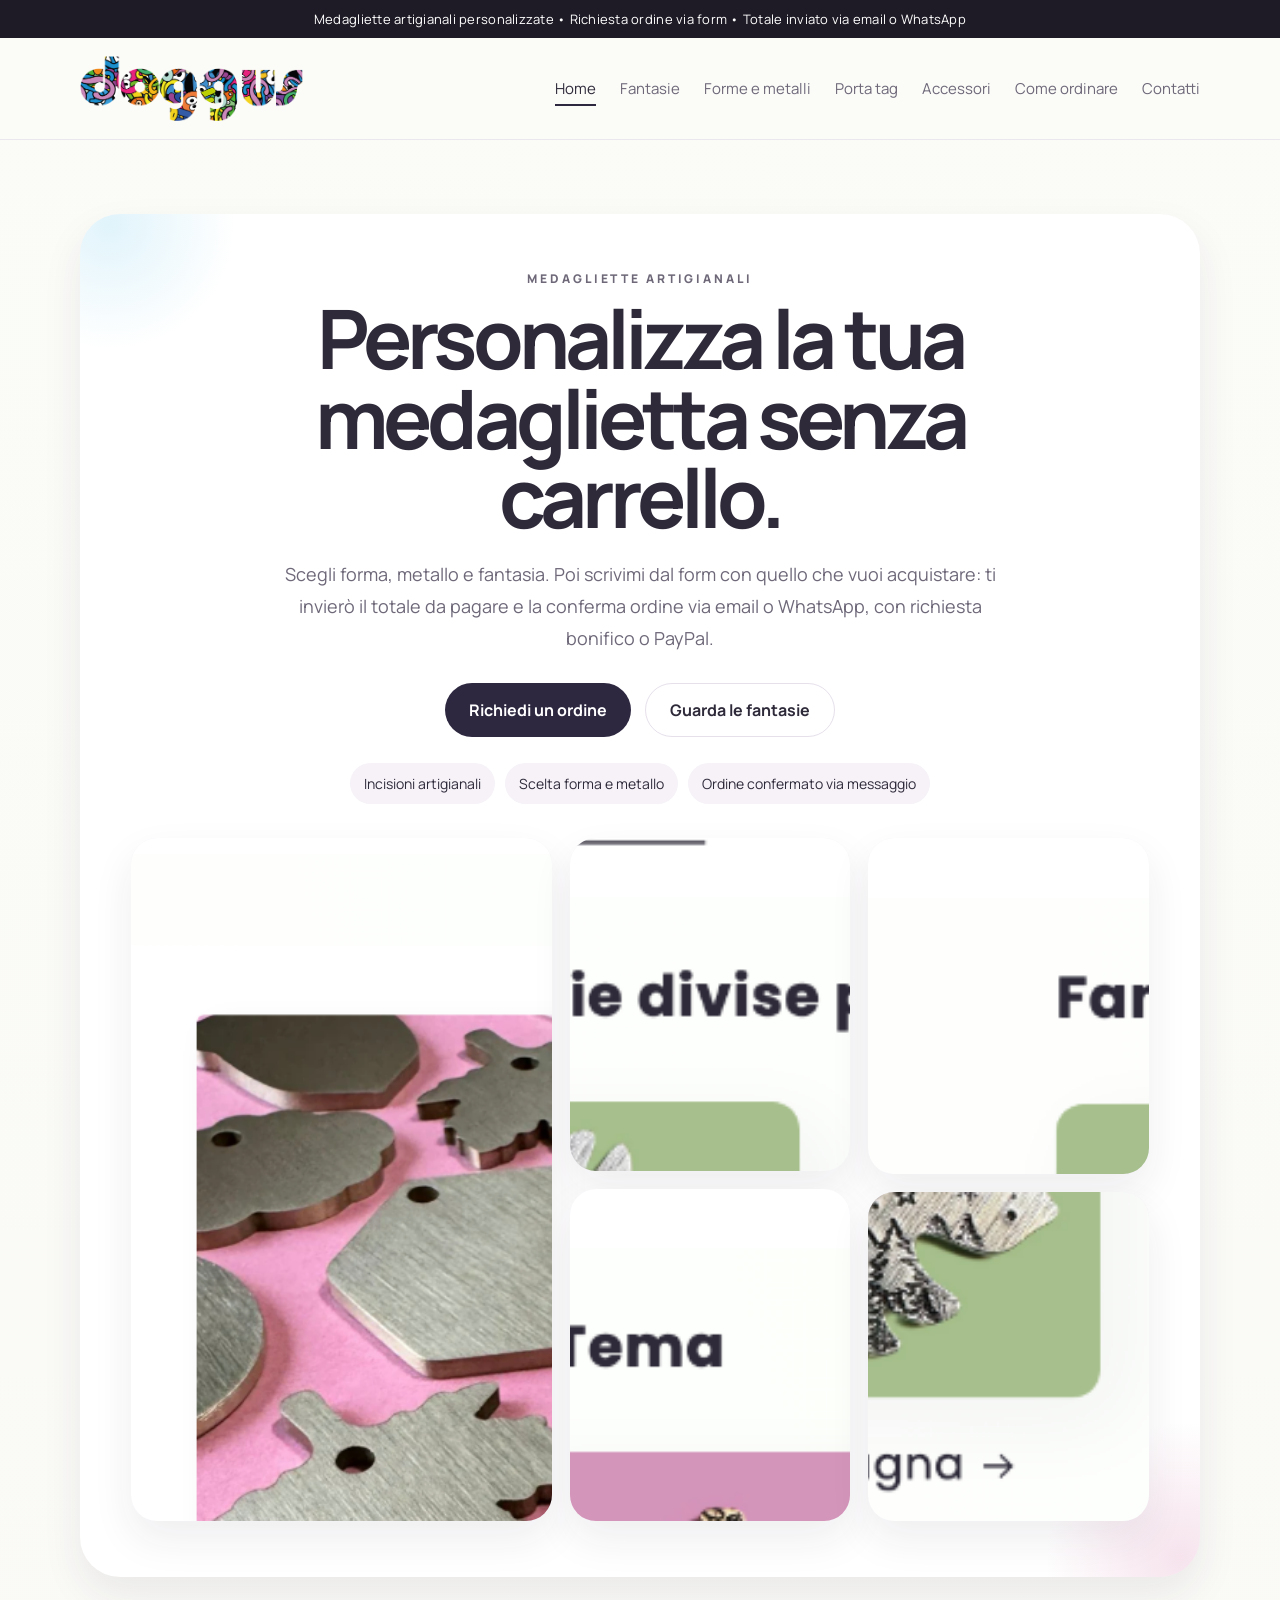
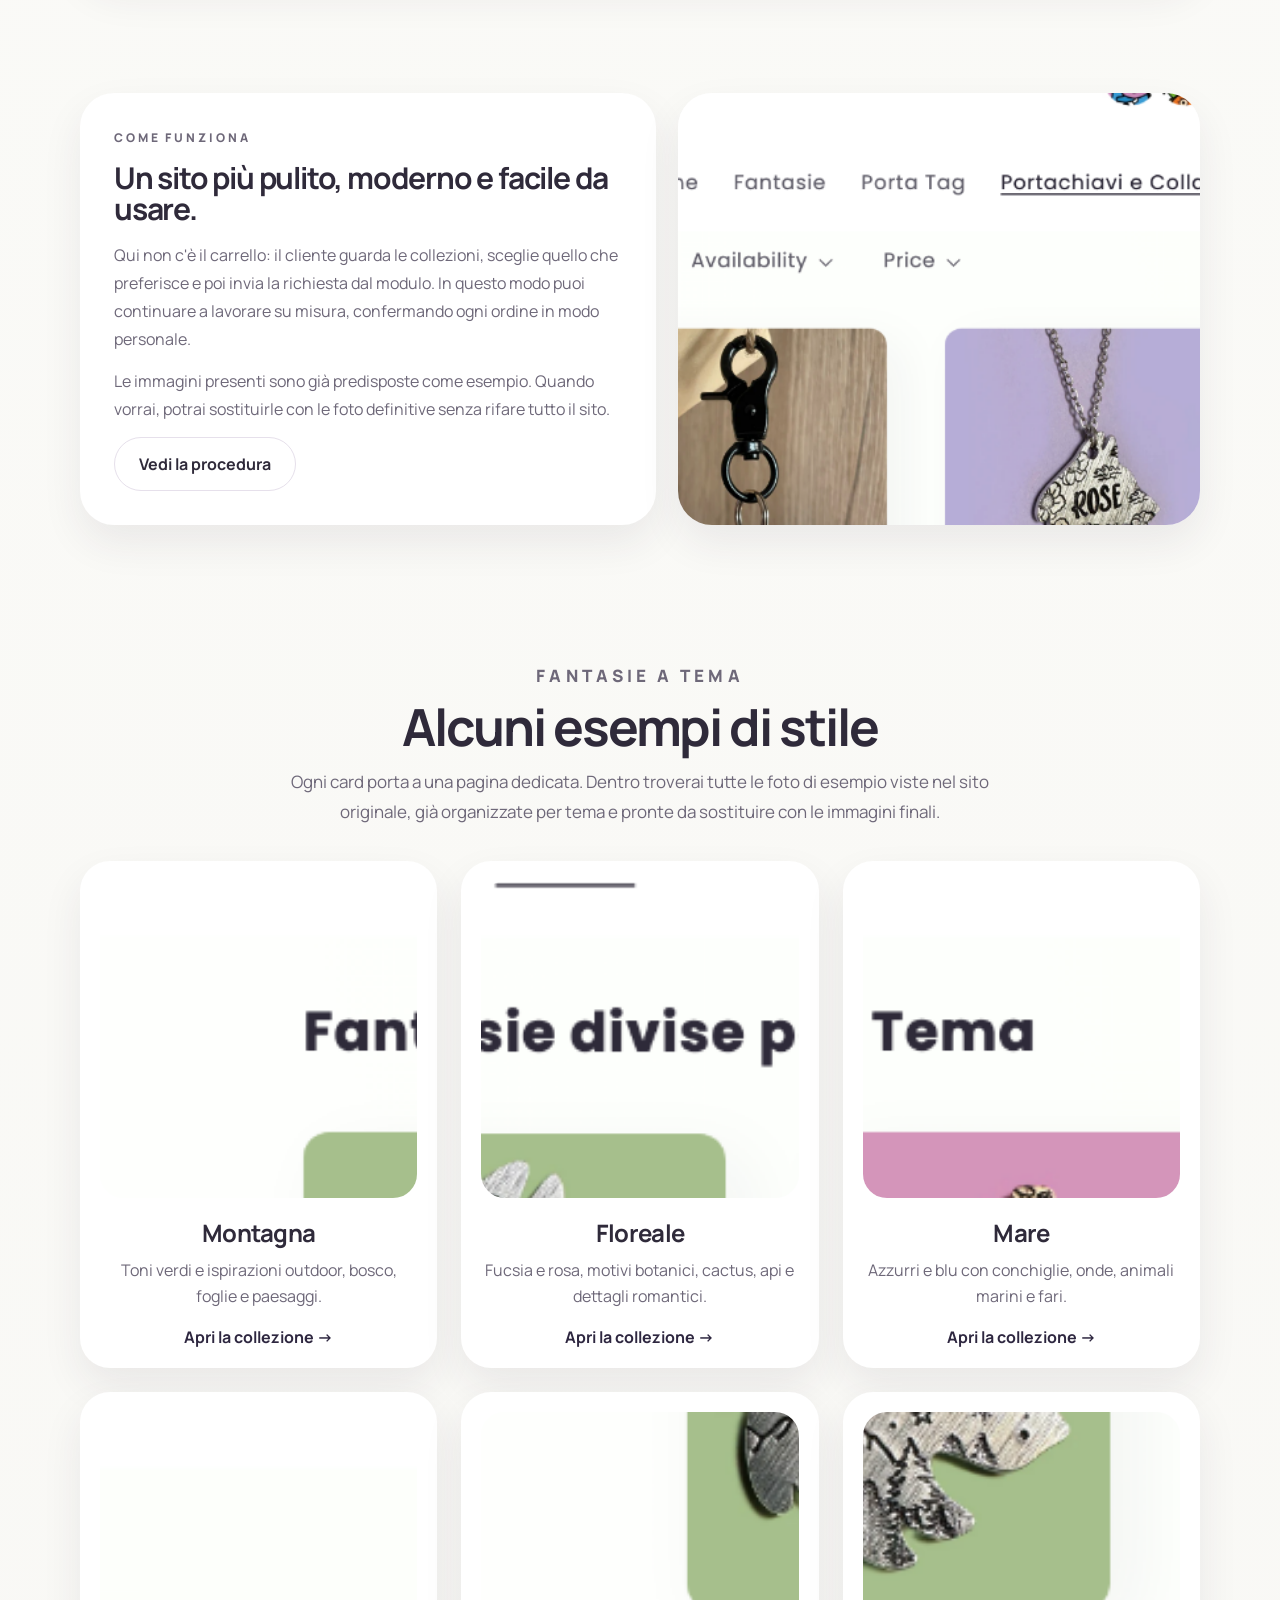
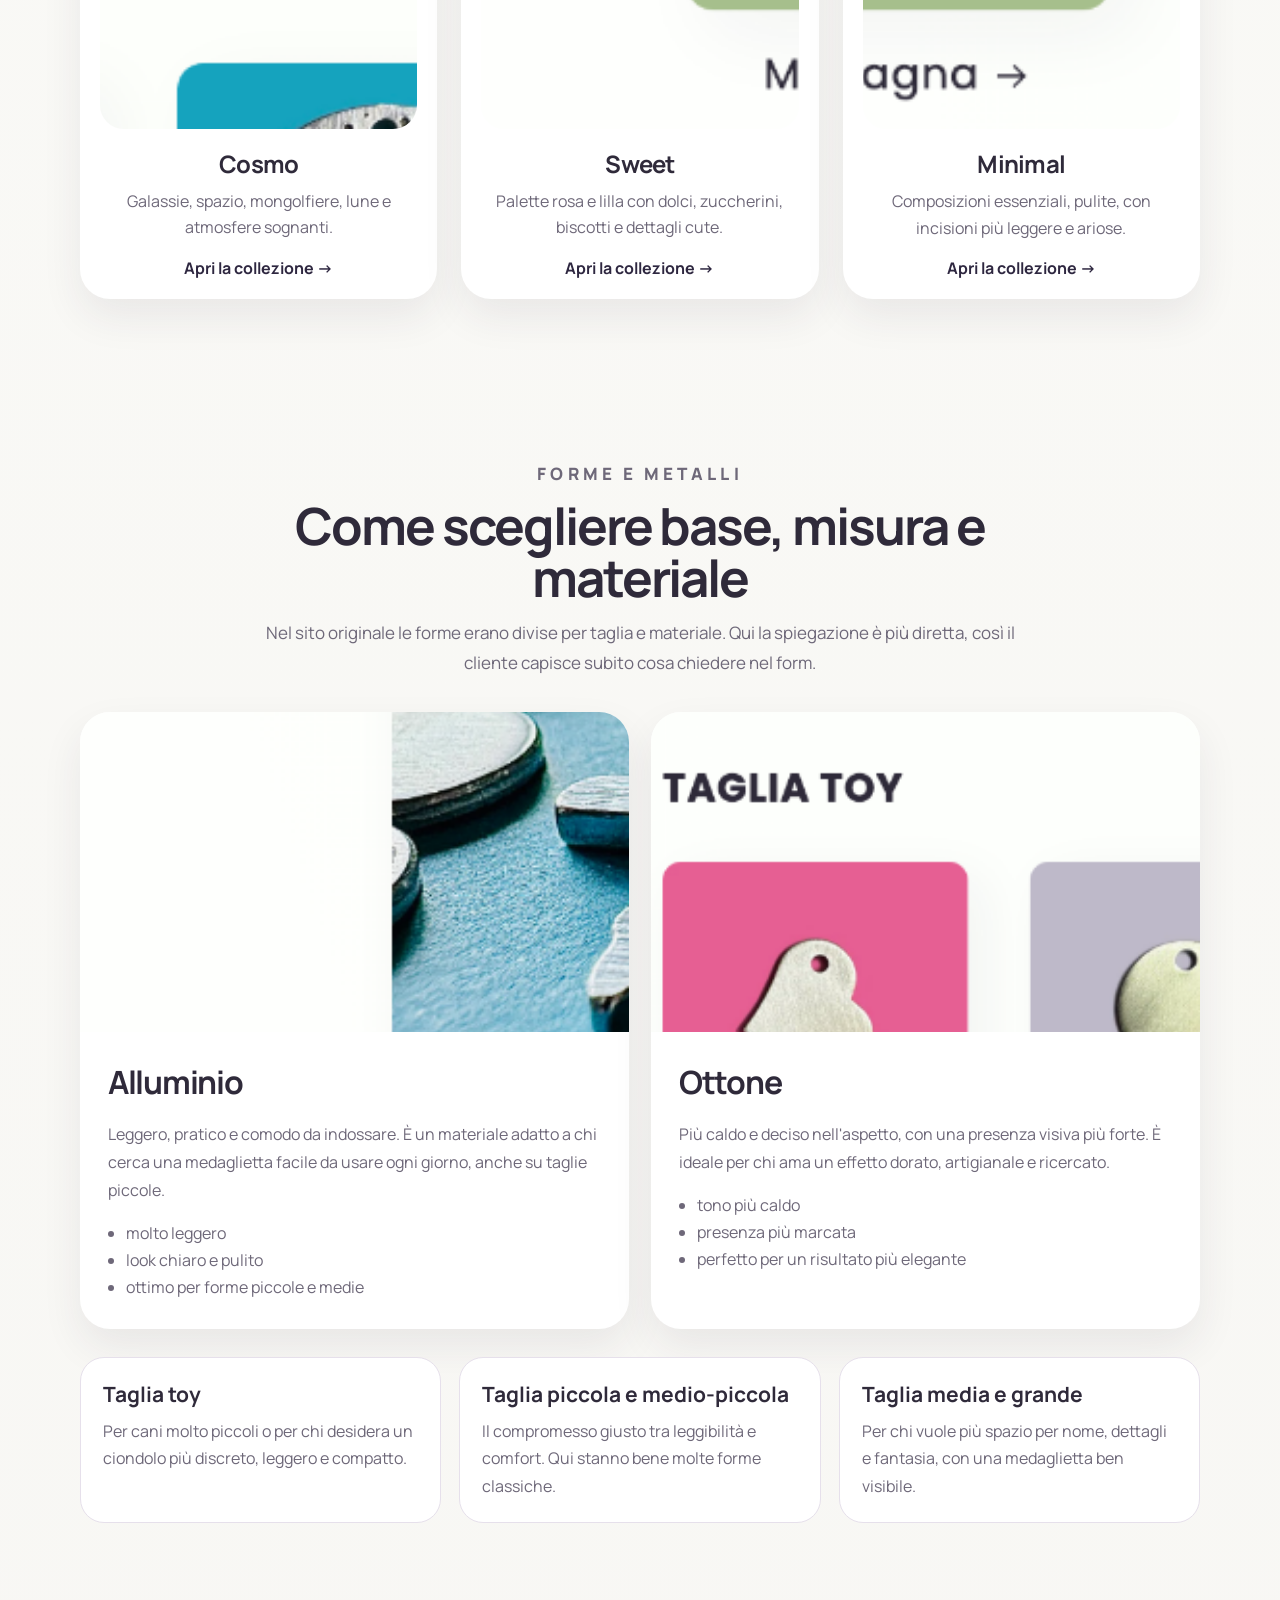
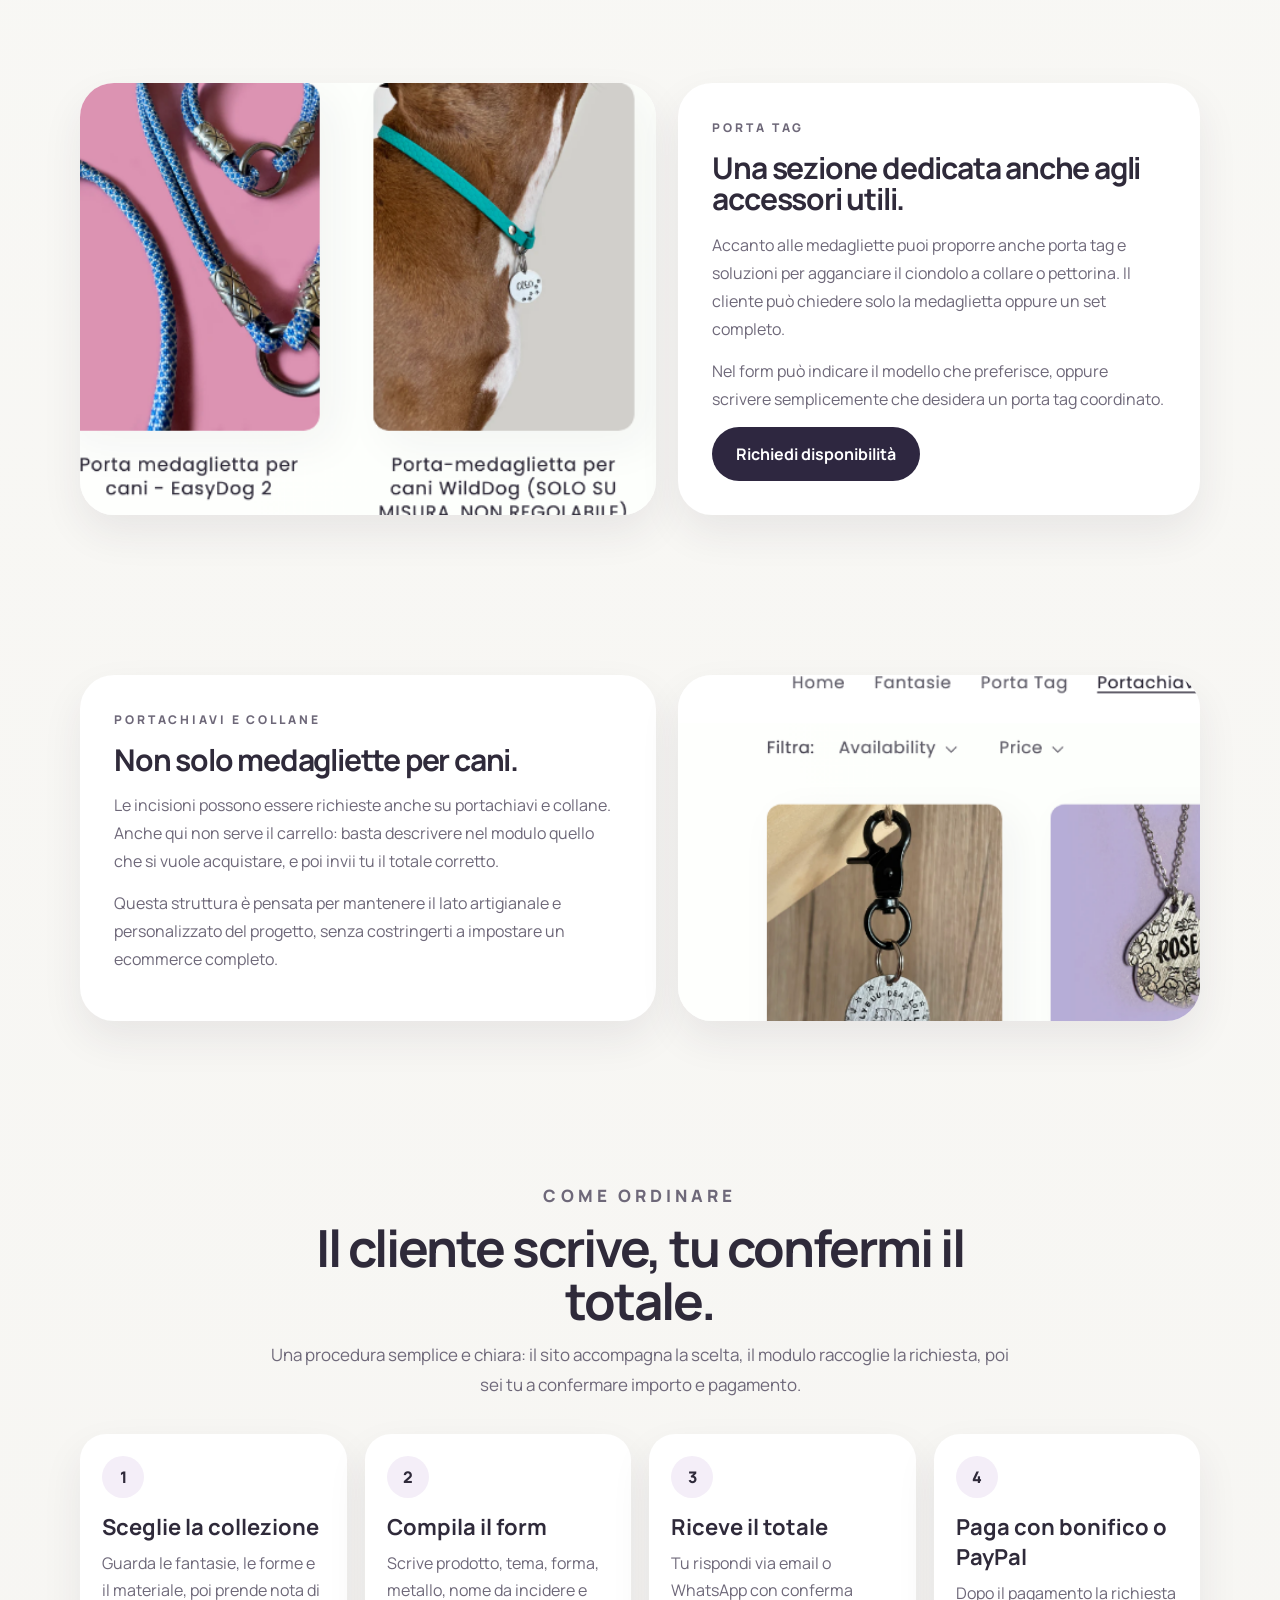
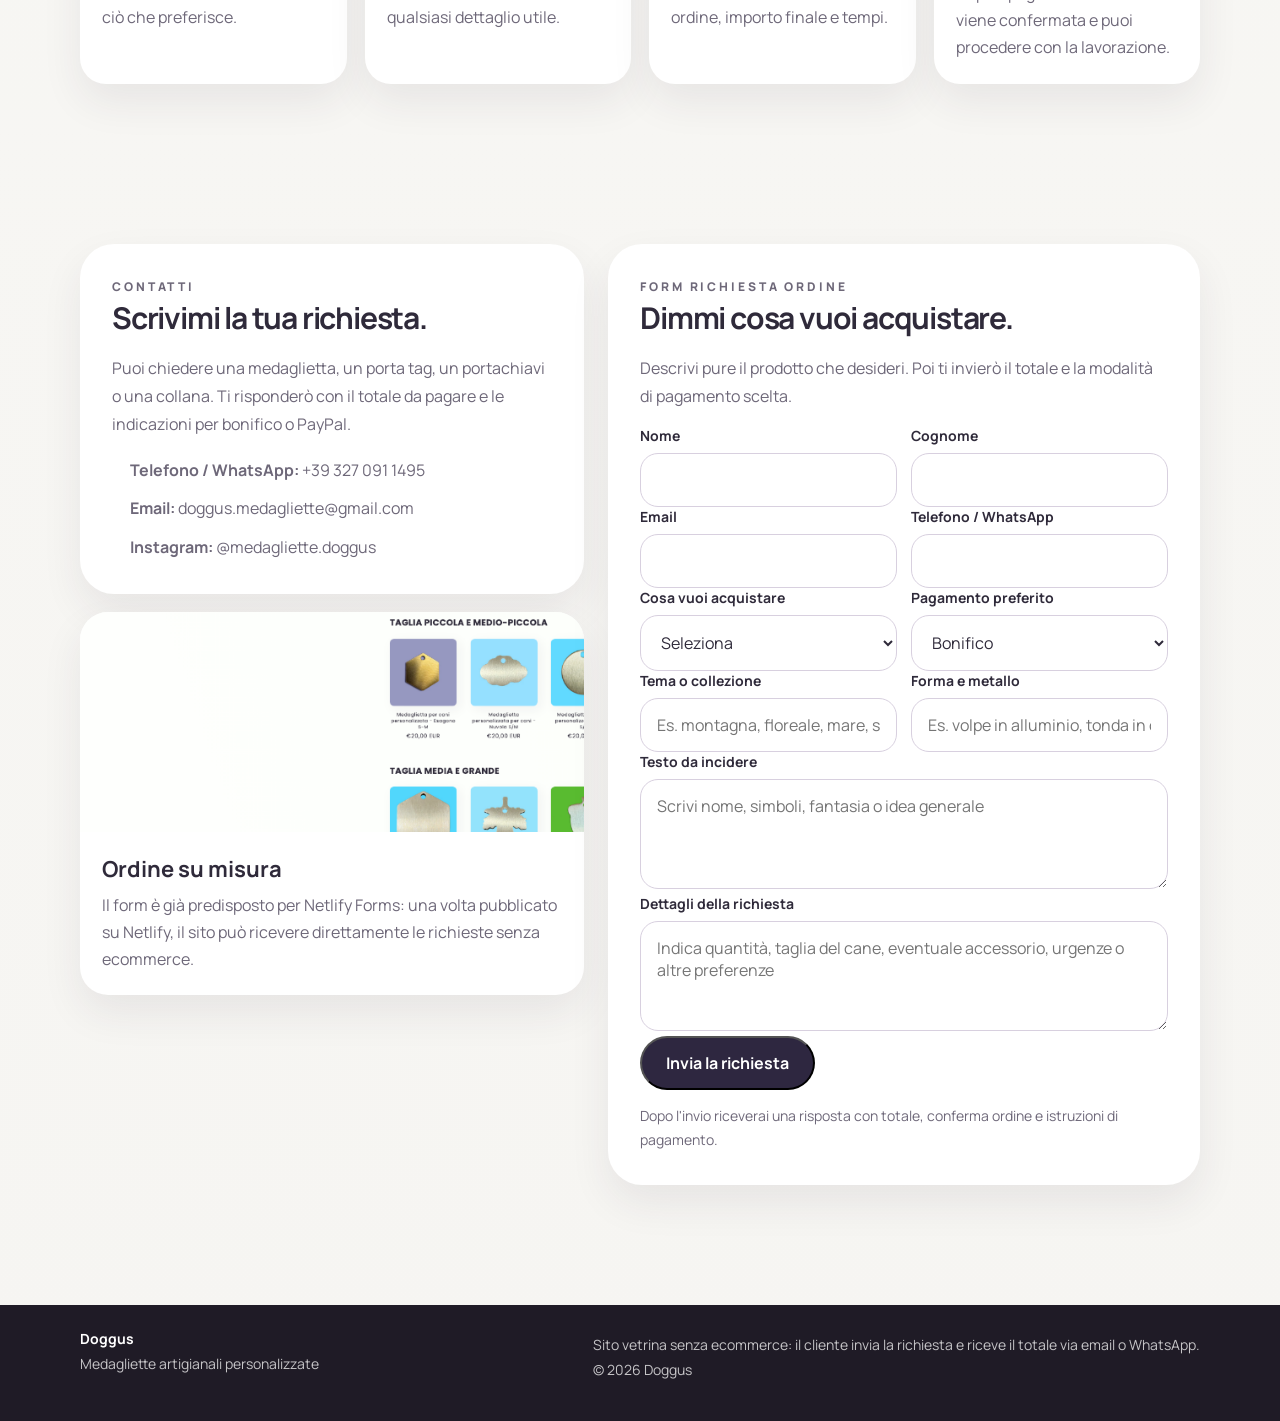
==== index.html @ fb78581c "first version doggus site" ====
<!DOCTYPE html>
<html lang="it">
<head>
  <meta charset="UTF-8" />
  <meta name="viewport" content="width=device-width, initial-scale=1.0" />
  <title>Doggus | Medagliette artigianali personalizzate</title>
  <meta name="description" content="Doggus, medagliette artigianali personalizzate: sito vetrina senza carrello con richiesta ordine via form." />
  <link rel="preconnect" href="https://fonts.googleapis.com">
  <link rel="preconnect" href="https://fonts.gstatic.com" crossorigin>
  <link href="https://fonts.googleapis.com/css2?family=Manrope:wght@400;500;600;700;800&display=swap" rel="stylesheet">
  <link rel="stylesheet" href="./style.css" />
  
</head>
<body class="">
  <div class="topbar">Medagliette artigianali personalizzate • Richiesta ordine via form • Totale inviato via email o WhatsApp</div>

  <header class="site-header">
    <div class="container nav-wrap">
      <a class="brand" href="./index.html#home"><img src="./assets/logo.png" alt="Doggus" /></a>
      <button class="nav-toggle" aria-label="Apri menu">☰</button>
      <nav class="main-nav">
        <a href="index.html" class="active">Home</a>
<a href="#fantasie" class="">Fantasie</a>
<a href="#forme" class="">Forme e metalli</a>
<a href="#porta-tag" class="">Porta tag</a>
<a href="#accessori" class="">Accessori</a>
<a href="#come-ordinare" class="">Come ordinare</a>
<a href="#contatti" class="">Contatti</a>
      </nav>
    </div>
  </header>
  
<main>
  <section class="hero" id="home">
    <div class="container">
      <div class="hero-shell">
        <div class="hero-copy">
          <p class="eyebrow">MEDAGLIETTE ARTIGIANALI</p>
          <h1>Personalizza la tua medaglietta senza carrello.</h1>
          <p class="lead">Scegli forma, metallo e fantasia. Poi scrivimi dal form con quello che vuoi acquistare: ti invierò il totale da pagare e la conferma ordine via email o WhatsApp, con richiesta bonifico o PayPal.</p>
          <div class="button-row">
            <a class="button button-primary" href="#contatti">Richiedi un ordine</a>
            <a class="button button-secondary" href="#fantasie">Guarda le fantasie</a>
          </div>
          <div class="hero-trust">
            <span class="pill">Incisioni artigianali</span>
            <span class="pill">Scelta forma e metallo</span>
            <span class="pill">Ordine confermato via messaggio</span>
          </div>
        </div>
        <div class="hero-visuals">
          <div class="visual-card tall">
            <img src="assets/hero-forme.png" alt="Forme di medagliette in metallo">
            <div class="visual-label">Forme disponibili per misure e stili diversi</div>
          </div>
          <div class="visual-stack">
            <div class="visual-card">
              <img src="assets/card-floreale.png" alt="Fantasia floreale">
              <div class="visual-label">Fantasie a tema</div>
            </div>
            <div class="visual-card">
              <img src="assets/card-mare.png" alt="Fantasia mare">
              <div class="visual-label">Esempi già pronti da cui partire</div>
            </div>
          </div>
          <div class="visual-stack">
            <div class="visual-card">
              <img src="assets/card-montagna.png" alt="Fantasia montagna">
              <div class="visual-label">Colori soft e stile semplice</div>
            </div>
            <div class="visual-card">
              <img src="assets/card-minimal.png" alt="Fantasia minimal">
              <div class="visual-label">Richiesta ordine senza carrello</div>
            </div>
          </div>
        </div>
      </div>
    </div>
  </section>

  <section class="section compact">
    <div class="container story-grid">
      <div class="info-panel">
        <p class="eyebrow">COME FUNZIONA</p>
        <h3>Un sito più pulito, moderno e facile da usare.</h3>
        <p>Qui non c'è il carrello: il cliente guarda le collezioni, sceglie quello che preferisce e poi invia la richiesta dal modulo. In questo modo puoi continuare a lavorare su misura, confermando ogni ordine in modo personale.</p>
        <p>Le immagini presenti sono già predisposte come esempio. Quando vorrai, potrai sostituirle con le foto definitive senza rifare tutto il sito.</p>
        <a class="button button-secondary" href="#come-ordinare">Vedi la procedura</a>
      </div>
      <div class="info-image">
        <img src="assets/forme-materiali.png" alt="Anteprima forme e metalli">
      </div>
    </div>
  </section>

  <section class="section" id="fantasie">
    <div class="container">
      <div class="section-head center">
        <p class="eyebrow">FANTASIE A TEMA</p>
        <h2>Alcuni esempi di stile</h2>
        <p>Ogni card porta a una pagina dedicata. Dentro troverai tutte le foto di esempio viste nel sito originale, già organizzate per tema e pronte da sostituire con le immagini finali.</p>
      </div>

      <div class="theme-grid">
        <a class="theme-card theme-green" href="themes/montagna.html">
          <div class="theme-media"><img src="assets/card-montagna.png" alt="Tema montagna"></div>
          <h3>Montagna</h3>
          <p>Toni verdi e ispirazioni outdoor, bosco, foglie e paesaggi.</p>
          <span class="theme-link">Apri la collezione →</span>
        </a>

        <a class="theme-card theme-pink" href="themes/floreale.html">
          <div class="theme-media"><img src="assets/card-floreale.png" alt="Tema floreale"></div>
          <h3>Floreale</h3>
          <p>Fucsia e rosa, motivi botanici, cactus, api e dettagli romantici.</p>
          <span class="theme-link">Apri la collezione →</span>
        </a>

        <a class="theme-card theme-blue" href="themes/mare.html">
          <div class="theme-media"><img src="assets/card-mare.png" alt="Tema mare"></div>
          <h3>Mare</h3>
          <p>Azzurri e blu con conchiglie, onde, animali marini e fari.</p>
          <span class="theme-link">Apri la collezione →</span>
        </a>

        <a class="theme-card theme-blue" href="themes/cosmo.html">
          <div class="theme-media"><img src="assets/card-cosmo.png" alt="Tema cosmo"></div>
          <h3>Cosmo</h3>
          <p>Galassie, spazio, mongolfiere, lune e atmosfere sognanti.</p>
          <span class="theme-link">Apri la collezione →</span>
        </a>

        <a class="theme-card theme-pink" href="themes/sweet.html">
          <div class="theme-media"><img src="assets/card-sweet.png" alt="Tema sweet"></div>
          <h3>Sweet</h3>
          <p>Palette rosa e lilla con dolci, zuccherini, biscotti e dettagli cute.</p>
          <span class="theme-link">Apri la collezione →</span>
        </a>

        <a class="theme-card theme-lilac" href="themes/minimal.html">
          <div class="theme-media"><img src="assets/card-minimal.png" alt="Tema minimal"></div>
          <h3>Minimal</h3>
          <p>Composizioni essenziali, pulite, con incisioni più leggere e ariose.</p>
          <span class="theme-link">Apri la collezione →</span>
        </a>
      </div>
    </div>
  </section>

  <section class="section" id="forme">
    <div class="container">
      <div class="section-head center">
        <p class="eyebrow">FORME E METALLI</p>
        <h2>Come scegliere base, misura e materiale</h2>
        <p>Nel sito originale le forme erano divise per taglia e materiale. Qui la spiegazione è più diretta, così il cliente capisce subito cosa chiedere nel form.</p>
      </div>

      <div class="materials">
        <article class="material-card">
          <img src="assets/alluminio-grid.png" alt="Forme disponibili in alluminio">
          <div class="material-copy">
            <h3>Alluminio</h3>
            <p>Leggero, pratico e comodo da indossare. È un materiale adatto a chi cerca una medaglietta facile da usare ogni giorno, anche su taglie piccole.</p>
            <ul>
              <li>molto leggero</li>
              <li>look chiaro e pulito</li>
              <li>ottimo per forme piccole e medie</li>
            </ul>
          </div>
        </article>

        <article class="material-card">
          <img src="assets/ottone-grid.png" alt="Forme disponibili in ottone">
          <div class="material-copy">
            <h3>Ottone</h3>
            <p>Più caldo e deciso nell'aspetto, con una presenza visiva più forte. È ideale per chi ama un effetto dorato, artigianale e ricercato.</p>
            <ul>
              <li>tono più caldo</li>
              <li>presenza più marcata</li>
              <li>perfetto per un risultato più elegante</li>
            </ul>
          </div>
        </article>
      </div>

      <div class="choice-grid">
        <div class="choice-card">
          <h4>Taglia toy</h4>
          <p>Per cani molto piccoli o per chi desidera un ciondolo più discreto, leggero e compatto.</p>
        </div>
        <div class="choice-card">
          <h4>Taglia piccola e medio-piccola</h4>
          <p>Il compromesso giusto tra leggibilità e comfort. Qui stanno bene molte forme classiche.</p>
        </div>
        <div class="choice-card">
          <h4>Taglia media e grande</h4>
          <p>Per chi vuole più spazio per nome, dettagli e fantasia, con una medaglietta ben visibile.</p>
        </div>
      </div>
    </div>
  </section>

  <section class="section" id="porta-tag">
    <div class="container story-grid">
      <div class="info-image">
        <img src="assets/porta-tag-wide.png" alt="Porta tag artigianali">
      </div>
      <div class="info-panel">
        <p class="eyebrow">PORTA TAG</p>
        <h3>Una sezione dedicata anche agli accessori utili.</h3>
        <p>Accanto alle medagliette puoi proporre anche porta tag e soluzioni per agganciare il ciondolo a collare o pettorina. Il cliente può chiedere solo la medaglietta oppure un set completo.</p>
        <p>Nel form può indicare il modello che preferisce, oppure scrivere semplicemente che desidera un porta tag coordinato.</p>
        <a class="button button-primary" href="#contatti">Richiedi disponibilità</a>
      </div>
    </div>
  </section>

  <section class="section" id="accessori">
    <div class="container story-grid">
      <div class="info-panel">
        <p class="eyebrow">PORTACHIAVI E COLLANE</p>
        <h3>Non solo medagliette per cani.</h3>
        <p>Le incisioni possono essere richieste anche su portachiavi e collane. Anche qui non serve il carrello: basta descrivere nel modulo quello che si vuole acquistare, e poi invii tu il totale corretto.</p>
        <p>Questa struttura è pensata per mantenere il lato artigianale e personalizzato del progetto, senza costringerti a impostare un ecommerce completo.</p>
      </div>
      <div class="info-image">
        <img src="assets/accessori-grid.png" alt="Accessori e portachiavi">
      </div>
    </div>
  </section>

  <section class="section" id="come-ordinare">
    <div class="container">
      <div class="section-head center">
        <p class="eyebrow">COME ORDINARE</p>
        <h2>Il cliente scrive, tu confermi il totale.</h2>
        <p>Una procedura semplice e chiara: il sito accompagna la scelta, il modulo raccoglie la richiesta, poi sei tu a confermare importo e pagamento.</p>
      </div>

      <div class="steps">
        <div class="step"><div class="num">1</div><h3>Sceglie la collezione</h3><p>Guarda le fantasie, le forme e il materiale, poi prende nota di ciò che preferisce.</p></div>
        <div class="step"><div class="num">2</div><h3>Compila il form</h3><p>Scrive prodotto, tema, forma, metallo, nome da incidere e qualsiasi dettaglio utile.</p></div>
        <div class="step"><div class="num">3</div><h3>Riceve il totale</h3><p>Tu rispondi via email o WhatsApp con conferma ordine, importo finale e tempi.</p></div>
        <div class="step"><div class="num">4</div><h3>Paga con bonifico o PayPal</h3><p>Dopo il pagamento la richiesta viene confermata e puoi procedere con la lavorazione.</p></div>
      </div>
    </div>
  </section>

  <section class="section" id="contatti">
    <div class="container order-grid">
      <div class="contact-side">
        <div class="order-box">
          <p class="eyebrow">CONTATTI</p>
          <h3>Scrivimi la tua richiesta.</h3>
          <p>Puoi chiedere una medaglietta, un porta tag, un portachiavi o una collana. Ti risponderò con il totale da pagare e le indicazioni per bonifico o PayPal.</p>
          <ul class="contact-list">
            <li><strong>Telefono / WhatsApp:</strong> <span>+39 327 091 1495</span></li>
            <li><strong>Email:</strong> <span>doggus.medagliette@gmail.com</span></li>
            <li><strong>Instagram:</strong> <span>@medagliette.doggus</span></li>
          </ul>
        </div>
        <div class="mini-card">
          <img src="assets/contatti-preview.png" alt="Anteprima contatti">
          <div class="pad">
            <h4>Ordine su misura</h4>
            <p>Il form è già predisposto per Netlify Forms: una volta pubblicato su Netlify, il sito può ricevere direttamente le richieste senza ecommerce.</p>
          </div>
        </div>
      </div>

      <form class="contact-box" name="richiesta-ordine" method="POST" data-netlify="true" netlify-honeypot="bot-field" action="thank-you.html">
        <input type="hidden" name="form-name" value="richiesta-ordine" />
        <p class="hidden">
          <label>Non compilare questo campo: <input name="bot-field" /></label>
        </p>

        <p class="eyebrow">FORM RICHIESTA ORDINE</p>
        <h3>Dimmi cosa vuoi acquistare.</h3>
        <p>Descrivi pure il prodotto che desideri. Poi ti invierò il totale e la modalità di pagamento scelta.</p>

        <div class="form-grid two">
          <label><span>Nome</span><input type="text" name="nome" required></label>
          <label><span>Cognome</span><input type="text" name="cognome" required></label>
        </div>
        <div class="form-grid two">
          <label><span>Email</span><input type="email" name="email" required></label>
          <label><span>Telefono / WhatsApp</span><input type="text" name="telefono" required></label>
        </div>
        <div class="form-grid two">
          <label>
            <span>Cosa vuoi acquistare</span>
            <select name="prodotto" required>
              <option value="">Seleziona</option>
              <option>Medaglietta</option>
              <option>Porta tag</option>
              <option>Portachiavi</option>
              <option>Collana</option>
              <option>Più prodotti</option>
            </select>
          </label>
          <label>
            <span>Pagamento preferito</span>
            <select name="pagamento">
              <option>Bonifico</option>
              <option>PayPal</option>
              <option>Da definire</option>
            </select>
          </label>
        </div>
        <div class="form-grid two">
          <label><span>Tema o collezione</span><input type="text" name="tema" placeholder="Es. montagna, floreale, mare, sweet"></label>
          <label><span>Forma e metallo</span><input type="text" name="forma_metallo" placeholder="Es. volpe in alluminio, tonda in ottone"></label>
        </div>
        <label><span>Testo da incidere</span><textarea name="incisione" placeholder="Scrivi nome, simboli, fantasia o idea generale"></textarea></label>
        <label><span>Dettagli della richiesta</span><textarea name="messaggio" placeholder="Indica quantità, taglia del cane, eventuale accessorio, urgenze o altre preferenze"></textarea></label>
        <button class="button button-primary" type="submit">Invia la richiesta</button>
        <p class="form-note">Dopo l'invio riceverai una risposta con totale, conferma ordine e istruzioni di pagamento.</p>
      </form>
    </div>
  </section>
</main>

  <footer class="site-footer">
    <div class="container footer-wrap">
      <div>
        <strong>Doggus</strong>
        <p>Medagliette artigianali personalizzate</p>
      </div>
      <div>
        <p>Sito vetrina senza ecommerce: il cliente invia la richiesta e riceve il totale via email o WhatsApp.</p>
        <p>© <span data-year></span> Doggus</p>
      </div>
    </div>
  </footer>
  <script src="./script.js"></script>
</body>
</html>
---- style.css ----
:root{
  --bg:#f7f7f4;
  --surface:#ffffff;
  --text:#2f2a3a;
  --muted:#6e6879;
  --line:#e6e0eb;
  --dark:#1f1b26;
  --accent:#2e2740;
  --green:#b8c98e;
  --green-strong:#88a361;
  --pink:#df9bbe;
  --pink-strong:#ec6ba8;
  --blue:#7fd0ee;
  --blue-strong:#12a9d1;
  --lilac:#c8b8e7;
  --sand:#f0eadc;
  --shadow:0 18px 40px rgba(47,42,58,.08);
  --radius:28px;
  --radius-sm:20px;
  --container:min(1120px, calc(100% - 32px));
}
*{box-sizing:border-box}
html{scroll-behavior:smooth}
body{
  margin:0;
  font-family:"Manrope", system-ui, sans-serif;
  color:var(--text);
  background:linear-gradient(180deg,#fbfbf8 0%, #f6f5f2 100%);
}
img{max-width:100%; display:block}
a{color:inherit; text-decoration:none}
button,input,select,textarea{font:inherit}
.topbar{
  background:var(--dark);
  color:#fff;
  text-align:center;
  padding:10px 16px;
  font-size:13px;
  letter-spacing:.02em;
}
.container{width:var(--container); margin:0 auto}
.site-header{
  position:sticky; top:0; z-index:20;
  background:rgba(251,251,248,.94);
  backdrop-filter: blur(12px);
  border-bottom:1px solid rgba(230,224,235,.75);
}
.nav-wrap{
  display:flex; align-items:center; justify-content:space-between;
  gap:20px; padding:18px 0;
}
.brand{display:flex; align-items:center}
.brand img{height:65px; width:auto}
.main-nav{display:flex; align-items:center; gap:24px; font-size:15px}
.main-nav a{position:relative; color:var(--muted)}
.main-nav a:hover, .main-nav a.active{color:var(--text)}
.main-nav a::after{
  content:""; position:absolute; left:0; bottom:-7px; width:100%; height:2px;
  background:var(--accent); transform:scaleX(0); transform-origin:center; transition:.24s ease;
}
.main-nav a:hover::after, .main-nav a.active::after{transform:scaleX(1)}
.nav-toggle{
  display:none; border:0; background:var(--surface); box-shadow:var(--shadow);
  border-radius:999px; width:44px; height:44px; cursor:pointer; color:var(--accent);
}

.section{padding:80px 0}
.section.compact{padding:56px 0}
.center{text-align:center}
.section-head{
  max-width:760px; margin:0 auto 34px;
}
.section-head h2{
  font-size:clamp(34px, 4vw, 52px); line-height:1.03; margin:10px 0 14px;
  letter-spacing:-.04em;
}
.section-head p{color:var(--muted); font-size:17px; line-height:1.75; margin:0}
.eyebrow{
  margin:0; font-size:12px; letter-spacing:.24em; text-transform:uppercase; color:var(--muted); font-weight:800;
}

.hero{
  padding:74px 0 60px;
}
.hero-shell{
  position:relative; overflow:hidden; background:var(--surface);
  border-radius:40px; box-shadow:var(--shadow); padding:56px clamp(22px,4vw,52px);
}
.hero-shell::before{
  content:""; position:absolute; inset:auto -120px -120px auto; width:280px; height:280px;
  background:radial-gradient(circle at center, rgba(223,155,190,.28), transparent 68%);
}
.hero-shell::after{
  content:""; position:absolute; inset:-120px auto auto -100px; width:260px; height:260px;
  background:radial-gradient(circle at center, rgba(127,208,238,.24), transparent 68%);
}
.hero-copy{
  max-width:760px; margin:0 auto; text-align:center; position:relative; z-index:1;
}
.hero-copy h1{
  font-size:clamp(42px, 7vw, 82px); line-height:.97; letter-spacing:-.06em; margin:12px 0 20px;
}
.hero-copy .lead{
  max-width:740px; margin:0 auto; color:var(--muted); font-size:18px; line-height:1.8;
}
.button-row{
  display:flex; flex-wrap:wrap; justify-content:center; gap:14px; margin-top:28px;
}
.button{
  display:inline-flex; align-items:center; justify-content:center; gap:10px;
  min-height:54px; padding:0 24px; border-radius:999px; font-weight:700; transition:.22s ease;
}
.button-primary{background:var(--accent); color:#fff}
.button-primary:hover{transform:translateY(-1px); box-shadow:0 14px 28px rgba(46,39,64,.25)}
.button-secondary{background:#fff; color:var(--text); border:1px solid var(--line)}
.button-secondary:hover{border-color:#c8bed8; transform:translateY(-1px)}
.hero-trust{
  display:flex; flex-wrap:wrap; justify-content:center; gap:10px; margin-top:26px;
}
.pill{
  padding:11px 14px; border-radius:999px; background:#f6f2f8; color:var(--text); font-size:14px;
}
.hero-visuals{
  margin-top:34px; display:grid; grid-template-columns:1.2fr .8fr .8fr; gap:18px; position:relative; z-index:1;
}
.visual-card{
  border-radius:26px; overflow:hidden; box-shadow:var(--shadow); background:#f3eff8;
}
.visual-card img{width:100%; height:100%; object-fit:cover}
.visual-card.tall{min-height:380px}
.visual-stack{display:grid; gap:18px}
.visual-label{
  padding:14px 18px; background:#fff; font-weight:700; border-top:1px solid rgba(0,0,0,.04)
}

.story-grid{
  display:grid; grid-template-columns:1.05fr .95fr; gap:22px; align-items:stretch;
}
.info-panel{
  background:var(--surface); border-radius:34px; box-shadow:var(--shadow); padding:34px;
}
.info-panel h3{font-size:30px; line-height:1.05; margin:8px 0 16px; letter-spacing:-.04em}
.info-panel p{color:var(--muted); line-height:1.75; margin:0 0 14px}
.info-image{
  background:var(--surface); border-radius:34px; box-shadow:var(--shadow); overflow:hidden;
}
.info-image img{width:100%; height:100%; object-fit:cover; min-height:100%}

.theme-grid{
  display:grid; grid-template-columns:repeat(3,1fr); gap:24px;
}
.theme-card{
  background:var(--surface); border-radius:30px; padding:20px; box-shadow:var(--shadow); text-align:center; transition:.24s ease;
}
.theme-card:hover{transform:translateY(-4px)}
.theme-media{
  aspect-ratio:1/1; border-radius:24px; display:grid; place-items:center; overflow:hidden;
}
.theme-media img{width:100%; height:100%; object-fit:cover}
.theme-card h3{margin:18px 0 8px; font-size:24px; letter-spacing:-.03em}
.theme-card p{margin:0; color:var(--muted); line-height:1.65; min-height:52px}
.theme-card .theme-link{display:inline-flex; margin-top:16px; font-weight:700; color:var(--accent)}
.theme-green .theme-media{background:var(--green)}
.theme-pink .theme-media{background:var(--pink)}
.theme-blue .theme-media{background:var(--blue)}
.theme-lilac .theme-media{background:var(--lilac)}

.materials{
  display:grid; grid-template-columns:repeat(2,1fr); gap:22px; margin-top:30px;
}
.material-card{
  background:var(--surface); border-radius:30px; overflow:hidden; box-shadow:var(--shadow);
}
.material-card img{width:100%; height:320px; object-fit:cover}
.material-copy{padding:28px}
.material-copy h3{margin:0 0 10px; font-size:32px; letter-spacing:-.04em}
.material-copy p{color:var(--muted); line-height:1.75}
.material-copy ul{margin:16px 0 0; padding-left:18px; color:var(--muted); line-height:1.7}

.choice-grid{
  display:grid; grid-template-columns:repeat(3,1fr); gap:18px; margin-top:28px
}
.choice-card{
  background:#fff; border:1px solid var(--line); border-radius:24px; padding:22px;
}
.choice-card h4{margin:0 0 10px; font-size:21px}
.choice-card p{margin:0; color:var(--muted); line-height:1.7}

.steps{
  display:grid; grid-template-columns:repeat(4,1fr); gap:18px; margin-top:28px
}
.step{
  background:var(--surface); border-radius:26px; padding:22px; box-shadow:var(--shadow);
}
.step .num{
  width:42px; height:42px; border-radius:50%; background:#f4eef8; display:grid; place-items:center; font-weight:800; margin-bottom:14px
}
.step h3{margin:0 0 8px; font-size:22px}
.step p{margin:0; color:var(--muted); line-height:1.7}

.order-grid{
  display:grid; grid-template-columns:.92fr 1.08fr; gap:24px; align-items:start;
}
.order-box, .contact-box{
  background:var(--surface); border-radius:34px; box-shadow:var(--shadow); padding:32px;
}
.order-box h3, .contact-box h3{margin:0 0 14px; font-size:30px; letter-spacing:-.04em}
.order-box p, .contact-box p{color:var(--muted); line-height:1.75}
.order-box ul{margin:18px 0 0; padding-left:18px; color:var(--muted); line-height:1.8}
.form-grid{display:grid; gap:14px}
.two{grid-template-columns:repeat(2,1fr)}
label span{display:block; font-size:14px; font-weight:700; margin-bottom:8px}
input, select, textarea{
  width:100%; border:1px solid #d8d0df; border-radius:18px; background:#fff; padding:15px 16px; color:var(--text);
}
textarea{resize:vertical; min-height:110px}
.form-note{font-size:14px; color:var(--muted); margin:14px 0 0}
.hidden{display:none}

.contact-list{
  display:grid; gap:10px; padding:0; list-style:none; color:var(--text); margin:18px 0 0
}
.contact-list span{color:var(--muted)}
.contact-side{
  display:grid; gap:18px;
}
.mini-card{
  background:var(--surface); border-radius:28px; box-shadow:var(--shadow); overflow:hidden;
}
.mini-card img{width:100%; height:220px; object-fit:cover}
.mini-card .pad{padding:22px}
.mini-card h4{margin:0 0 8px; font-size:22px}
.mini-card p{margin:0; color:var(--muted); line-height:1.7}

.site-footer{
  padding:24px 0 36px; background:var(--dark); color:#fff; margin-top:40px
}
.footer-wrap{
  display:flex; justify-content:space-between; gap:20px; align-items:flex-start; font-size:14px;
}
.footer-wrap p{margin:6px 0; color:rgba(255,255,255,.74)}

.page-hero{
  padding:58px 0 30px;
}
.page-intro{
  max-width:760px; margin:0 auto; text-align:center;
}
.page-intro h1{
  font-size:clamp(38px,6vw,68px); line-height:.98; letter-spacing:-.05em; margin:10px 0 14px
}
.page-intro p{color:var(--muted); line-height:1.8; font-size:18px}
.theme-board{
  margin-top:28px; background:#fff; border-radius:34px; overflow:hidden; box-shadow:var(--shadow)
}
.theme-board img{width:100%; height:auto}
.examples-grid{
  margin-top:28px; display:grid; grid-template-columns:repeat(4,1fr); gap:18px;
}
.example-card{
  background:#fff; border-radius:26px; overflow:hidden; box-shadow:var(--shadow)
}
.example-card img{width:100%; aspect-ratio:0.58; object-fit:cover}
.example-card .meta{padding:14px 14px 16px}
.example-card h3{font-size:17px; margin:0 0 6px}
.example-card p{margin:0; color:var(--muted); font-size:14px; line-height:1.6}
.example-card .tag{display:inline-block; margin-top:10px; font-size:12px; font-weight:800; text-transform:uppercase; letter-spacing:.14em; color:var(--accent)}

.back-link{
  display:inline-flex; align-items:center; gap:10px; color:var(--muted); font-weight:700; margin-bottom:18px
}

.theme-green{--theme:var(--green)}
.theme-pink{--theme:var(--pink)}
.theme-blue{--theme:var(--blue)}
.theme-lilac{--theme:var(--lilac)}

.theme-page .page-intro .eyebrow{color:var(--text)}
.theme-page .page-intro h1{margin-bottom:12px}
.theme-page .page-intro .theme-chip{
  display:inline-flex; align-items:center; gap:10px; background:color-mix(in srgb, var(--theme) 34%, white); padding:10px 16px; border-radius:999px; font-weight:700; margin-bottom:18px
}

@media (max-width: 1100px){
  .hero-visuals{grid-template-columns:1fr 1fr}
  .visual-card.tall{grid-column:1/-1; min-height:300px}
  .theme-grid{grid-template-columns:repeat(2,1fr)}
  .steps{grid-template-columns:repeat(2,1fr)}
  .examples-grid{grid-template-columns:repeat(3,1fr)}
}
@media (max-width: 860px){
  .nav-toggle{display:grid; place-items:center}
  .main-nav{
    position:absolute; left:16px; right:16px; top:100%; background:rgba(255,255,255,.98); border:1px solid var(--line);
    border-radius:24px; box-shadow:var(--shadow); padding:18px; display:none; flex-direction:column; align-items:flex-start; gap:16px;
  }
  .main-nav.open{display:flex}
  .story-grid, .materials, .order-grid{grid-template-columns:1fr}
  .choice-grid, .theme-grid, .examples-grid, .steps{grid-template-columns:1fr}
  .hero-visuals{grid-template-columns:1fr}
  .visual-stack{grid-template-columns:1fr 1fr}
  .visual-card.tall{grid-column:auto}
  .two{grid-template-columns:1fr}
  .footer-wrap{flex-direction:column}
  .brand img{height:65px}
}
@media (max-width: 560px){
  .section{padding:64px 0}
  .hero-shell{border-radius:28px; padding:34px 18px}
  .visual-stack{grid-template-columns:1fr}
  .material-card img{height:240px}
  .page-hero{padding-top:40px}
}
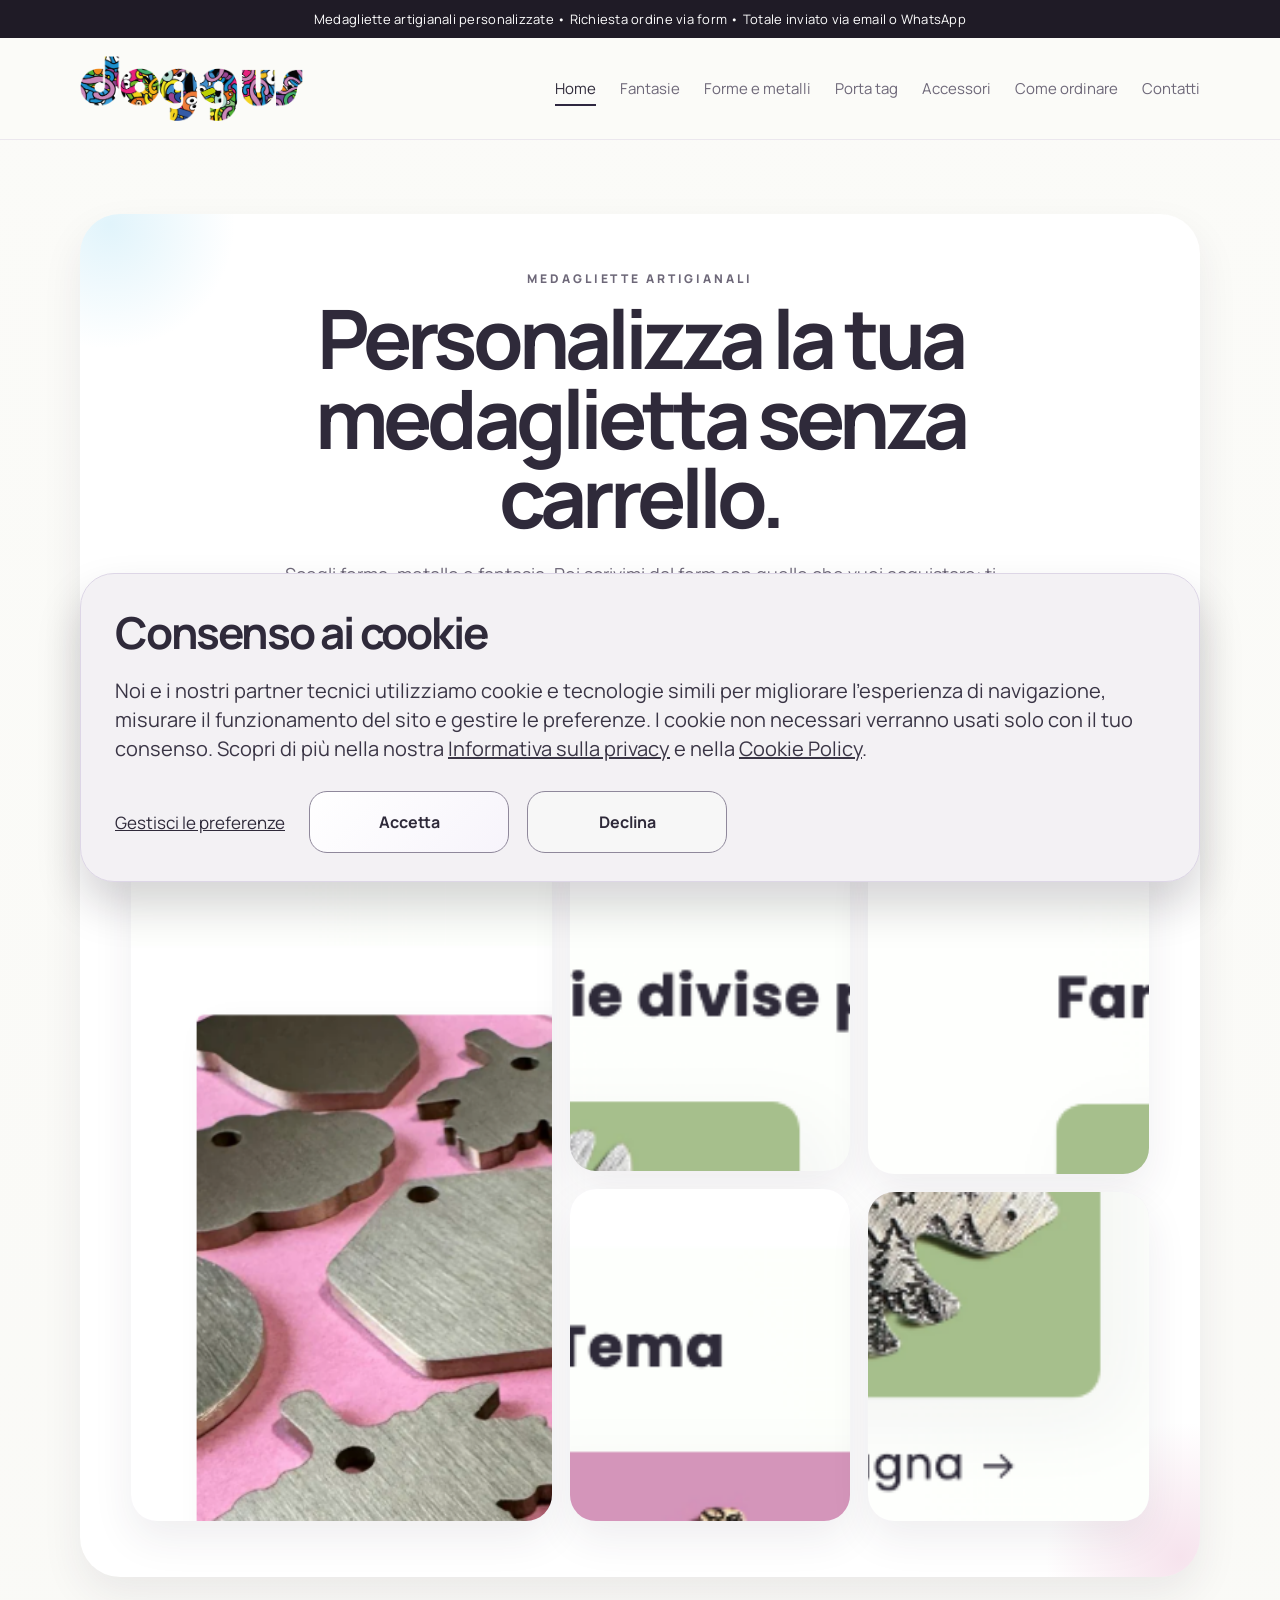
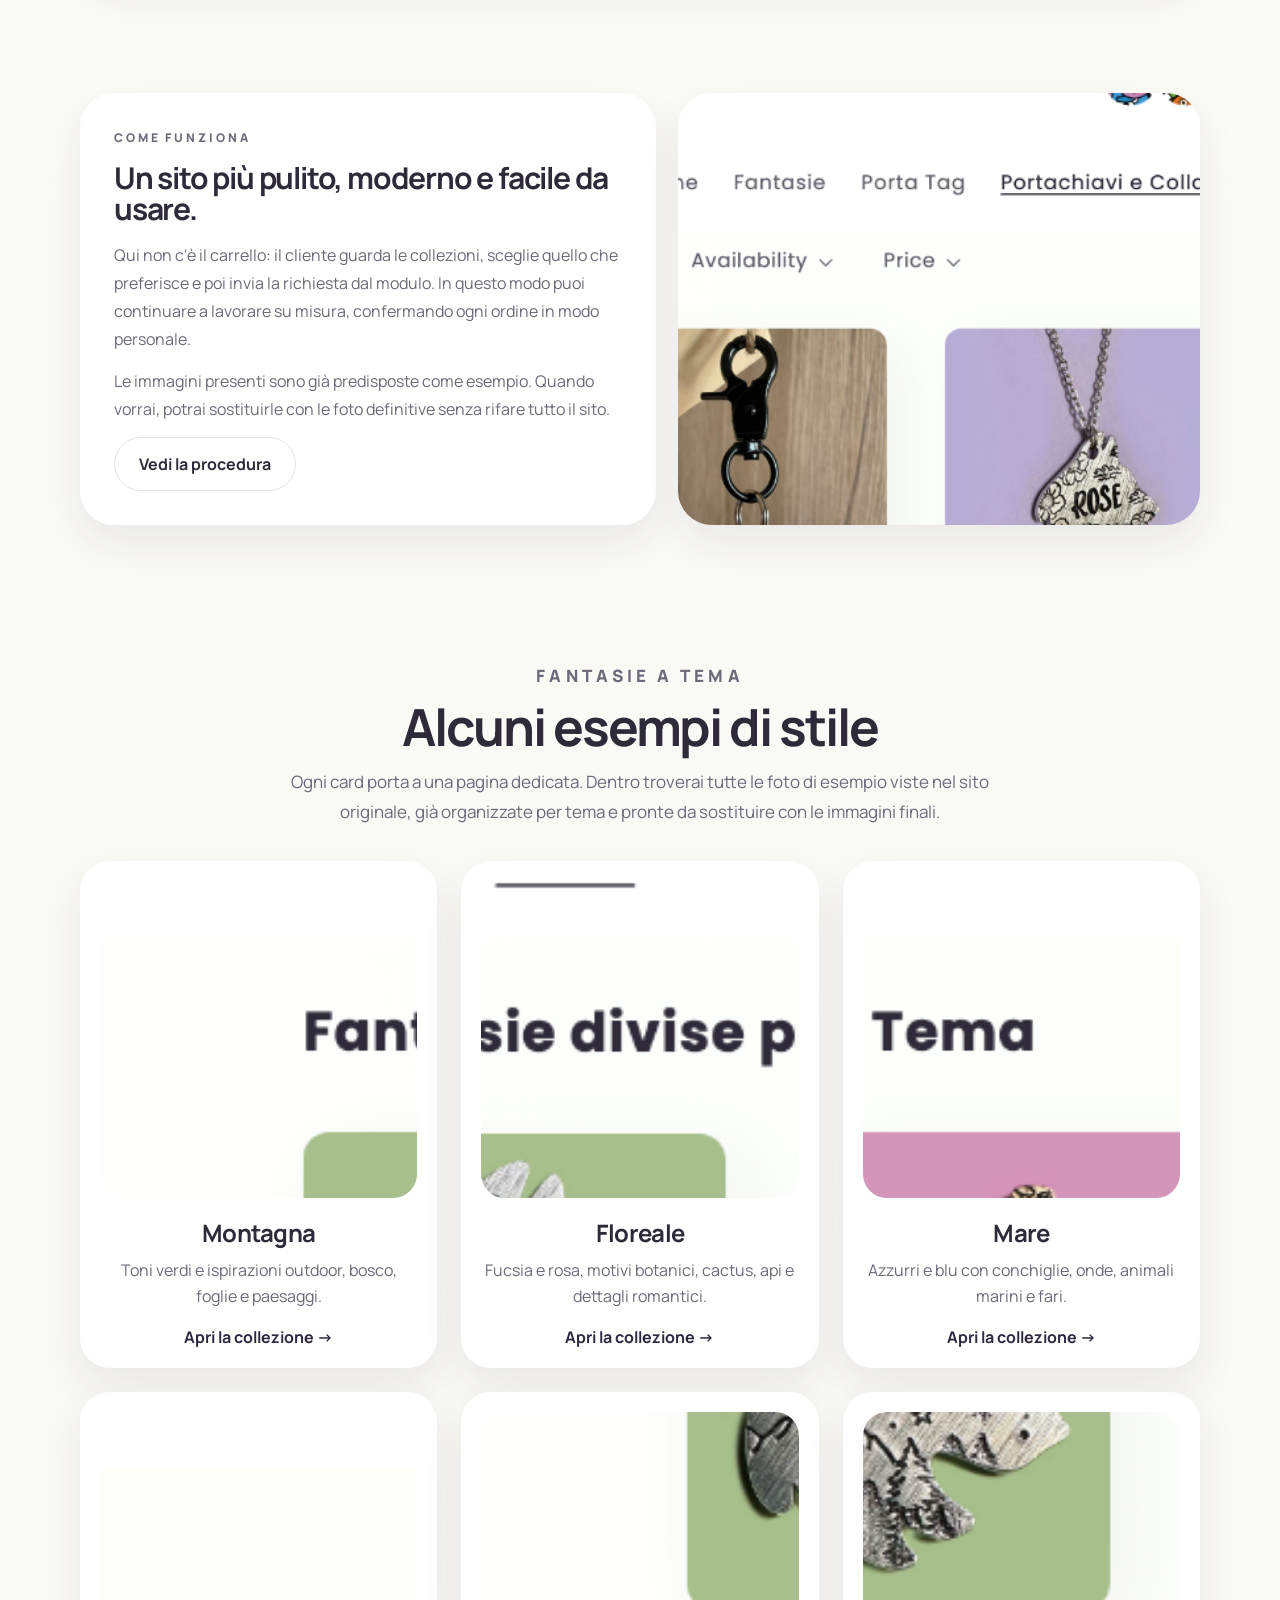
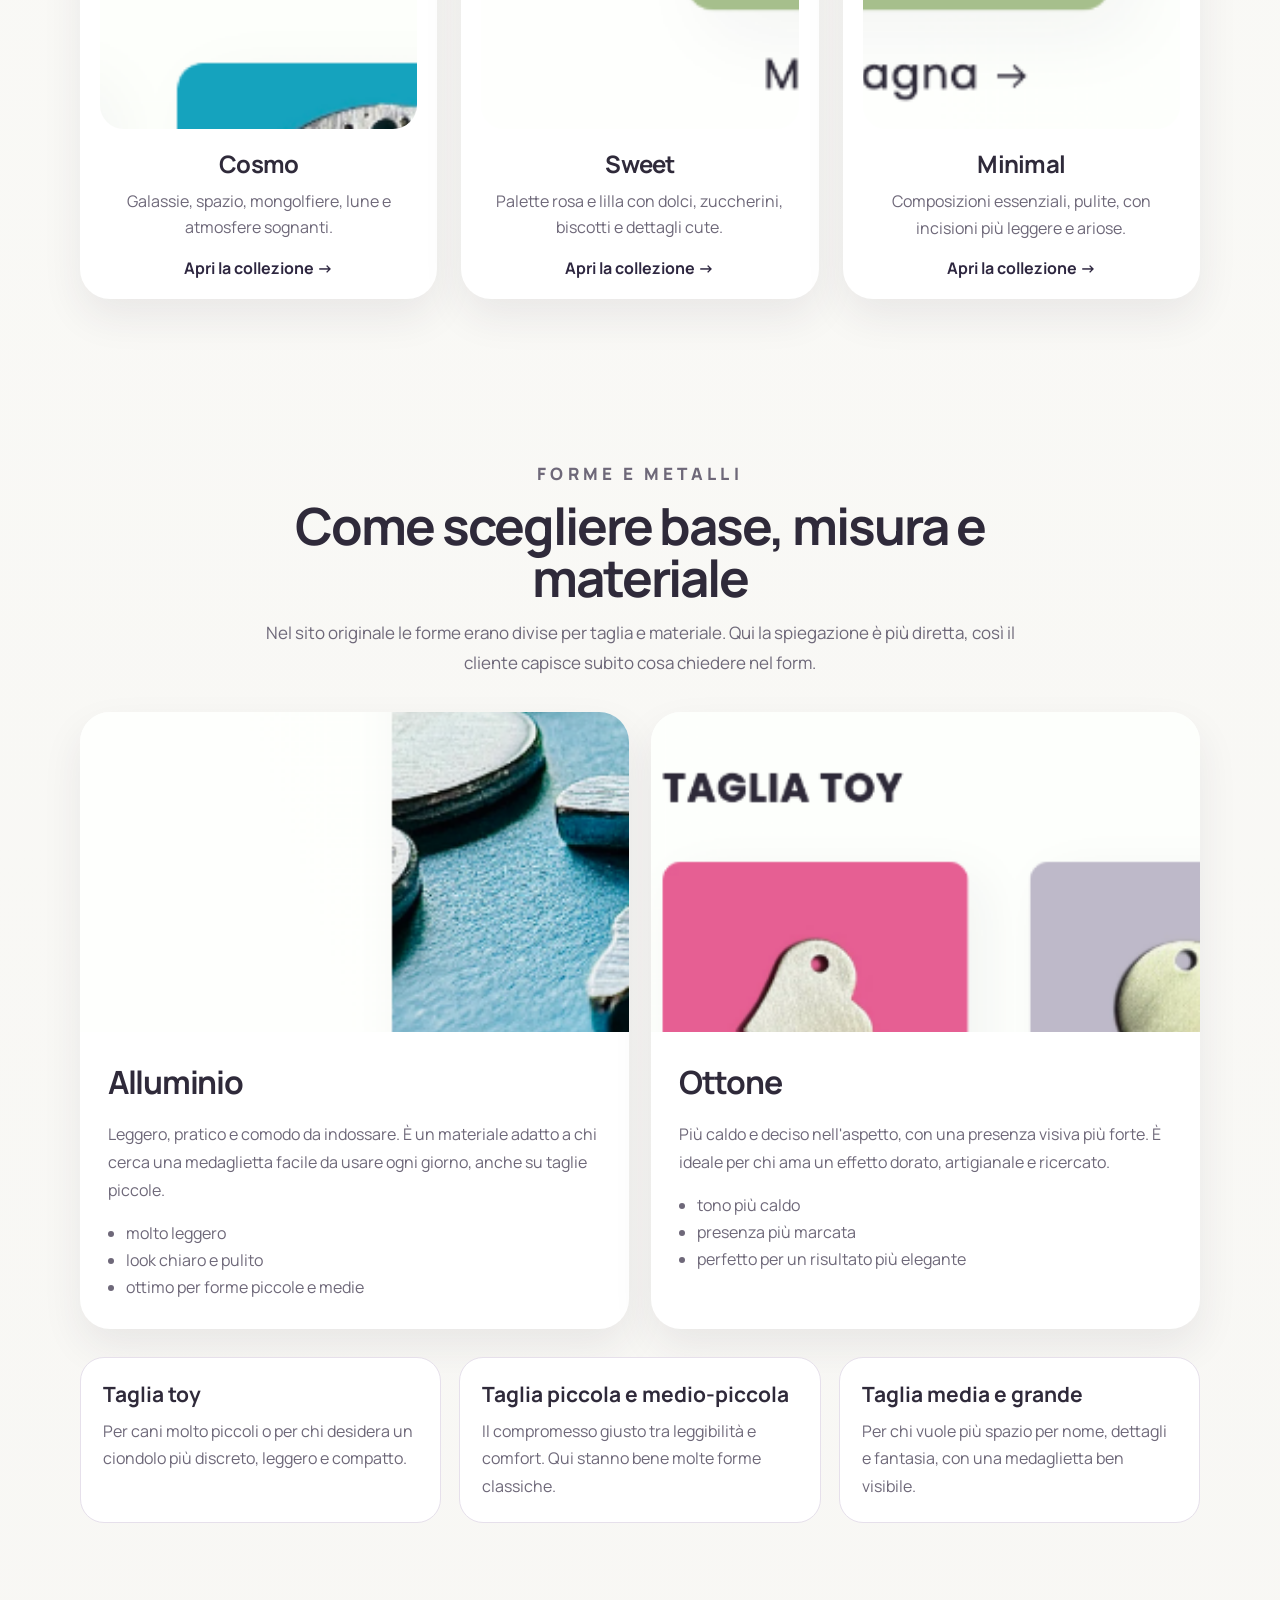
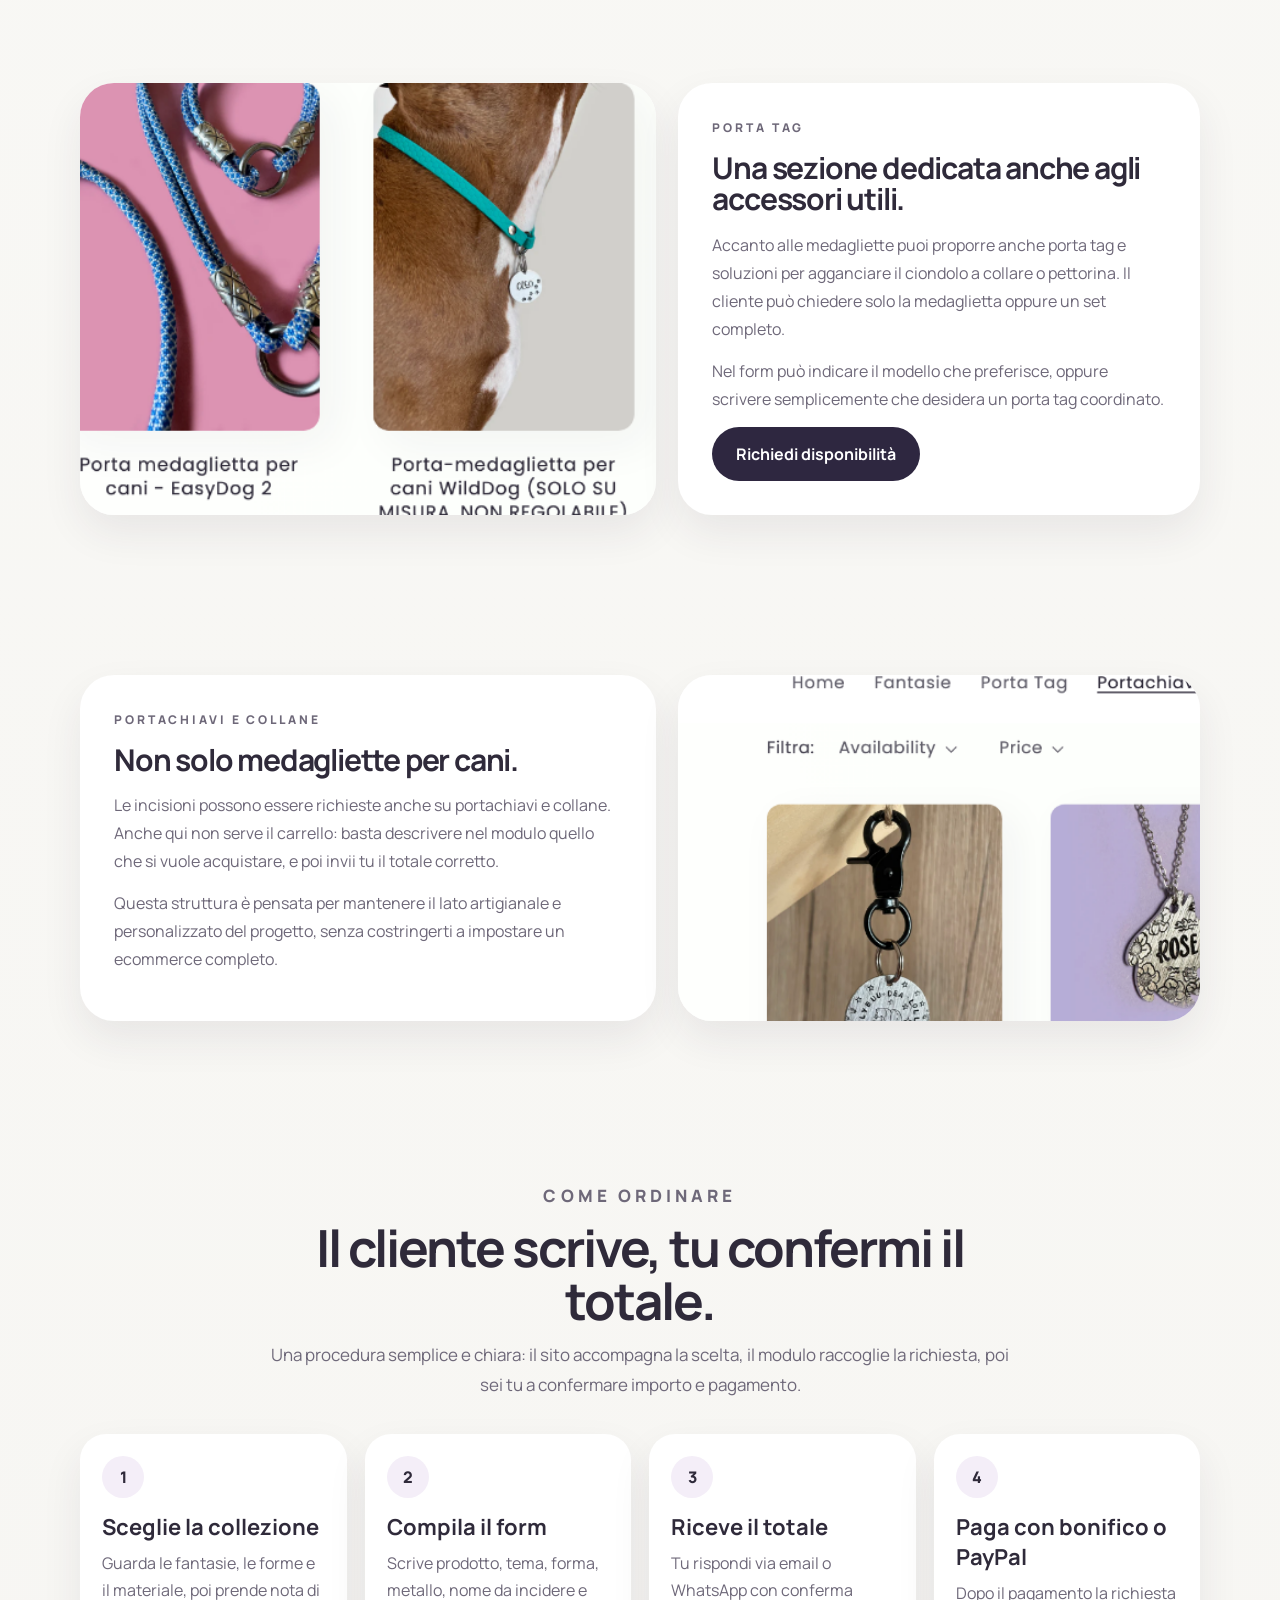
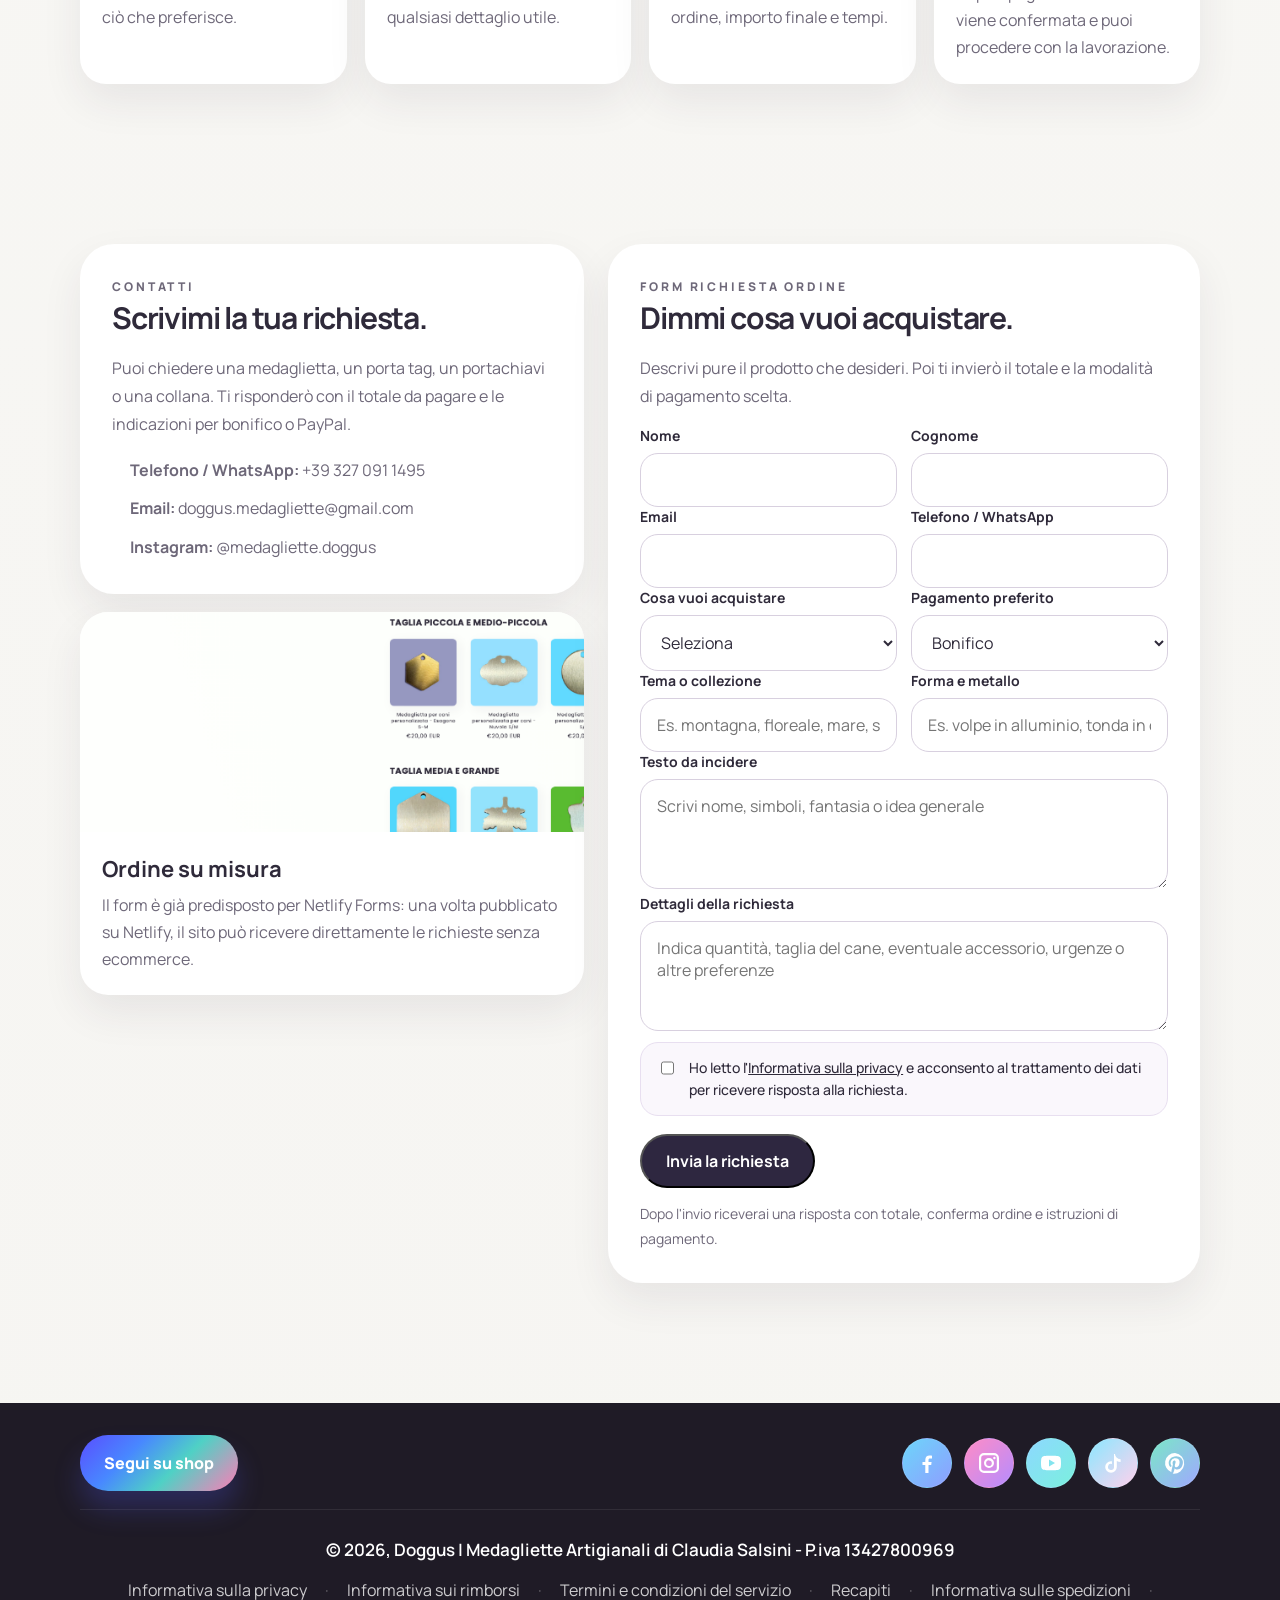
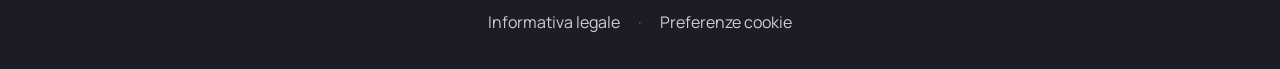
==== commit 3c28a5ed: "update sito con cookie e footer" ====
--- a/index.html
+++ b/index.html
@@ -313,6 +313,7 @@
         </div>
         <label><span>Testo da incidere</span><textarea name="incisione" placeholder="Scrivi nome, simboli, fantasia o idea generale"></textarea></label>
         <label><span>Dettagli della richiesta</span><textarea name="messaggio" placeholder="Indica quantità, taglia del cane, eventuale accessorio, urgenze o altre preferenze"></textarea></label>
+        <label class="consent-check"><input type="checkbox" name="privacy_consenso" required><span>Ho letto l'<a href="./privacy.html" target="_blank" rel="noopener">Informativa sulla privacy</a> e acconsento al trattamento dei dati per ricevere risposta alla richiesta.</span></label>
         <button class="button button-primary" type="submit">Invia la richiesta</button>
         <p class="form-note">Dopo l'invio riceverai una risposta con totale, conferma ordine e istruzioni di pagamento.</p>
       </form>
@@ -320,18 +321,57 @@
   </section>
 </main>
 
+
   <footer class="site-footer">
-    <div class="container footer-wrap">
-      <div>
-        <strong>Doggus</strong>
-        <p>Medagliette artigianali personalizzate</p>
-      </div>
-      <div>
-        <p>Sito vetrina senza ecommerce: il cliente invia la richiesta e riceve il totale via email o WhatsApp.</p>
-        <p>© <span data-year></span> Doggus</p>
+    <div class="container footer-stack">
+      <div class="footer-top">
+        <a class="follow-pill" href="https://medagliette.shop" target="_blank" rel="noopener">Segui su shop</a>
+        <div class="socials" aria-label="Social Doggus">
+          <a class="social-link social-fb" href="#" aria-label="Facebook" title="Aggiungi link Facebook">
+            <svg viewBox="0 0 24 24" aria-hidden="true"><path d="M13.5 22v-8h2.7l.4-3h-3.1V9.1c0-.9.3-1.6 1.6-1.6H17V4.8c-.4-.1-1.3-.2-2.5-.2-2.5 0-4.2 1.5-4.2 4.4V11H7.5v3h2.8v8h3.2z" fill="currentColor"/></svg>
+          </a>
+          <a class="social-link social-ig" href="https://www.instagram.com/medagliette.doggus/" target="_blank" rel="noopener" aria-label="Instagram">
+            <svg viewBox="0 0 24 24" aria-hidden="true"><path d="M7 2h10a5 5 0 0 1 5 5v10a5 5 0 0 1-5 5H7a5 5 0 0 1-5-5V7a5 5 0 0 1 5-5Zm0 2.2A2.8 2.8 0 0 0 4.2 7v10A2.8 2.8 0 0 0 7 19.8h10a2.8 2.8 0 0 0 2.8-2.8V7A2.8 2.8 0 0 0 17 4.2H7Zm10.4 1.6a1.2 1.2 0 1 1 0 2.4 1.2 1.2 0 0 1 0-2.4ZM12 7a5 5 0 1 1 0 10 5 5 0 0 1 0-10Zm0 2.2A2.8 2.8 0 1 0 12 15a2.8 2.8 0 0 0 0-5.6Z" fill="currentColor"/></svg>
+          </a>
+          <a class="social-link social-yt" href="#" aria-label="YouTube" title="Aggiungi link YouTube">
+            <svg viewBox="0 0 24 24" aria-hidden="true"><path d="M21.6 7.2a2.9 2.9 0 0 0-2-2C17.8 4.7 12 4.7 12 4.7s-5.8 0-7.6.5a2.9 2.9 0 0 0-2 2C2 9 2 12 2 12s0 3 .4 4.8a2.9 2.9 0 0 0 2 2c1.8.5 7.6.5 7.6.5s5.8 0 7.6-.5a2.9 2.9 0 0 0 2-2c.4-1.8.4-4.8.4-4.8s0-3-.4-4.8ZM10 15.5v-7l6 3.5-6 3.5Z" fill="currentColor"/></svg>
+          </a>
+          <a class="social-link social-tt" href="#" aria-label="TikTok" title="Aggiungi link TikTok">
+            <svg viewBox="0 0 24 24" aria-hidden="true"><path d="M14 3c.2 1.6 1 3 2.2 4 1 .8 2.2 1.2 3.4 1.3V11a8 8 0 0 1-3.8-1V16a5.8 5.8 0 1 1-5.8-5.8c.3 0 .6 0 .9.1v2.8a3 3 0 1 0 2.1 2.9V3H14Z" fill="currentColor"/></svg>
+          </a>
+          <a class="social-link social-pin" href="#" aria-label="Pinterest" title="Aggiungi link Pinterest">
+            <svg viewBox="0 0 24 24" aria-hidden="true"><path d="M12 2a10 10 0 0 0-3.6 19.3c0-.8 0-2 .3-2.9l1.2-5a3.5 3.5 0 0 1-.3-1.5c0-1.4.8-2.4 1.8-2.4.8 0 1.2.6 1.2 1.4 0 .9-.6 2.2-.8 3.5-.2 1 .5 1.8 1.6 1.8 1.9 0 3.2-2.4 3.2-5.2 0-2.2-1.5-3.8-4.2-3.8-3 0-4.8 2.3-4.8 4.7 0 .9.3 1.9.8 2.4.1.1.1.2.1.4l-.3 1.1c0 .2-.2.3-.4.2-1.3-.5-2.1-2.1-2.1-4 0-3 2.5-6.7 7.5-6.7 4 0 6.7 2.9 6.7 6 0 4.1-2.3 7.2-5.7 7.2-1.1 0-2.2-.6-2.5-1.3l-.7 2.7c-.3 1-.8 2-1.3 2.7A10 10 0 1 0 12 2Z" fill="currentColor"/></svg>
+          </a>
+        </div>
+      </div>
+      <div class="footer-bottom">
+        <p class="footer-brandline">© 2026, Doggus | Medagliette Artigianali di Claudia Salsini - P.iva 13427800969</p>
+        <nav class="footer-links" aria-label="Informazioni legali e recapiti">
+          <a href="./privacy.html">Informativa sulla privacy</a>
+          <a href="./rimborsi.html">Informativa sui rimborsi</a>
+          <a href="./termini.html">Termini e condizioni del servizio</a>
+          <a href="./recapiti.html">Recapiti</a>
+          <a href="./spedizioni.html">Informativa sulle spedizioni</a>
+          <a href="./informativa-legale.html">Informativa legale</a>
+          <a href="#" data-open-cookie="true">Preferenze cookie</a>
+        </nav>
       </div>
     </div>
   </footer>
+
+  
+  <div class="cookie-banner" data-cookie-banner hidden>
+    <div class="cookie-panel">
+      <h3>Consenso ai cookie</h3>
+      <p>Noi e i nostri partner tecnici utilizziamo cookie e tecnologie simili per migliorare l'esperienza di navigazione, misurare il funzionamento del sito e gestire le preferenze. I cookie non necessari verranno usati solo con il tuo consenso. Scopri di più nella nostra <a href="./privacy.html">Informativa sulla privacy</a> e nella <a href="./cookies.html">Cookie Policy</a>.</p>
+      <div class="cookie-actions">
+        <button type="button" class="cookie-link" data-cookie-settings="true">Gestisci le preferenze</button>
+        <button type="button" class="cookie-button cookie-accept" data-cookie-action="accept">Accetta</button>
+        <button type="button" class="cookie-button cookie-decline" data-cookie-action="decline">Declina</button>
+      </div>
+    </div>
+  </div>
+
   <script src="./script.js"></script>
 </body>
 </html>
--- a/style.css
+++ b/style.css
@@ -312,3 +312,46 @@
   .material-card img{height:240px}
   .page-hero{padding-top:40px}
 }
+
+.footer-stack{display:grid; gap:26px}
+.footer-top{display:flex; align-items:center; justify-content:space-between; gap:20px; padding:8px 0 18px; border-bottom:1px solid rgba(255,255,255,.08)}
+.follow-pill{display:inline-flex; align-items:center; justify-content:center; min-height:56px; padding:0 24px; border-radius:999px; color:#fff; font-weight:800; background:linear-gradient(135deg,#5a4dff 0%, #4888ff 32%, #4fd1c5 60%, #ff7cb6 100%); box-shadow:0 18px 28px rgba(83,93,255,.24)}
+.follow-pill:hover{transform:translateY(-2px)}
+.socials{display:flex; flex-wrap:wrap; gap:12px}
+.social-link{width:50px; height:50px; border-radius:50%; display:grid; place-items:center; color:#fff; background:linear-gradient(135deg, rgba(255,255,255,.12), rgba(255,255,255,.04)); border:1px solid rgba(255,255,255,.1); transition:.24s ease}
+.social-link svg{width:24px; height:24px}
+.social-link:hover{transform:translateY(-2px) scale(1.03)}
+.social-fb{background:linear-gradient(135deg,#6dd5fa,#8e9eff)}
+.social-ig{background:linear-gradient(135deg,#ff8cc6,#b58cff)}
+.social-yt{background:linear-gradient(135deg,#8dd8ff,#7bf0de)}
+.social-tt{background:linear-gradient(135deg,#8ce7ff,#ffd1ec)}
+.social-pin{background:linear-gradient(135deg,#7ae7c7,#a0a8ff)}
+.footer-bottom{text-align:center}
+.footer-brandline{margin:0; font-size:17px; line-height:1.7; color:#fff; font-weight:600}
+.footer-links{display:flex; flex-wrap:wrap; justify-content:center; gap:10px 18px; margin-top:14px}
+.footer-links a{color:rgba(255,255,255,.78); transition:.2s ease}
+.footer-links a:hover{color:#fff}
+.footer-links a::after{content:"·"; margin-left:18px; color:rgba(255,255,255,.3)}
+.footer-links a:last-child::after{display:none}
+.legal-wrap{max-width:980px}
+.legal-card{margin:28px auto 0; background:var(--surface); box-shadow:var(--shadow); border-radius:34px; padding:34px clamp(20px,4vw,40px)}
+.legal-card h2{margin:0 0 12px; font-size:28px; letter-spacing:-.04em}
+.legal-card p{margin:0 0 20px; color:var(--muted); line-height:1.85}
+.legal-card strong{color:var(--text)}
+.cookie-banner[hidden]{display:none}
+.cookie-banner{position:fixed; inset:auto 0 18px 0; z-index:60; padding:0 18px}
+.cookie-panel{width:min(1120px, calc(100% - 12px)); margin:0 auto; background:#f3f1f4; color:var(--text); border:1px solid #ddd6e6; border-radius:34px; box-shadow:0 24px 44px rgba(20,16,28,.18); padding:28px clamp(18px,4vw,34px)}
+.cookie-panel h3{margin:0 0 14px; font-size:clamp(28px,4vw,44px); letter-spacing:-.05em}
+.cookie-panel p{margin:0; color:#3a3545; font-size:clamp(16px,2vw,20px); line-height:1.45; max-width:1040px}
+.cookie-panel a{text-decoration:underline}
+.cookie-actions{display:flex; flex-wrap:wrap; gap:18px; align-items:center; margin-top:28px}
+.cookie-link{border:0; background:none; text-decoration:underline; color:var(--text); font-size:17px; padding:0 6px 0 0; cursor:pointer}
+.cookie-button{min-width:200px; min-height:62px; border-radius:18px; border:1px solid #8f889b; background:#fff; color:var(--text); cursor:pointer; font-weight:700}
+.cookie-accept{background:linear-gradient(135deg,#fff,#f7f4fb)}
+.cookie-decline{background:#f7f7f7}
+.consent-check{display:flex; gap:12px; align-items:flex-start; margin:6px 0 18px; padding:14px 16px; border-radius:18px; background:#faf7fc; border:1px solid #e8dff0}
+.consent-check input{width:18px; height:18px; margin-top:2px}
+.consent-check span{font-size:14px; font-weight:500; line-height:1.6; margin:0}
+.consent-check a{text-decoration:underline}
+@media (max-width: 860px){.footer-top{flex-direction:column; align-items:flex-start}.cookie-actions{flex-direction:column; align-items:stretch}.cookie-button{width:100%}}
+@media (max-width: 560px){.footer-brandline{font-size:15px}.footer-links{justify-content:flex-start}.footer-links a::after{display:none}.cookie-banner{padding:0 10px}.cookie-panel{border-radius:26px}}
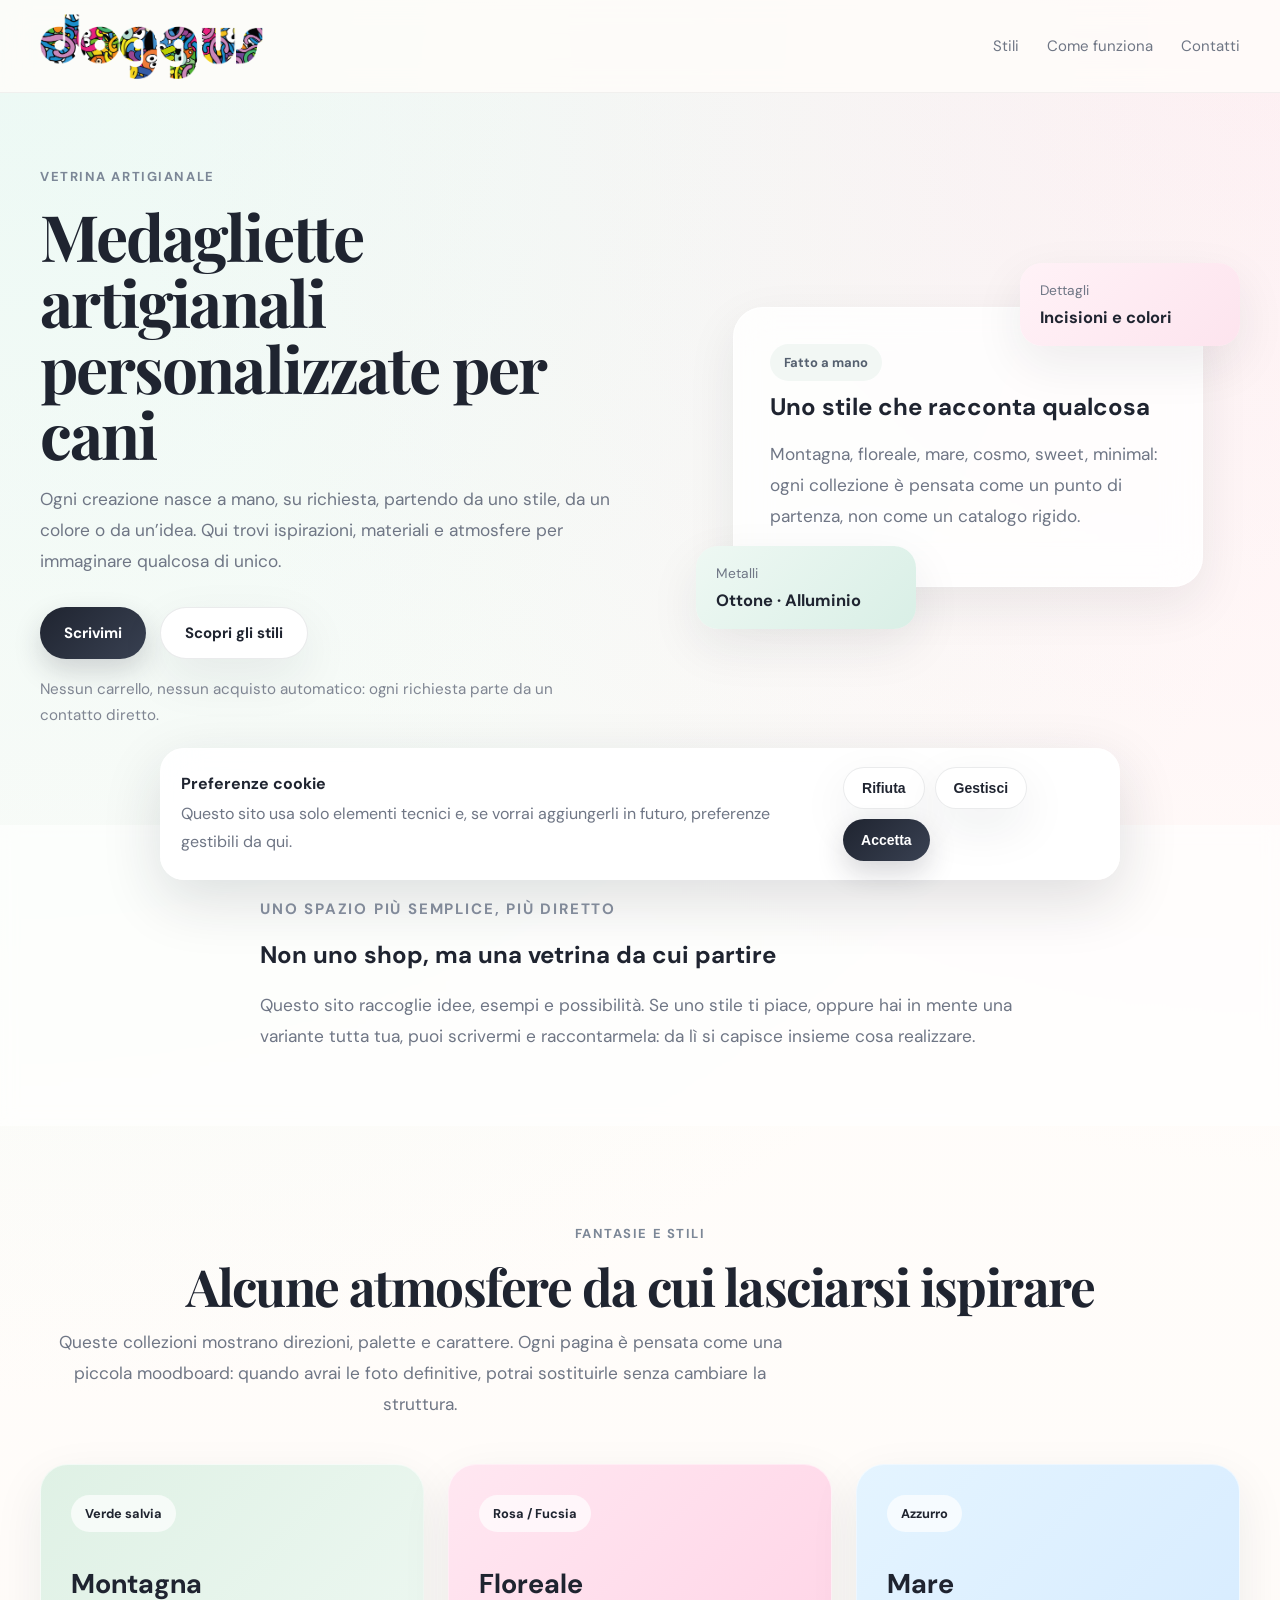
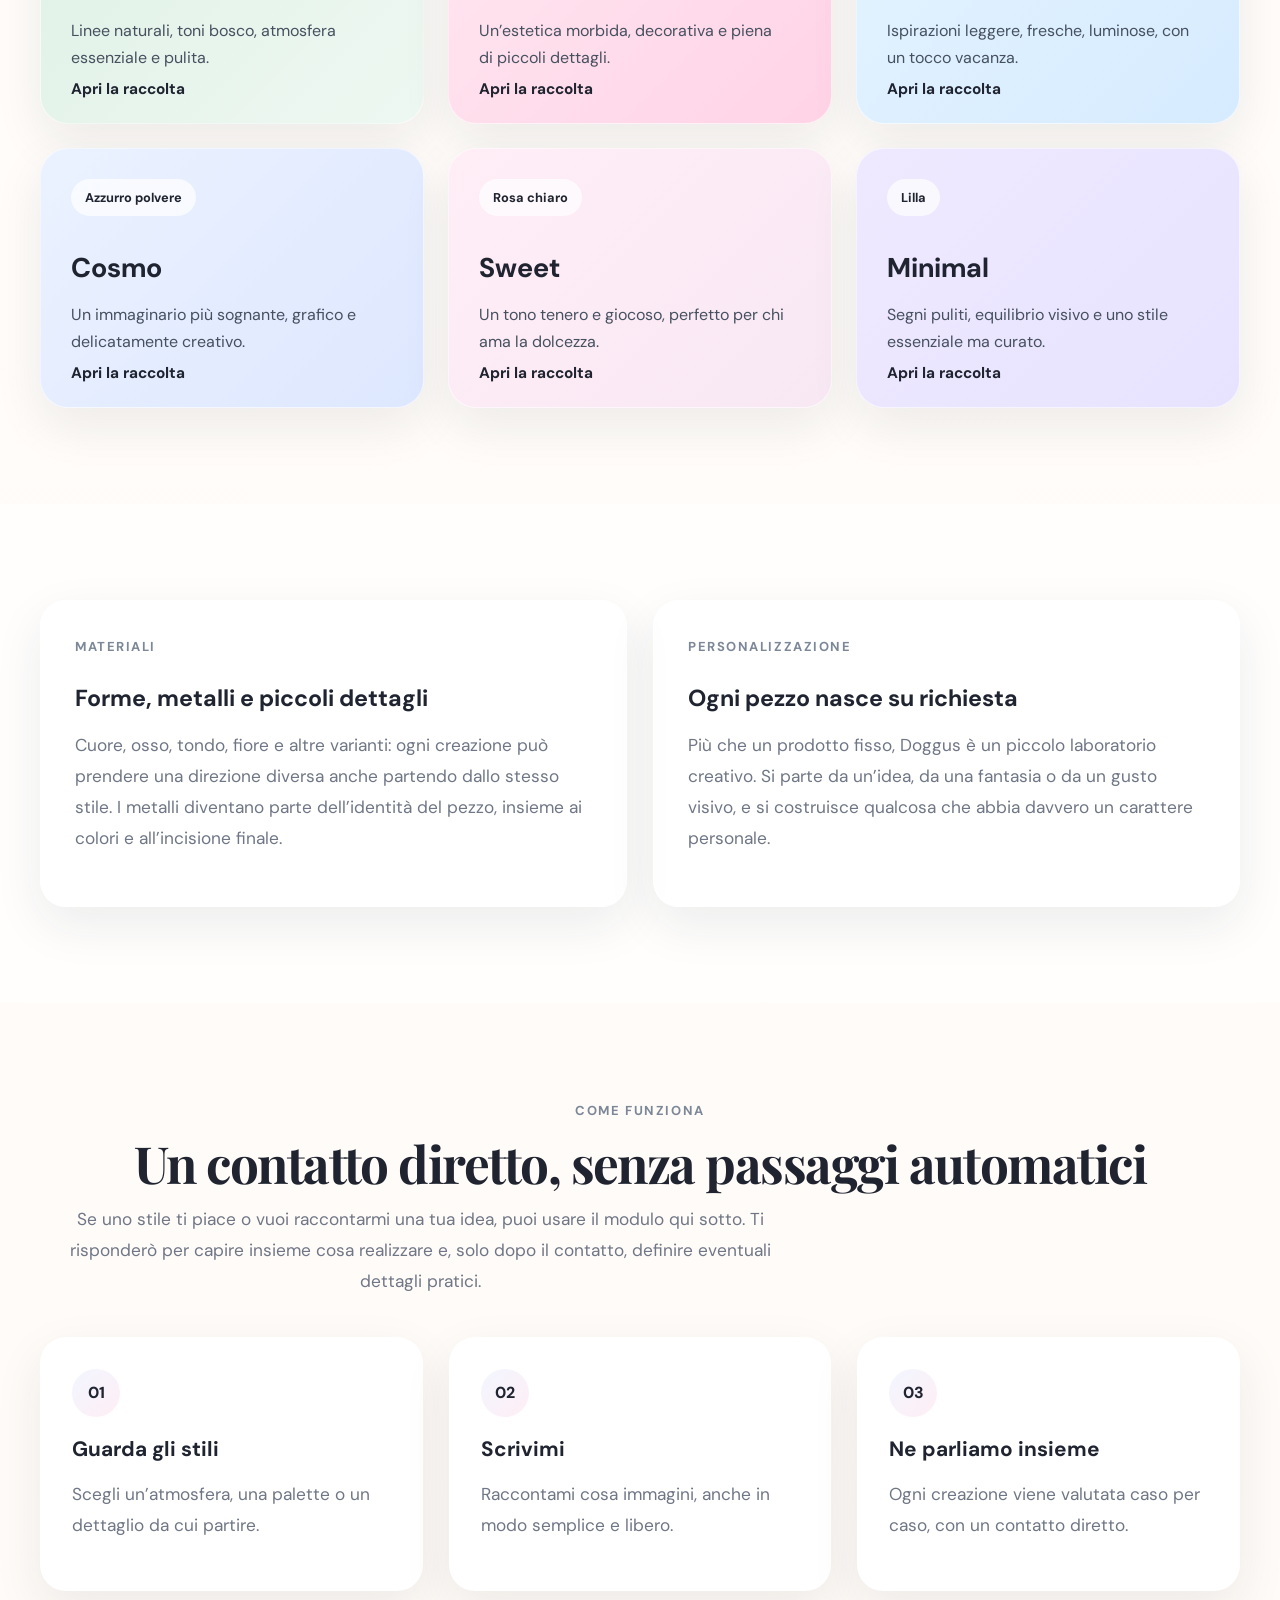
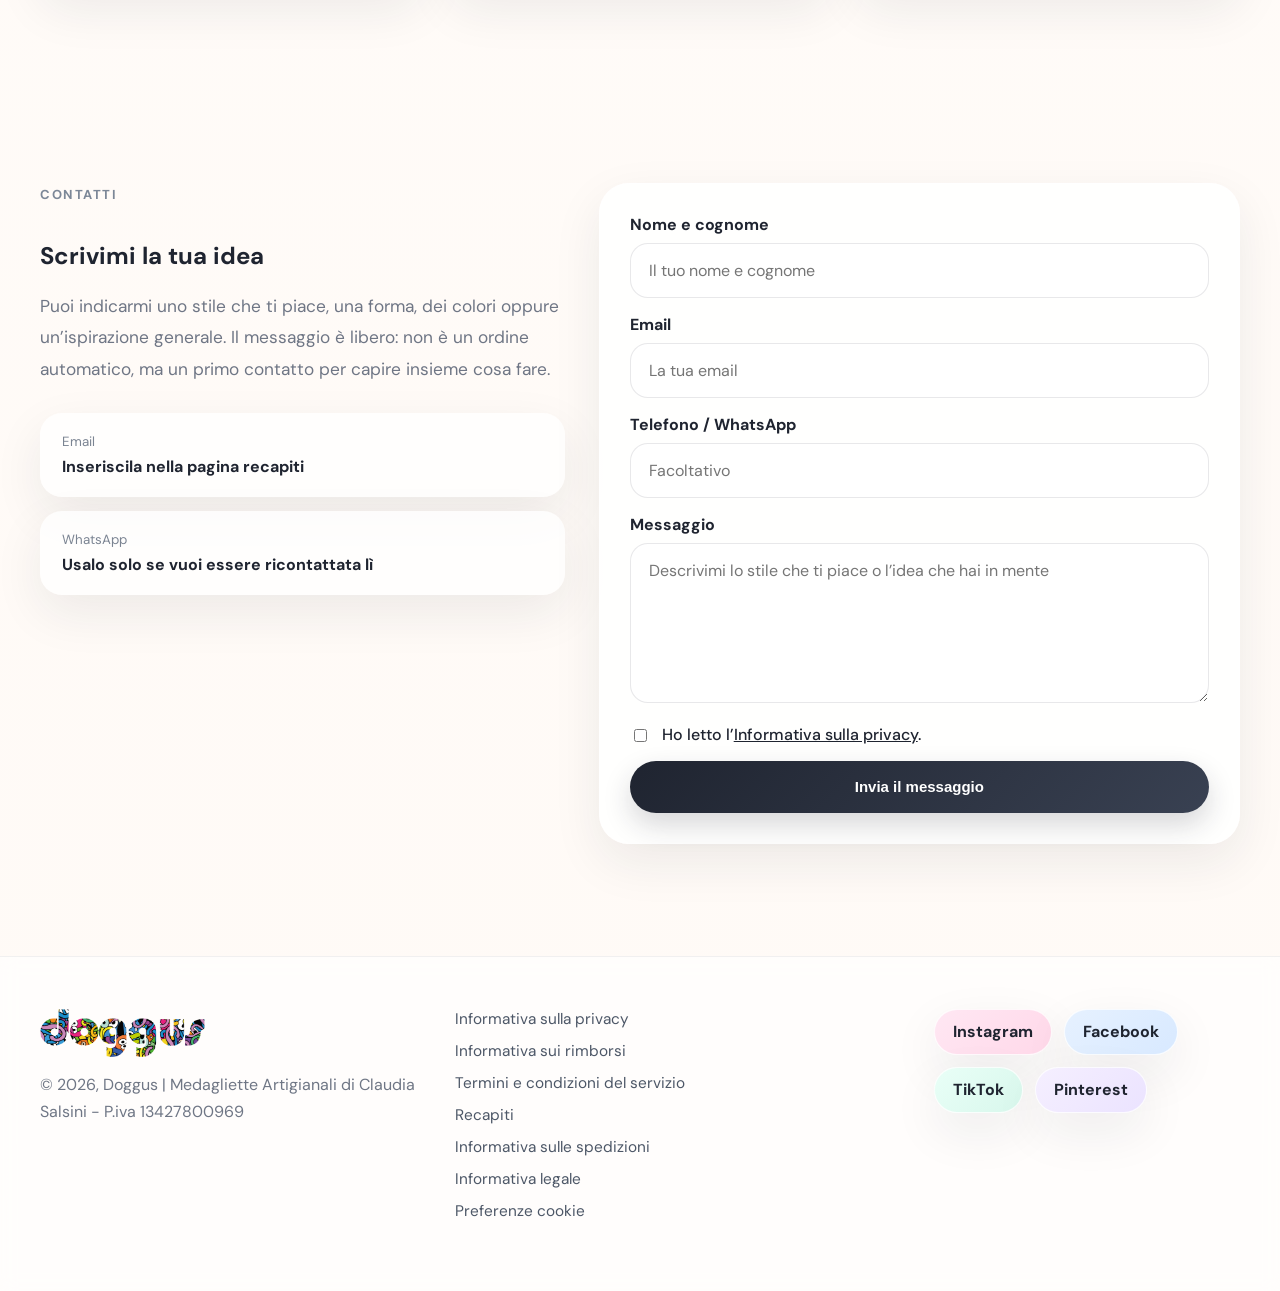
==== commit 30f3f033: "premium redesign hobby friendly" ====
--- a/index.html
+++ b/index.html
@@ -4,374 +4,281 @@
   <meta charset="UTF-8" />
   <meta name="viewport" content="width=device-width, initial-scale=1.0" />
   <title>Doggus | Medagliette artigianali personalizzate</title>
-  <meta name="description" content="Doggus, medagliette artigianali personalizzate: sito vetrina senza carrello con richiesta ordine via form." />
+  <meta name="description" content="Doggus realizza medagliette artigianali personalizzate per cani, create a mano su richiesta. Una vetrina di stili, ispirazioni e dettagli." />
   <link rel="preconnect" href="https://fonts.googleapis.com">
   <link rel="preconnect" href="https://fonts.gstatic.com" crossorigin>
-  <link href="https://fonts.googleapis.com/css2?family=Manrope:wght@400;500;600;700;800&display=swap" rel="stylesheet">
-  <link rel="stylesheet" href="./style.css" />
-  
+  <link href="https://fonts.googleapis.com/css2?family=DM+Sans:wght@400;500;700;800&family=Playfair+Display:wght@600;700&display=swap" rel="stylesheet">
+  <link rel="stylesheet" href="style.css" />
 </head>
-<body class="">
-  <div class="topbar">Medagliette artigianali personalizzate • Richiesta ordine via form • Totale inviato via email o WhatsApp</div>
-
-  <header class="site-header">
-    <div class="container nav-wrap">
-      <a class="brand" href="./index.html#home"><img src="./assets/logo.png" alt="Doggus" /></a>
-      <button class="nav-toggle" aria-label="Apri menu">☰</button>
-      <nav class="main-nav">
-        <a href="index.html" class="active">Home</a>
-<a href="#fantasie" class="">Fantasie</a>
-<a href="#forme" class="">Forme e metalli</a>
-<a href="#porta-tag" class="">Porta tag</a>
-<a href="#accessori" class="">Accessori</a>
-<a href="#come-ordinare" class="">Come ordinare</a>
-<a href="#contatti" class="">Contatti</a>
-      </nav>
-    </div>
-  </header>
-  
-<main>
-  <section class="hero" id="home">
-    <div class="container">
-      <div class="hero-shell">
-        <div class="hero-copy">
-          <p class="eyebrow">MEDAGLIETTE ARTIGIANALI</p>
-          <h1>Personalizza la tua medaglietta senza carrello.</h1>
-          <p class="lead">Scegli forma, metallo e fantasia. Poi scrivimi dal form con quello che vuoi acquistare: ti invierò il totale da pagare e la conferma ordine via email o WhatsApp, con richiesta bonifico o PayPal.</p>
-          <div class="button-row">
-            <a class="button button-primary" href="#contatti">Richiedi un ordine</a>
-            <a class="button button-secondary" href="#fantasie">Guarda le fantasie</a>
-          </div>
-          <div class="hero-trust">
-            <span class="pill">Incisioni artigianali</span>
-            <span class="pill">Scelta forma e metallo</span>
-            <span class="pill">Ordine confermato via messaggio</span>
-          </div>
-        </div>
-        <div class="hero-visuals">
-          <div class="visual-card tall">
-            <img src="assets/hero-forme.png" alt="Forme di medagliette in metallo">
-            <div class="visual-label">Forme disponibili per misure e stili diversi</div>
-          </div>
-          <div class="visual-stack">
-            <div class="visual-card">
-              <img src="assets/card-floreale.png" alt="Fantasia floreale">
-              <div class="visual-label">Fantasie a tema</div>
-            </div>
-            <div class="visual-card">
-              <img src="assets/card-mare.png" alt="Fantasia mare">
-              <div class="visual-label">Esempi già pronti da cui partire</div>
-            </div>
-          </div>
-          <div class="visual-stack">
-            <div class="visual-card">
-              <img src="assets/card-montagna.png" alt="Fantasia montagna">
-              <div class="visual-label">Colori soft e stile semplice</div>
-            </div>
-            <div class="visual-card">
-              <img src="assets/card-minimal.png" alt="Fantasia minimal">
-              <div class="visual-label">Richiesta ordine senza carrello</div>
-            </div>
-          </div>
-        </div>
-      </div>
-    </div>
-  </section>
-
-  <section class="section compact">
-    <div class="container story-grid">
-      <div class="info-panel">
-        <p class="eyebrow">COME FUNZIONA</p>
-        <h3>Un sito più pulito, moderno e facile da usare.</h3>
-        <p>Qui non c'è il carrello: il cliente guarda le collezioni, sceglie quello che preferisce e poi invia la richiesta dal modulo. In questo modo puoi continuare a lavorare su misura, confermando ogni ordine in modo personale.</p>
-        <p>Le immagini presenti sono già predisposte come esempio. Quando vorrai, potrai sostituirle con le foto definitive senza rifare tutto il sito.</p>
-        <a class="button button-secondary" href="#come-ordinare">Vedi la procedura</a>
-      </div>
-      <div class="info-image">
-        <img src="assets/forme-materiali.png" alt="Anteprima forme e metalli">
-      </div>
-    </div>
-  </section>
-
-  <section class="section" id="fantasie">
-    <div class="container">
-      <div class="section-head center">
-        <p class="eyebrow">FANTASIE A TEMA</p>
-        <h2>Alcuni esempi di stile</h2>
-        <p>Ogni card porta a una pagina dedicata. Dentro troverai tutte le foto di esempio viste nel sito originale, già organizzate per tema e pronte da sostituire con le immagini finali.</p>
-      </div>
-
-      <div class="theme-grid">
-        <a class="theme-card theme-green" href="themes/montagna.html">
-          <div class="theme-media"><img src="assets/card-montagna.png" alt="Tema montagna"></div>
-          <h3>Montagna</h3>
-          <p>Toni verdi e ispirazioni outdoor, bosco, foglie e paesaggi.</p>
-          <span class="theme-link">Apri la collezione →</span>
+<body>
+  <div class="site-shell">
+    <header class="topbar">
+      <div class="container nav-wrap">
+        <a class="brand" href="#home" aria-label="Doggus home">
+          <img src="assets/logo.png" alt="Doggus" class="logo" />
         </a>
-
-        <a class="theme-card theme-pink" href="themes/floreale.html">
-          <div class="theme-media"><img src="assets/card-floreale.png" alt="Tema floreale"></div>
-          <h3>Floreale</h3>
-          <p>Fucsia e rosa, motivi botanici, cactus, api e dettagli romantici.</p>
-          <span class="theme-link">Apri la collezione →</span>
-        </a>
-
-        <a class="theme-card theme-blue" href="themes/mare.html">
-          <div class="theme-media"><img src="assets/card-mare.png" alt="Tema mare"></div>
-          <h3>Mare</h3>
-          <p>Azzurri e blu con conchiglie, onde, animali marini e fari.</p>
-          <span class="theme-link">Apri la collezione →</span>
-        </a>
-
-        <a class="theme-card theme-blue" href="themes/cosmo.html">
-          <div class="theme-media"><img src="assets/card-cosmo.png" alt="Tema cosmo"></div>
-          <h3>Cosmo</h3>
-          <p>Galassie, spazio, mongolfiere, lune e atmosfere sognanti.</p>
-          <span class="theme-link">Apri la collezione →</span>
-        </a>
-
-        <a class="theme-card theme-pink" href="themes/sweet.html">
-          <div class="theme-media"><img src="assets/card-sweet.png" alt="Tema sweet"></div>
-          <h3>Sweet</h3>
-          <p>Palette rosa e lilla con dolci, zuccherini, biscotti e dettagli cute.</p>
-          <span class="theme-link">Apri la collezione →</span>
-        </a>
-
-        <a class="theme-card theme-lilac" href="themes/minimal.html">
-          <div class="theme-media"><img src="assets/card-minimal.png" alt="Tema minimal"></div>
-          <h3>Minimal</h3>
-          <p>Composizioni essenziali, pulite, con incisioni più leggere e ariose.</p>
-          <span class="theme-link">Apri la collezione →</span>
-        </a>
-      </div>
-    </div>
-  </section>
-
-  <section class="section" id="forme">
-    <div class="container">
-      <div class="section-head center">
-        <p class="eyebrow">FORME E METALLI</p>
-        <h2>Come scegliere base, misura e materiale</h2>
-        <p>Nel sito originale le forme erano divise per taglia e materiale. Qui la spiegazione è più diretta, così il cliente capisce subito cosa chiedere nel form.</p>
-      </div>
-
-      <div class="materials">
-        <article class="material-card">
-          <img src="assets/alluminio-grid.png" alt="Forme disponibili in alluminio">
-          <div class="material-copy">
-            <h3>Alluminio</h3>
-            <p>Leggero, pratico e comodo da indossare. È un materiale adatto a chi cerca una medaglietta facile da usare ogni giorno, anche su taglie piccole.</p>
-            <ul>
-              <li>molto leggero</li>
-              <li>look chiaro e pulito</li>
-              <li>ottimo per forme piccole e medie</li>
-            </ul>
-          </div>
-        </article>
-
-        <article class="material-card">
-          <img src="assets/ottone-grid.png" alt="Forme disponibili in ottone">
-          <div class="material-copy">
-            <h3>Ottone</h3>
-            <p>Più caldo e deciso nell'aspetto, con una presenza visiva più forte. È ideale per chi ama un effetto dorato, artigianale e ricercato.</p>
-            <ul>
-              <li>tono più caldo</li>
-              <li>presenza più marcata</li>
-              <li>perfetto per un risultato più elegante</li>
-            </ul>
-          </div>
-        </article>
-      </div>
-
-      <div class="choice-grid">
-        <div class="choice-card">
-          <h4>Taglia toy</h4>
-          <p>Per cani molto piccoli o per chi desidera un ciondolo più discreto, leggero e compatto.</p>
-        </div>
-        <div class="choice-card">
-          <h4>Taglia piccola e medio-piccola</h4>
-          <p>Il compromesso giusto tra leggibilità e comfort. Qui stanno bene molte forme classiche.</p>
-        </div>
-        <div class="choice-card">
-          <h4>Taglia media e grande</h4>
-          <p>Per chi vuole più spazio per nome, dettagli e fantasia, con una medaglietta ben visibile.</p>
-        </div>
-      </div>
-    </div>
-  </section>
-
-  <section class="section" id="porta-tag">
-    <div class="container story-grid">
-      <div class="info-image">
-        <img src="assets/porta-tag-wide.png" alt="Porta tag artigianali">
-      </div>
-      <div class="info-panel">
-        <p class="eyebrow">PORTA TAG</p>
-        <h3>Una sezione dedicata anche agli accessori utili.</h3>
-        <p>Accanto alle medagliette puoi proporre anche porta tag e soluzioni per agganciare il ciondolo a collare o pettorina. Il cliente può chiedere solo la medaglietta oppure un set completo.</p>
-        <p>Nel form può indicare il modello che preferisce, oppure scrivere semplicemente che desidera un porta tag coordinato.</p>
-        <a class="button button-primary" href="#contatti">Richiedi disponibilità</a>
-      </div>
-    </div>
-  </section>
-
-  <section class="section" id="accessori">
-    <div class="container story-grid">
-      <div class="info-panel">
-        <p class="eyebrow">PORTACHIAVI E COLLANE</p>
-        <h3>Non solo medagliette per cani.</h3>
-        <p>Le incisioni possono essere richieste anche su portachiavi e collane. Anche qui non serve il carrello: basta descrivere nel modulo quello che si vuole acquistare, e poi invii tu il totale corretto.</p>
-        <p>Questa struttura è pensata per mantenere il lato artigianale e personalizzato del progetto, senza costringerti a impostare un ecommerce completo.</p>
-      </div>
-      <div class="info-image">
-        <img src="assets/accessori-grid.png" alt="Accessori e portachiavi">
-      </div>
-    </div>
-  </section>
-
-  <section class="section" id="come-ordinare">
-    <div class="container">
-      <div class="section-head center">
-        <p class="eyebrow">COME ORDINARE</p>
-        <h2>Il cliente scrive, tu confermi il totale.</h2>
-        <p>Una procedura semplice e chiara: il sito accompagna la scelta, il modulo raccoglie la richiesta, poi sei tu a confermare importo e pagamento.</p>
-      </div>
-
-      <div class="steps">
-        <div class="step"><div class="num">1</div><h3>Sceglie la collezione</h3><p>Guarda le fantasie, le forme e il materiale, poi prende nota di ciò che preferisce.</p></div>
-        <div class="step"><div class="num">2</div><h3>Compila il form</h3><p>Scrive prodotto, tema, forma, metallo, nome da incidere e qualsiasi dettaglio utile.</p></div>
-        <div class="step"><div class="num">3</div><h3>Riceve il totale</h3><p>Tu rispondi via email o WhatsApp con conferma ordine, importo finale e tempi.</p></div>
-        <div class="step"><div class="num">4</div><h3>Paga con bonifico o PayPal</h3><p>Dopo il pagamento la richiesta viene confermata e puoi procedere con la lavorazione.</p></div>
-      </div>
-    </div>
-  </section>
-
-  <section class="section" id="contatti">
-    <div class="container order-grid">
-      <div class="contact-side">
-        <div class="order-box">
-          <p class="eyebrow">CONTATTI</p>
-          <h3>Scrivimi la tua richiesta.</h3>
-          <p>Puoi chiedere una medaglietta, un porta tag, un portachiavi o una collana. Ti risponderò con il totale da pagare e le indicazioni per bonifico o PayPal.</p>
-          <ul class="contact-list">
-            <li><strong>Telefono / WhatsApp:</strong> <span>+39 327 091 1495</span></li>
-            <li><strong>Email:</strong> <span>doggus.medagliette@gmail.com</span></li>
-            <li><strong>Instagram:</strong> <span>@medagliette.doggus</span></li>
-          </ul>
-        </div>
-        <div class="mini-card">
-          <img src="assets/contatti-preview.png" alt="Anteprima contatti">
-          <div class="pad">
-            <h4>Ordine su misura</h4>
-            <p>Il form è già predisposto per Netlify Forms: una volta pubblicato su Netlify, il sito può ricevere direttamente le richieste senza ecommerce.</p>
-          </div>
-        </div>
-      </div>
-
-      <form class="contact-box" name="richiesta-ordine" method="POST" data-netlify="true" netlify-honeypot="bot-field" action="thank-you.html">
-        <input type="hidden" name="form-name" value="richiesta-ordine" />
-        <p class="hidden">
-          <label>Non compilare questo campo: <input name="bot-field" /></label>
-        </p>
-
-        <p class="eyebrow">FORM RICHIESTA ORDINE</p>
-        <h3>Dimmi cosa vuoi acquistare.</h3>
-        <p>Descrivi pure il prodotto che desideri. Poi ti invierò il totale e la modalità di pagamento scelta.</p>
-
-        <div class="form-grid two">
-          <label><span>Nome</span><input type="text" name="nome" required></label>
-          <label><span>Cognome</span><input type="text" name="cognome" required></label>
-        </div>
-        <div class="form-grid two">
-          <label><span>Email</span><input type="email" name="email" required></label>
-          <label><span>Telefono / WhatsApp</span><input type="text" name="telefono" required></label>
-        </div>
-        <div class="form-grid two">
-          <label>
-            <span>Cosa vuoi acquistare</span>
-            <select name="prodotto" required>
-              <option value="">Seleziona</option>
-              <option>Medaglietta</option>
-              <option>Porta tag</option>
-              <option>Portachiavi</option>
-              <option>Collana</option>
-              <option>Più prodotti</option>
-            </select>
-          </label>
-          <label>
-            <span>Pagamento preferito</span>
-            <select name="pagamento">
-              <option>Bonifico</option>
-              <option>PayPal</option>
-              <option>Da definire</option>
-            </select>
-          </label>
-        </div>
-        <div class="form-grid two">
-          <label><span>Tema o collezione</span><input type="text" name="tema" placeholder="Es. montagna, floreale, mare, sweet"></label>
-          <label><span>Forma e metallo</span><input type="text" name="forma_metallo" placeholder="Es. volpe in alluminio, tonda in ottone"></label>
-        </div>
-        <label><span>Testo da incidere</span><textarea name="incisione" placeholder="Scrivi nome, simboli, fantasia o idea generale"></textarea></label>
-        <label><span>Dettagli della richiesta</span><textarea name="messaggio" placeholder="Indica quantità, taglia del cane, eventuale accessorio, urgenze o altre preferenze"></textarea></label>
-        <label class="consent-check"><input type="checkbox" name="privacy_consenso" required><span>Ho letto l'<a href="./privacy.html" target="_blank" rel="noopener">Informativa sulla privacy</a> e acconsento al trattamento dei dati per ricevere risposta alla richiesta.</span></label>
-        <button class="button button-primary" type="submit">Invia la richiesta</button>
-        <p class="form-note">Dopo l'invio riceverai una risposta con totale, conferma ordine e istruzioni di pagamento.</p>
-      </form>
-    </div>
-  </section>
-</main>
-
-
-  <footer class="site-footer">
-    <div class="container footer-stack">
-      <div class="footer-top">
-        <a class="follow-pill" href="https://medagliette.shop" target="_blank" rel="noopener">Segui su shop</a>
-        <div class="socials" aria-label="Social Doggus">
-          <a class="social-link social-fb" href="#" aria-label="Facebook" title="Aggiungi link Facebook">
-            <svg viewBox="0 0 24 24" aria-hidden="true"><path d="M13.5 22v-8h2.7l.4-3h-3.1V9.1c0-.9.3-1.6 1.6-1.6H17V4.8c-.4-.1-1.3-.2-2.5-.2-2.5 0-4.2 1.5-4.2 4.4V11H7.5v3h2.8v8h3.2z" fill="currentColor"/></svg>
-          </a>
-          <a class="social-link social-ig" href="https://www.instagram.com/medagliette.doggus/" target="_blank" rel="noopener" aria-label="Instagram">
-            <svg viewBox="0 0 24 24" aria-hidden="true"><path d="M7 2h10a5 5 0 0 1 5 5v10a5 5 0 0 1-5 5H7a5 5 0 0 1-5-5V7a5 5 0 0 1 5-5Zm0 2.2A2.8 2.8 0 0 0 4.2 7v10A2.8 2.8 0 0 0 7 19.8h10a2.8 2.8 0 0 0 2.8-2.8V7A2.8 2.8 0 0 0 17 4.2H7Zm10.4 1.6a1.2 1.2 0 1 1 0 2.4 1.2 1.2 0 0 1 0-2.4ZM12 7a5 5 0 1 1 0 10 5 5 0 0 1 0-10Zm0 2.2A2.8 2.8 0 1 0 12 15a2.8 2.8 0 0 0 0-5.6Z" fill="currentColor"/></svg>
-          </a>
-          <a class="social-link social-yt" href="#" aria-label="YouTube" title="Aggiungi link YouTube">
-            <svg viewBox="0 0 24 24" aria-hidden="true"><path d="M21.6 7.2a2.9 2.9 0 0 0-2-2C17.8 4.7 12 4.7 12 4.7s-5.8 0-7.6.5a2.9 2.9 0 0 0-2 2C2 9 2 12 2 12s0 3 .4 4.8a2.9 2.9 0 0 0 2 2c1.8.5 7.6.5 7.6.5s5.8 0 7.6-.5a2.9 2.9 0 0 0 2-2c.4-1.8.4-4.8.4-4.8s0-3-.4-4.8ZM10 15.5v-7l6 3.5-6 3.5Z" fill="currentColor"/></svg>
-          </a>
-          <a class="social-link social-tt" href="#" aria-label="TikTok" title="Aggiungi link TikTok">
-            <svg viewBox="0 0 24 24" aria-hidden="true"><path d="M14 3c.2 1.6 1 3 2.2 4 1 .8 2.2 1.2 3.4 1.3V11a8 8 0 0 1-3.8-1V16a5.8 5.8 0 1 1-5.8-5.8c.3 0 .6 0 .9.1v2.8a3 3 0 1 0 2.1 2.9V3H14Z" fill="currentColor"/></svg>
-          </a>
-          <a class="social-link social-pin" href="#" aria-label="Pinterest" title="Aggiungi link Pinterest">
-            <svg viewBox="0 0 24 24" aria-hidden="true"><path d="M12 2a10 10 0 0 0-3.6 19.3c0-.8 0-2 .3-2.9l1.2-5a3.5 3.5 0 0 1-.3-1.5c0-1.4.8-2.4 1.8-2.4.8 0 1.2.6 1.2 1.4 0 .9-.6 2.2-.8 3.5-.2 1 .5 1.8 1.6 1.8 1.9 0 3.2-2.4 3.2-5.2 0-2.2-1.5-3.8-4.2-3.8-3 0-4.8 2.3-4.8 4.7 0 .9.3 1.9.8 2.4.1.1.1.2.1.4l-.3 1.1c0 .2-.2.3-.4.2-1.3-.5-2.1-2.1-2.1-4 0-3 2.5-6.7 7.5-6.7 4 0 6.7 2.9 6.7 6 0 4.1-2.3 7.2-5.7 7.2-1.1 0-2.2-.6-2.5-1.3l-.7 2.7c-.3 1-.8 2-1.3 2.7A10 10 0 1 0 12 2Z" fill="currentColor"/></svg>
-          </a>
-        </div>
-      </div>
-      <div class="footer-bottom">
-        <p class="footer-brandline">© 2026, Doggus | Medagliette Artigianali di Claudia Salsini - P.iva 13427800969</p>
-        <nav class="footer-links" aria-label="Informazioni legali e recapiti">
-          <a href="./privacy.html">Informativa sulla privacy</a>
-          <a href="./rimborsi.html">Informativa sui rimborsi</a>
-          <a href="./termini.html">Termini e condizioni del servizio</a>
-          <a href="./recapiti.html">Recapiti</a>
-          <a href="./spedizioni.html">Informativa sulle spedizioni</a>
-          <a href="./informativa-legale.html">Informativa legale</a>
-          <a href="#" data-open-cookie="true">Preferenze cookie</a>
+        <nav class="nav" aria-label="Navigazione principale">
+          <a href="#stili">Stili</a>
+          <a href="#processo">Come funziona</a>
+          <a href="#contatti">Contatti</a>
         </nav>
       </div>
-    </div>
-  </footer>
-
-  
-  <div class="cookie-banner" data-cookie-banner hidden>
-    <div class="cookie-panel">
-      <h3>Consenso ai cookie</h3>
-      <p>Noi e i nostri partner tecnici utilizziamo cookie e tecnologie simili per migliorare l'esperienza di navigazione, misurare il funzionamento del sito e gestire le preferenze. I cookie non necessari verranno usati solo con il tuo consenso. Scopri di più nella nostra <a href="./privacy.html">Informativa sulla privacy</a> e nella <a href="./cookies.html">Cookie Policy</a>.</p>
-      <div class="cookie-actions">
-        <button type="button" class="cookie-link" data-cookie-settings="true">Gestisci le preferenze</button>
-        <button type="button" class="cookie-button cookie-accept" data-cookie-action="accept">Accetta</button>
-        <button type="button" class="cookie-button cookie-decline" data-cookie-action="decline">Declina</button>
+    </header>
+
+    <main id="home">
+      <section class="hero section">
+        <div class="container hero-grid">
+          <div class="hero-copy reveal">
+            <span class="eyebrow">Vetrina artigianale</span>
+            <h1>Medagliette artigianali personalizzate per cani</h1>
+            <p class="lead">
+              Ogni creazione nasce a mano, su richiesta, partendo da uno stile, da un colore o da un’idea.
+              Qui trovi ispirazioni, materiali e atmosfere per immaginare qualcosa di unico.
+            </p>
+            <div class="hero-actions">
+              <a class="btn btn-primary" href="#contatti">Scrivimi</a>
+              <a class="btn btn-secondary" href="#stili">Scopri gli stili</a>
+            </div>
+            <div class="micro-note">
+              Nessun carrello, nessun acquisto automatico: ogni richiesta parte da un contatto diretto.
+            </div>
+          </div>
+
+          <div class="hero-showcase reveal delay-1">
+            <div class="glass-card hero-card hero-card-main">
+              <div class="shape-chip">Fatto a mano</div>
+              <h3>Uno stile che racconta qualcosa</h3>
+              <p>
+                Montagna, floreale, mare, cosmo, sweet, minimal: ogni collezione è pensata come un punto di partenza,
+                non come un catalogo rigido.
+              </p>
+            </div>
+            <div class="floating-card card-soft-green">
+              <span>Metalli</span>
+              <strong>Ottone · Alluminio</strong>
+            </div>
+            <div class="floating-card card-soft-pink">
+              <span>Dettagli</span>
+              <strong>Incisioni e colori</strong>
+            </div>
+          </div>
+        </div>
+      </section>
+
+      <section class="section section-soft intro-band">
+        <div class="container narrow reveal">
+          <p class="section-kicker">Uno spazio più semplice, più diretto</p>
+          <h2>Non uno shop, ma una vetrina da cui partire</h2>
+          <p class="section-copy">
+            Questo sito raccoglie idee, esempi e possibilità. Se uno stile ti piace, oppure hai in mente una variante
+            tutta tua, puoi scrivermi e raccontarmela: da lì si capisce insieme cosa realizzare.
+          </p>
+        </div>
+      </section>
+
+      <section id="stili" class="section">
+        <div class="container">
+          <div class="section-head centered reveal">
+            <span class="eyebrow">Fantasie e stili</span>
+            <h2>Alcune atmosfere da cui lasciarsi ispirare</h2>
+            <p class="section-copy max-copy">
+              Queste collezioni mostrano direzioni, palette e carattere. Ogni pagina è pensata come una piccola moodboard:
+              quando avrai le foto definitive, potrai sostituirle senza cambiare la struttura.
+            </p>
+          </div>
+
+          <div class="style-grid">
+            <a class="style-card tone-green reveal" href="themes/montagna.html">
+              <span class="style-tag">Verde salvia</span>
+              <h3>Montagna</h3>
+              <p>Linee naturali, toni bosco, atmosfera essenziale e pulita.</p>
+              <span class="style-link">Apri la raccolta</span>
+            </a>
+
+            <a class="style-card tone-fuchsia reveal delay-1" href="themes/floreale.html">
+              <span class="style-tag">Rosa / Fucsia</span>
+              <h3>Floreale</h3>
+              <p>Un’estetica morbida, decorativa e piena di piccoli dettagli.</p>
+              <span class="style-link">Apri la raccolta</span>
+            </a>
+
+            <a class="style-card tone-blue reveal delay-2" href="themes/mare.html">
+              <span class="style-tag">Azzurro</span>
+              <h3>Mare</h3>
+              <p>Ispirazioni leggere, fresche, luminose, con un tocco vacanza.</p>
+              <span class="style-link">Apri la raccolta</span>
+            </a>
+
+            <a class="style-card tone-sky reveal" href="themes/cosmo.html">
+              <span class="style-tag">Azzurro polvere</span>
+              <h3>Cosmo</h3>
+              <p>Un immaginario più sognante, grafico e delicatamente creativo.</p>
+              <span class="style-link">Apri la raccolta</span>
+            </a>
+
+            <a class="style-card tone-lilac reveal delay-1" href="themes/sweet.html">
+              <span class="style-tag">Rosa chiaro</span>
+              <h3>Sweet</h3>
+              <p>Un tono tenero e giocoso, perfetto per chi ama la dolcezza.</p>
+              <span class="style-link">Apri la raccolta</span>
+            </a>
+
+            <a class="style-card tone-lavender reveal delay-2" href="themes/minimal.html">
+              <span class="style-tag">Lilla</span>
+              <h3>Minimal</h3>
+              <p>Segni puliti, equilibrio visivo e uno stile essenziale ma curato.</p>
+              <span class="style-link">Apri la raccolta</span>
+            </a>
+          </div>
+        </div>
+      </section>
+
+      <section class="section section-soft">
+        <div class="container">
+          <div class="info-grid">
+            <article class="info-card reveal">
+              <span class="eyebrow">Materiali</span>
+              <h3>Forme, metalli e piccoli dettagli</h3>
+              <p>
+                Cuore, osso, tondo, fiore e altre varianti: ogni creazione può prendere una direzione diversa
+                anche partendo dallo stesso stile. I metalli diventano parte dell’identità del pezzo, insieme ai colori
+                e all’incisione finale.
+              </p>
+            </article>
+            <article class="info-card reveal delay-1">
+              <span class="eyebrow">Personalizzazione</span>
+              <h3>Ogni pezzo nasce su richiesta</h3>
+              <p>
+                Più che un prodotto fisso, Doggus è un piccolo laboratorio creativo. Si parte da un’idea, da una fantasia
+                o da un gusto visivo, e si costruisce qualcosa che abbia davvero un carattere personale.
+              </p>
+            </article>
+          </div>
+        </div>
+      </section>
+
+      <section id="processo" class="section">
+        <div class="container">
+          <div class="section-head centered reveal">
+            <span class="eyebrow">Come funziona</span>
+            <h2>Un contatto diretto, senza passaggi automatici</h2>
+            <p class="section-copy max-copy">
+              Se uno stile ti piace o vuoi raccontarmi una tua idea, puoi usare il modulo qui sotto.
+              Ti risponderò per capire insieme cosa realizzare e, solo dopo il contatto, definire eventuali dettagli pratici.
+            </p>
+          </div>
+
+          <div class="steps">
+            <div class="step reveal">
+              <div class="step-num">01</div>
+              <h3>Guarda gli stili</h3>
+              <p>Scegli un’atmosfera, una palette o un dettaglio da cui partire.</p>
+            </div>
+            <div class="step reveal delay-1">
+              <div class="step-num">02</div>
+              <h3>Scrivimi</h3>
+              <p>Raccontami cosa immagini, anche in modo semplice e libero.</p>
+            </div>
+            <div class="step reveal delay-2">
+              <div class="step-num">03</div>
+              <h3>Ne parliamo insieme</h3>
+              <p>Ogni creazione viene valutata caso per caso, con un contatto diretto.</p>
+            </div>
+          </div>
+        </div>
+      </section>
+
+      <section id="contatti" class="section section-contact">
+        <div class="container contact-grid">
+          <div class="contact-copy reveal">
+            <span class="eyebrow">Contatti</span>
+            <h2>Scrivimi la tua idea</h2>
+            <p class="section-copy">
+              Puoi indicarmi uno stile che ti piace, una forma, dei colori oppure un’ispirazione generale.
+              Il messaggio è libero: non è un ordine automatico, ma un primo contatto per capire insieme cosa fare.
+            </p>
+
+            <div class="contact-boxes">
+              <div class="contact-box">
+                <small>Email</small>
+                <strong>Inseriscila nella pagina recapiti</strong>
+              </div>
+              <div class="contact-box">
+                <small>WhatsApp</small>
+                <strong>Usalo solo se vuoi essere ricontattata lì</strong>
+              </div>
+            </div>
+          </div>
+
+          <form class="contact-form reveal delay-1" name="contatti-doggus" method="POST" data-netlify="true" action="thank-you.html">
+            <input type="hidden" name="form-name" value="contatti-doggus" />
+            <label>
+              <span>Nome e cognome</span>
+              <input type="text" name="nome" placeholder="Il tuo nome e cognome" required />
+            </label>
+            <label>
+              <span>Email</span>
+              <input type="email" name="email" placeholder="La tua email" required />
+            </label>
+            <label>
+              <span>Telefono / WhatsApp</span>
+              <input type="text" name="telefono" placeholder="Facoltativo" />
+            </label>
+            <label>
+              <span>Messaggio</span>
+              <textarea name="messaggio" rows="6" placeholder="Descrivimi lo stile che ti piace o l’idea che hai in mente"></textarea>
+            </label>
+            <label class="checkline">
+              <input type="checkbox" required />
+              <span>Ho letto l’<a href="privacy.html">Informativa sulla privacy</a>.</span>
+            </label>
+            <button class="btn btn-primary btn-full" type="submit">Invia il messaggio</button>
+          </form>
+        </div>
+      </section>
+    </main>
+
+    <footer class="footer">
+      <div class="container footer-grid">
+        <div class="footer-brand">
+          <img src="assets/logo.png" alt="Doggus" class="footer-logo" />
+          <p>© 2026, Doggus | Medagliette Artigianali di Claudia Salsini - P.iva 13427800969</p>
+        </div>
+
+        <div class="footer-links">
+          <a href="privacy.html">Informativa sulla privacy</a>
+          <a href="rimborsi.html">Informativa sui rimborsi</a>
+          <a href="termini.html">Termini e condizioni del servizio</a>
+          <a href="recapiti.html">Recapiti</a>
+          <a href="spedizioni.html">Informativa sulle spedizioni</a>
+          <a href="informativa-legale.html">Informativa legale</a>
+          <a href="cookies.html">Preferenze cookie</a>
+        </div>
+
+        <div class="socials">
+          <a class="social social-ig" href="https://www.instagram.com/medagliette.doggus/" target="_blank" rel="noreferrer">Instagram</a>
+          <a class="social social-fb" href="#" aria-disabled="true">Facebook</a>
+          <a class="social social-tt" href="#" aria-disabled="true">TikTok</a>
+          <a class="social social-pi" href="#" aria-disabled="true">Pinterest</a>
+        </div>
+      </div>
+    </footer>
+
+    <div class="cookie-banner" id="cookieBanner" aria-live="polite">
+      <div class="cookie-inner">
+        <div>
+          <strong>Preferenze cookie</strong>
+          <p>Questo sito usa solo elementi tecnici e, se vorrai aggiungerli in futuro, preferenze gestibili da qui.</p>
+        </div>
+        <div class="cookie-actions">
+          <button class="btn btn-secondary btn-small" type="button" id="cookieReject">Rifiuta</button>
+          <button class="btn btn-secondary btn-small" type="button" id="cookiePrefs">Gestisci</button>
+          <button class="btn btn-primary btn-small" type="button" id="cookieAccept">Accetta</button>
+        </div>
       </div>
     </div>
   </div>
 
-  <script src="./script.js"></script>
+  <script src="script.js"></script>
 </body>
-</html>+</html>
--- a/style.css
+++ b/style.css
@@ -1,357 +1,358 @@
 
 :root{
-  --bg:#f7f7f4;
+  --bg:#fffdfb;
   --surface:#ffffff;
-  --text:#2f2a3a;
-  --muted:#6e6879;
-  --line:#e6e0eb;
-  --dark:#1f1b26;
-  --accent:#2e2740;
-  --green:#b8c98e;
-  --green-strong:#88a361;
-  --pink:#df9bbe;
-  --pink-strong:#ec6ba8;
-  --blue:#7fd0ee;
-  --blue-strong:#12a9d1;
-  --lilac:#c8b8e7;
-  --sand:#f0eadc;
-  --shadow:0 18px 40px rgba(47,42,58,.08);
-  --radius:28px;
-  --radius-sm:20px;
-  --container:min(1120px, calc(100% - 32px));
-}
+  --surface-soft:#faf6f2;
+  --text:#1f2430;
+  --muted:#6f7685;
+  --line:rgba(31,36,48,.08);
+  --shadow:0 18px 50px rgba(31,36,48,.08);
+  --radius-xl:30px;
+  --radius-lg:22px;
+  --radius-md:16px;
+  --container:1200px;
+  --container-narrow:760px;
+}
+
 *{box-sizing:border-box}
 html{scroll-behavior:smooth}
 body{
   margin:0;
-  font-family:"Manrope", system-ui, sans-serif;
+  font-family:"DM Sans",system-ui,-apple-system,BlinkMacSystemFont,"Segoe UI",sans-serif;
+  background:
+    radial-gradient(circle at top left, rgba(212,244,236,.45), transparent 30%),
+    radial-gradient(circle at top right, rgba(255,216,229,.38), transparent 25%),
+    linear-gradient(180deg,#fffdfb 0%, #fffaf6 100%);
   color:var(--text);
-  background:linear-gradient(180deg,#fbfbf8 0%, #f6f5f2 100%);
-}
-img{max-width:100%; display:block}
-a{color:inherit; text-decoration:none}
-button,input,select,textarea{font:inherit}
+}
+img{max-width:100%;display:block}
+a{color:inherit;text-decoration:none}
+
+.site-shell{min-height:100vh}
+.container{width:min(calc(100% - 40px), var(--container)); margin:0 auto}
+.narrow{width:min(calc(100% - 40px), var(--container-narrow)); margin:0 auto}
+.section{padding:96px 0}
+.section-soft{background:rgba(255,255,255,.62); backdrop-filter: blur(8px)}
+.centered{text-align:center}
+.max-copy{max-width:760px; margin-inline:auto}
+
 .topbar{
-  background:var(--dark);
+  position:sticky; top:0; z-index:20;
+  background:rgba(255,253,251,.8);
+  backdrop-filter: blur(14px);
+  border-bottom:1px solid rgba(31,36,48,.05);
+}
+.nav-wrap{
+  min-height:92px;
+  display:flex; align-items:center; justify-content:space-between;
+  gap:24px;
+}
+.logo{height:65px; width:auto}
+.nav{display:flex; align-items:center; gap:28px; font-size:15px; color:var(--muted)}
+.nav a{position:relative}
+.nav a::after{
+  content:""; position:absolute; left:0; bottom:-7px; width:100%; height:2px;
+  background:linear-gradient(90deg,#9cd4c4,#eeb4cc,#b8c8f7);
+  transform:scaleX(0); transform-origin:left; transition:transform .28s ease;
+}
+.nav a:hover::after{transform:scaleX(1)}
+
+.hero{padding-top:72px}
+.hero-grid{
+  display:grid; grid-template-columns: 1.05fr .95fr; gap:54px; align-items:center;
+}
+.eyebrow{
+  display:inline-flex; align-items:center; gap:8px;
+  font-size:13px; font-weight:700; letter-spacing:.12em; text-transform:uppercase;
+  color:#7c8797; margin-bottom:18px;
+}
+.hero h1,
+.section-head h2,
+.theme-page h1{
+  margin:0;
+  font-family:"Playfair Display", Georgia, serif;
+  font-size:clamp(2.4rem, 5vw, 4.6rem);
+  line-height:1.03;
+  letter-spacing:-.03em;
+}
+.lead, .section-copy, .info-card p, .step p, .contact-copy p, .hero-card p{
+  color:var(--muted);
+  font-size:1.08rem;
+  line-height:1.8;
+}
+.hero-actions{
+  display:flex; flex-wrap:wrap; gap:14px; margin:30px 0 18px;
+}
+.micro-note{
+  color:#7f8592; font-size:.95rem; line-height:1.7;
+  max-width:36rem;
+}
+.btn{
+  appearance:none; border:none; cursor:pointer;
+  display:inline-flex; align-items:center; justify-content:center;
+  min-height:52px; padding:0 24px; border-radius:999px;
+  font-weight:700; font-size:15px; transition:transform .24s ease, box-shadow .24s ease, background .24s ease;
+}
+.btn:hover{transform:translateY(-2px)}
+.btn-primary{
   color:#fff;
-  text-align:center;
-  padding:10px 16px;
-  font-size:13px;
-  letter-spacing:.02em;
-}
-.container{width:var(--container); margin:0 auto}
-.site-header{
-  position:sticky; top:0; z-index:20;
-  background:rgba(251,251,248,.94);
-  backdrop-filter: blur(12px);
-  border-bottom:1px solid rgba(230,224,235,.75);
-}
-.nav-wrap{
-  display:flex; align-items:center; justify-content:space-between;
-  gap:20px; padding:18px 0;
-}
-.brand{display:flex; align-items:center}
-.brand img{height:65px; width:auto}
-.main-nav{display:flex; align-items:center; gap:24px; font-size:15px}
-.main-nav a{position:relative; color:var(--muted)}
-.main-nav a:hover, .main-nav a.active{color:var(--text)}
-.main-nav a::after{
-  content:""; position:absolute; left:0; bottom:-7px; width:100%; height:2px;
-  background:var(--accent); transform:scaleX(0); transform-origin:center; transition:.24s ease;
-}
-.main-nav a:hover::after, .main-nav a.active::after{transform:scaleX(1)}
-.nav-toggle{
-  display:none; border:0; background:var(--surface); box-shadow:var(--shadow);
-  border-radius:999px; width:44px; height:44px; cursor:pointer; color:var(--accent);
-}
-
-.section{padding:80px 0}
-.section.compact{padding:56px 0}
-.center{text-align:center}
-.section-head{
-  max-width:760px; margin:0 auto 34px;
-}
-.section-head h2{
-  font-size:clamp(34px, 4vw, 52px); line-height:1.03; margin:10px 0 14px;
-  letter-spacing:-.04em;
-}
-.section-head p{color:var(--muted); font-size:17px; line-height:1.75; margin:0}
-.eyebrow{
-  margin:0; font-size:12px; letter-spacing:.24em; text-transform:uppercase; color:var(--muted); font-weight:800;
-}
-
-.hero{
-  padding:74px 0 60px;
-}
-.hero-shell{
-  position:relative; overflow:hidden; background:var(--surface);
-  border-radius:40px; box-shadow:var(--shadow); padding:56px clamp(22px,4vw,52px);
-}
-.hero-shell::before{
-  content:""; position:absolute; inset:auto -120px -120px auto; width:280px; height:280px;
-  background:radial-gradient(circle at center, rgba(223,155,190,.28), transparent 68%);
-}
-.hero-shell::after{
-  content:""; position:absolute; inset:-120px auto auto -100px; width:260px; height:260px;
-  background:radial-gradient(circle at center, rgba(127,208,238,.24), transparent 68%);
-}
-.hero-copy{
-  max-width:760px; margin:0 auto; text-align:center; position:relative; z-index:1;
-}
-.hero-copy h1{
-  font-size:clamp(42px, 7vw, 82px); line-height:.97; letter-spacing:-.06em; margin:12px 0 20px;
-}
-.hero-copy .lead{
-  max-width:740px; margin:0 auto; color:var(--muted); font-size:18px; line-height:1.8;
-}
-.button-row{
-  display:flex; flex-wrap:wrap; justify-content:center; gap:14px; margin-top:28px;
-}
-.button{
-  display:inline-flex; align-items:center; justify-content:center; gap:10px;
-  min-height:54px; padding:0 24px; border-radius:999px; font-weight:700; transition:.22s ease;
-}
-.button-primary{background:var(--accent); color:#fff}
-.button-primary:hover{transform:translateY(-1px); box-shadow:0 14px 28px rgba(46,39,64,.25)}
-.button-secondary{background:#fff; color:var(--text); border:1px solid var(--line)}
-.button-secondary:hover{border-color:#c8bed8; transform:translateY(-1px)}
-.hero-trust{
-  display:flex; flex-wrap:wrap; justify-content:center; gap:10px; margin-top:26px;
-}
-.pill{
-  padding:11px 14px; border-radius:999px; background:#f6f2f8; color:var(--text); font-size:14px;
-}
-.hero-visuals{
-  margin-top:34px; display:grid; grid-template-columns:1.2fr .8fr .8fr; gap:18px; position:relative; z-index:1;
-}
-.visual-card{
-  border-radius:26px; overflow:hidden; box-shadow:var(--shadow); background:#f3eff8;
-}
-.visual-card img{width:100%; height:100%; object-fit:cover}
-.visual-card.tall{min-height:380px}
-.visual-stack{display:grid; gap:18px}
-.visual-label{
-  padding:14px 18px; background:#fff; font-weight:700; border-top:1px solid rgba(0,0,0,.04)
-}
-
-.story-grid{
-  display:grid; grid-template-columns:1.05fr .95fr; gap:22px; align-items:stretch;
-}
-.info-panel{
-  background:var(--surface); border-radius:34px; box-shadow:var(--shadow); padding:34px;
-}
-.info-panel h3{font-size:30px; line-height:1.05; margin:8px 0 16px; letter-spacing:-.04em}
-.info-panel p{color:var(--muted); line-height:1.75; margin:0 0 14px}
-.info-image{
-  background:var(--surface); border-radius:34px; box-shadow:var(--shadow); overflow:hidden;
-}
-.info-image img{width:100%; height:100%; object-fit:cover; min-height:100%}
-
-.theme-grid{
-  display:grid; grid-template-columns:repeat(3,1fr); gap:24px;
-}
-.theme-card{
-  background:var(--surface); border-radius:30px; padding:20px; box-shadow:var(--shadow); text-align:center; transition:.24s ease;
-}
-.theme-card:hover{transform:translateY(-4px)}
-.theme-media{
-  aspect-ratio:1/1; border-radius:24px; display:grid; place-items:center; overflow:hidden;
-}
-.theme-media img{width:100%; height:100%; object-fit:cover}
-.theme-card h3{margin:18px 0 8px; font-size:24px; letter-spacing:-.03em}
-.theme-card p{margin:0; color:var(--muted); line-height:1.65; min-height:52px}
-.theme-card .theme-link{display:inline-flex; margin-top:16px; font-weight:700; color:var(--accent)}
-.theme-green .theme-media{background:var(--green)}
-.theme-pink .theme-media{background:var(--pink)}
-.theme-blue .theme-media{background:var(--blue)}
-.theme-lilac .theme-media{background:var(--lilac)}
-
-.materials{
-  display:grid; grid-template-columns:repeat(2,1fr); gap:22px; margin-top:30px;
-}
-.material-card{
-  background:var(--surface); border-radius:30px; overflow:hidden; box-shadow:var(--shadow);
-}
-.material-card img{width:100%; height:320px; object-fit:cover}
-.material-copy{padding:28px}
-.material-copy h3{margin:0 0 10px; font-size:32px; letter-spacing:-.04em}
-.material-copy p{color:var(--muted); line-height:1.75}
-.material-copy ul{margin:16px 0 0; padding-left:18px; color:var(--muted); line-height:1.7}
-
-.choice-grid{
-  display:grid; grid-template-columns:repeat(3,1fr); gap:18px; margin-top:28px
-}
-.choice-card{
-  background:#fff; border:1px solid var(--line); border-radius:24px; padding:22px;
-}
-.choice-card h4{margin:0 0 10px; font-size:21px}
-.choice-card p{margin:0; color:var(--muted); line-height:1.7}
+  background:linear-gradient(135deg,#1f2430 0%, #394152 100%);
+  box-shadow:0 12px 28px rgba(31,36,48,.18);
+}
+.btn-secondary{
+  background:#fff;
+  color:var(--text);
+  border:1px solid rgba(31,36,48,.09);
+  box-shadow:var(--shadow);
+}
+.btn-small{min-height:42px; padding:0 18px; font-size:14px}
+.btn-full{width:100%}
+
+.hero-showcase{
+  position:relative; min-height:460px;
+  display:grid; place-items:center;
+}
+.glass-card{
+  background:rgba(255,255,255,.82);
+  border:1px solid rgba(255,255,255,.75);
+  box-shadow:var(--shadow);
+  backdrop-filter: blur(18px);
+  border-radius:var(--radius-xl);
+}
+.hero-card-main{
+  padding:36px;
+  max-width:470px;
+}
+.hero-card-main h3{font-size:1.5rem; margin:10px 0 12px}
+.shape-chip{
+  display:inline-flex;
+  font-size:13px; font-weight:700; color:#55606f;
+  background:#f2f7f4; border-radius:999px; padding:10px 14px;
+}
+.floating-card{
+  position:absolute;
+  min-width:220px;
+  padding:18px 20px;
+  border-radius:22px;
+  box-shadow:var(--shadow);
+}
+.floating-card span{display:block; color:#6f7685; font-size:.86rem; margin-bottom:8px}
+.floating-card strong{font-size:1.03rem}
+.card-soft-green{left:0; bottom:48px; background:linear-gradient(135deg,#eef8f3,#d9efe6)}
+.card-soft-pink{right:0; top:46px; background:linear-gradient(135deg,#fff2f7,#fde4ee)}
+
+.intro-band{padding-block:74px}
+.section-kicker{
+  margin:0 0 10px;
+  color:#8891a0; font-size:.94rem; text-transform:uppercase; letter-spacing:.12em; font-weight:700;
+}
+.section-head h2{font-size:clamp(2rem,4vw,3.5rem); margin-bottom:14px}
+.section-copy{margin:0}
+
+.style-grid{
+  margin-top:44px;
+  display:grid; gap:24px;
+  grid-template-columns:repeat(3, minmax(0,1fr));
+}
+.style-card{
+  position:relative; overflow:hidden;
+  min-height:260px;
+  padding:30px;
+  border-radius:28px;
+  border:1px solid rgba(255,255,255,.55);
+  box-shadow:var(--shadow);
+  transition:transform .28s ease, box-shadow .28s ease;
+}
+.style-card:hover{
+  transform:translateY(-6px);
+  box-shadow:0 24px 60px rgba(31,36,48,.12);
+}
+.style-card h3{font-size:1.7rem; margin:34px 0 10px}
+.style-card p{color:#46505f; line-height:1.7; max-width:28ch}
+.style-tag{
+  display:inline-flex; padding:10px 14px; border-radius:999px;
+  background:rgba(255,255,255,.7); font-size:.8rem; font-weight:700;
+}
+.style-link{
+  position:absolute; left:30px; bottom:24px;
+  font-weight:700; font-size:.96rem;
+}
+.tone-green{background:linear-gradient(135deg,#dff1e5,#eef8f2)}
+.tone-fuchsia{background:linear-gradient(135deg,#ffe7f1,#ffd3e6)}
+.tone-blue{background:linear-gradient(135deg,#e4f4ff,#d6ebff)}
+.tone-sky{background:linear-gradient(135deg,#ebf2ff,#dde7ff)}
+.tone-lilac{background:linear-gradient(135deg,#ffeef6,#f8e8f4)}
+.tone-lavender{background:linear-gradient(135deg,#efe9ff,#e7e3ff)}
+
+.info-grid{
+  display:grid; grid-template-columns:repeat(2,minmax(0,1fr)); gap:26px;
+}
+.info-card{
+  background:rgba(255,255,255,.8);
+  padding:34px;
+  border-radius:26px;
+  box-shadow:var(--shadow);
+  border:1px solid rgba(255,255,255,.7);
+}
+.info-card h3{font-size:1.45rem; margin:10px 0 12px}
 
 .steps{
-  display:grid; grid-template-columns:repeat(4,1fr); gap:18px; margin-top:28px
+  display:grid; grid-template-columns:repeat(3,minmax(0,1fr)); gap:26px;
+  margin-top:40px;
 }
 .step{
-  background:var(--surface); border-radius:26px; padding:22px; box-shadow:var(--shadow);
-}
-.step .num{
-  width:42px; height:42px; border-radius:50%; background:#f4eef8; display:grid; place-items:center; font-weight:800; margin-bottom:14px
-}
-.step h3{margin:0 0 8px; font-size:22px}
-.step p{margin:0; color:var(--muted); line-height:1.7}
-
-.order-grid{
-  display:grid; grid-template-columns:.92fr 1.08fr; gap:24px; align-items:start;
-}
-.order-box, .contact-box{
-  background:var(--surface); border-radius:34px; box-shadow:var(--shadow); padding:32px;
-}
-.order-box h3, .contact-box h3{margin:0 0 14px; font-size:30px; letter-spacing:-.04em}
-.order-box p, .contact-box p{color:var(--muted); line-height:1.75}
-.order-box ul{margin:18px 0 0; padding-left:18px; color:var(--muted); line-height:1.8}
-.form-grid{display:grid; gap:14px}
-.two{grid-template-columns:repeat(2,1fr)}
-label span{display:block; font-size:14px; font-weight:700; margin-bottom:8px}
-input, select, textarea{
-  width:100%; border:1px solid #d8d0df; border-radius:18px; background:#fff; padding:15px 16px; color:var(--text);
-}
-textarea{resize:vertical; min-height:110px}
-.form-note{font-size:14px; color:var(--muted); margin:14px 0 0}
-.hidden{display:none}
-
-.contact-list{
-  display:grid; gap:10px; padding:0; list-style:none; color:var(--text); margin:18px 0 0
-}
-.contact-list span{color:var(--muted)}
-.contact-side{
-  display:grid; gap:18px;
-}
-.mini-card{
-  background:var(--surface); border-radius:28px; box-shadow:var(--shadow); overflow:hidden;
-}
-.mini-card img{width:100%; height:220px; object-fit:cover}
-.mini-card .pad{padding:22px}
-.mini-card h4{margin:0 0 8px; font-size:22px}
-.mini-card p{margin:0; color:var(--muted); line-height:1.7}
-
-.site-footer{
-  padding:24px 0 36px; background:var(--dark); color:#fff; margin-top:40px
-}
-.footer-wrap{
-  display:flex; justify-content:space-between; gap:20px; align-items:flex-start; font-size:14px;
-}
-.footer-wrap p{margin:6px 0; color:rgba(255,255,255,.74)}
-
-.page-hero{
-  padding:58px 0 30px;
-}
-.page-intro{
-  max-width:760px; margin:0 auto; text-align:center;
-}
-.page-intro h1{
-  font-size:clamp(38px,6vw,68px); line-height:.98; letter-spacing:-.05em; margin:10px 0 14px
-}
-.page-intro p{color:var(--muted); line-height:1.8; font-size:18px}
-.theme-board{
-  margin-top:28px; background:#fff; border-radius:34px; overflow:hidden; box-shadow:var(--shadow)
-}
-.theme-board img{width:100%; height:auto}
-.examples-grid{
-  margin-top:28px; display:grid; grid-template-columns:repeat(4,1fr); gap:18px;
-}
-.example-card{
-  background:#fff; border-radius:26px; overflow:hidden; box-shadow:var(--shadow)
-}
-.example-card img{width:100%; aspect-ratio:0.58; object-fit:cover}
-.example-card .meta{padding:14px 14px 16px}
-.example-card h3{font-size:17px; margin:0 0 6px}
-.example-card p{margin:0; color:var(--muted); font-size:14px; line-height:1.6}
-.example-card .tag{display:inline-block; margin-top:10px; font-size:12px; font-weight:800; text-transform:uppercase; letter-spacing:.14em; color:var(--accent)}
+  padding:32px; border-radius:26px; background:#fff; box-shadow:var(--shadow);
+}
+.step-num{
+  width:48px; height:48px; border-radius:50%;
+  display:grid; place-items:center; margin-bottom:18px; font-weight:800;
+  background:linear-gradient(135deg,#f2f6ff,#ffeef5);
+}
+.step h3{font-size:1.3rem; margin:0 0 10px}
+
+.section-contact{padding-bottom:112px}
+.contact-grid{
+  display:grid; grid-template-columns:.9fr 1.1fr; gap:34px; align-items:start;
+}
+.contact-boxes{
+  display:grid; gap:14px; margin-top:28px;
+}
+.contact-box{
+  padding:20px 22px; border-radius:22px; background:rgba(255,255,255,.8); box-shadow:var(--shadow);
+}
+.contact-box small{display:block; color:#7b8492; margin-bottom:6px}
+.contact-form{
+  background:rgba(255,255,255,.84);
+  padding:30px; border-radius:30px; box-shadow:var(--shadow);
+  border:1px solid rgba(255,255,255,.8);
+}
+.contact-form label{display:block; margin-bottom:16px}
+.contact-form span{display:block; font-weight:700; margin-bottom:8px}
+.contact-form input,
+.contact-form textarea{
+  width:100%; border:1px solid rgba(31,36,48,.1); background:#fff;
+  border-radius:18px; padding:16px 18px; font:inherit; color:var(--text);
+  transition:border-color .22s ease, box-shadow .22s ease;
+}
+.contact-form input:focus,
+.contact-form textarea:focus{
+  outline:none; border-color:#c8cde7;
+  box-shadow:0 0 0 4px rgba(184,200,247,.18);
+}
+.checkline{
+  display:flex !important; align-items:flex-start; gap:12px;
+}
+.checkline input{width:auto; margin-top:5px}
+.checkline span{font-weight:500; margin:0}
+.checkline a{text-decoration:underline}
+
+.footer{
+  padding:52px 0 70px;
+  border-top:1px solid rgba(31,36,48,.06);
+  background:rgba(255,255,255,.62);
+  backdrop-filter: blur(8px);
+}
+.footer-grid{
+  display:grid; grid-template-columns:1.2fr 1.4fr .95fr; gap:28px; align-items:start;
+}
+.footer-logo{height:48px; margin-bottom:14px}
+.footer-brand p{color:var(--muted); line-height:1.7; margin:0}
+.footer-links{
+  display:grid; gap:12px;
+}
+.footer-links a{
+  color:#4d5767; font-size:.96rem;
+}
+.socials{
+  display:flex; flex-wrap:wrap; gap:12px; justify-content:flex-start;
+}
+.social{
+  display:inline-flex; align-items:center; justify-content:center;
+  min-height:46px; padding:0 18px; border-radius:999px; font-weight:700;
+  box-shadow:var(--shadow); border:1px solid rgba(255,255,255,.8);
+}
+.social-ig{background:linear-gradient(135deg,#ffe7f3,#ffd8e9)}
+.social-fb{background:linear-gradient(135deg,#e6f1ff,#d8e9ff)}
+.social-tt{background:linear-gradient(135deg,#e9fff7,#d8f7ec)}
+.social-pi{background:linear-gradient(135deg,#f5efff,#ebe3ff)}
+
+.cookie-banner{
+  position:fixed; left:20px; right:20px; bottom:20px; z-index:50;
+  max-width:960px; margin:0 auto;
+  background:rgba(255,255,255,.9);
+  border:1px solid rgba(255,255,255,.9);
+  border-radius:24px; box-shadow:0 20px 60px rgba(31,36,48,.14);
+  backdrop-filter: blur(18px);
+  padding:18px 20px;
+}
+.cookie-inner{
+  display:flex; align-items:center; justify-content:space-between; gap:20px;
+}
+.cookie-inner strong{display:block; margin-bottom:6px}
+.cookie-inner p{margin:0; color:var(--muted); line-height:1.7}
+.cookie-actions{display:flex; gap:10px; flex-wrap:wrap}
 
 .back-link{
-  display:inline-flex; align-items:center; gap:10px; color:var(--muted); font-weight:700; margin-bottom:18px
-}
-
-.theme-green{--theme:var(--green)}
-.theme-pink{--theme:var(--pink)}
-.theme-blue{--theme:var(--blue)}
-.theme-lilac{--theme:var(--lilac)}
-
-.theme-page .page-intro .eyebrow{color:var(--text)}
-.theme-page .page-intro h1{margin-bottom:12px}
-.theme-page .page-intro .theme-chip{
-  display:inline-flex; align-items:center; gap:10px; background:color-mix(in srgb, var(--theme) 34%, white); padding:10px 16px; border-radius:999px; font-weight:700; margin-bottom:18px
-}
-
+  display:inline-block; margin-bottom:18px; color:#657082; font-weight:700;
+}
+.theme-page .section{padding-top:70px}
+.tone-wrap.tone-green{background:linear-gradient(180deg,#f8fffb,#eef8f2)}
+.tone-wrap.tone-fuchsia{background:linear-gradient(180deg,#fffafc,#ffeef6)}
+.tone-wrap.tone-blue{background:linear-gradient(180deg,#fbfeff,#edf7ff)}
+.tone-wrap.tone-sky{background:linear-gradient(180deg,#fcfdff,#eef3ff)}
+.tone-wrap.tone-lilac{background:linear-gradient(180deg,#fffafd,#fdf0f8)}
+.tone-wrap.tone-lavender{background:linear-gradient(180deg,#fcfbff,#f0ecff)}
+.gallery-grid{
+  display:grid; gap:22px;
+  grid-template-columns:repeat(3,minmax(0,1fr));
+}
+.gallery-card{
+  aspect-ratio:1 / 1.05;
+  border-radius:28px;
+  background:
+    linear-gradient(135deg, rgba(255,255,255,.78), rgba(255,255,255,.52)),
+    linear-gradient(135deg,#dfeee8,#f8eaf2,#e7edff);
+  border:1px solid rgba(255,255,255,.85);
+  box-shadow:var(--shadow);
+}
+.gallery-note{
+  text-align:center; color:var(--muted); margin-top:24px;
+}
+
+/* lightweight reveal */
+.reveal{
+  opacity:0; transform:translateY(20px); transition:opacity .7s ease, transform .7s ease;
+}
+.reveal.in-view{opacity:1; transform:none}
+.delay-1{transition-delay:.12s}
+.delay-2{transition-delay:.22s}
+
+/* Responsive */
 @media (max-width: 1100px){
-  .hero-visuals{grid-template-columns:1fr 1fr}
-  .visual-card.tall{grid-column:1/-1; min-height:300px}
-  .theme-grid{grid-template-columns:repeat(2,1fr)}
-  .steps{grid-template-columns:repeat(2,1fr)}
-  .examples-grid{grid-template-columns:repeat(3,1fr)}
-}
-@media (max-width: 860px){
-  .nav-toggle{display:grid; place-items:center}
-  .main-nav{
-    position:absolute; left:16px; right:16px; top:100%; background:rgba(255,255,255,.98); border:1px solid var(--line);
-    border-radius:24px; box-shadow:var(--shadow); padding:18px; display:none; flex-direction:column; align-items:flex-start; gap:16px;
-  }
-  .main-nav.open{display:flex}
-  .story-grid, .materials, .order-grid{grid-template-columns:1fr}
-  .choice-grid, .theme-grid, .examples-grid, .steps{grid-template-columns:1fr}
-  .hero-visuals{grid-template-columns:1fr}
-  .visual-stack{grid-template-columns:1fr 1fr}
-  .visual-card.tall{grid-column:auto}
-  .two{grid-template-columns:1fr}
-  .footer-wrap{flex-direction:column}
-  .brand img{height:65px}
-}
-@media (max-width: 560px){
-  .section{padding:64px 0}
-  .hero-shell{border-radius:28px; padding:34px 18px}
-  .visual-stack{grid-template-columns:1fr}
-  .material-card img{height:240px}
-  .page-hero{padding-top:40px}
-}
-
-.footer-stack{display:grid; gap:26px}
-.footer-top{display:flex; align-items:center; justify-content:space-between; gap:20px; padding:8px 0 18px; border-bottom:1px solid rgba(255,255,255,.08)}
-.follow-pill{display:inline-flex; align-items:center; justify-content:center; min-height:56px; padding:0 24px; border-radius:999px; color:#fff; font-weight:800; background:linear-gradient(135deg,#5a4dff 0%, #4888ff 32%, #4fd1c5 60%, #ff7cb6 100%); box-shadow:0 18px 28px rgba(83,93,255,.24)}
-.follow-pill:hover{transform:translateY(-2px)}
-.socials{display:flex; flex-wrap:wrap; gap:12px}
-.social-link{width:50px; height:50px; border-radius:50%; display:grid; place-items:center; color:#fff; background:linear-gradient(135deg, rgba(255,255,255,.12), rgba(255,255,255,.04)); border:1px solid rgba(255,255,255,.1); transition:.24s ease}
-.social-link svg{width:24px; height:24px}
-.social-link:hover{transform:translateY(-2px) scale(1.03)}
-.social-fb{background:linear-gradient(135deg,#6dd5fa,#8e9eff)}
-.social-ig{background:linear-gradient(135deg,#ff8cc6,#b58cff)}
-.social-yt{background:linear-gradient(135deg,#8dd8ff,#7bf0de)}
-.social-tt{background:linear-gradient(135deg,#8ce7ff,#ffd1ec)}
-.social-pin{background:linear-gradient(135deg,#7ae7c7,#a0a8ff)}
-.footer-bottom{text-align:center}
-.footer-brandline{margin:0; font-size:17px; line-height:1.7; color:#fff; font-weight:600}
-.footer-links{display:flex; flex-wrap:wrap; justify-content:center; gap:10px 18px; margin-top:14px}
-.footer-links a{color:rgba(255,255,255,.78); transition:.2s ease}
-.footer-links a:hover{color:#fff}
-.footer-links a::after{content:"·"; margin-left:18px; color:rgba(255,255,255,.3)}
-.footer-links a:last-child::after{display:none}
-.legal-wrap{max-width:980px}
-.legal-card{margin:28px auto 0; background:var(--surface); box-shadow:var(--shadow); border-radius:34px; padding:34px clamp(20px,4vw,40px)}
-.legal-card h2{margin:0 0 12px; font-size:28px; letter-spacing:-.04em}
-.legal-card p{margin:0 0 20px; color:var(--muted); line-height:1.85}
-.legal-card strong{color:var(--text)}
-.cookie-banner[hidden]{display:none}
-.cookie-banner{position:fixed; inset:auto 0 18px 0; z-index:60; padding:0 18px}
-.cookie-panel{width:min(1120px, calc(100% - 12px)); margin:0 auto; background:#f3f1f4; color:var(--text); border:1px solid #ddd6e6; border-radius:34px; box-shadow:0 24px 44px rgba(20,16,28,.18); padding:28px clamp(18px,4vw,34px)}
-.cookie-panel h3{margin:0 0 14px; font-size:clamp(28px,4vw,44px); letter-spacing:-.05em}
-.cookie-panel p{margin:0; color:#3a3545; font-size:clamp(16px,2vw,20px); line-height:1.45; max-width:1040px}
-.cookie-panel a{text-decoration:underline}
-.cookie-actions{display:flex; flex-wrap:wrap; gap:18px; align-items:center; margin-top:28px}
-.cookie-link{border:0; background:none; text-decoration:underline; color:var(--text); font-size:17px; padding:0 6px 0 0; cursor:pointer}
-.cookie-button{min-width:200px; min-height:62px; border-radius:18px; border:1px solid #8f889b; background:#fff; color:var(--text); cursor:pointer; font-weight:700}
-.cookie-accept{background:linear-gradient(135deg,#fff,#f7f4fb)}
-.cookie-decline{background:#f7f7f7}
-.consent-check{display:flex; gap:12px; align-items:flex-start; margin:6px 0 18px; padding:14px 16px; border-radius:18px; background:#faf7fc; border:1px solid #e8dff0}
-.consent-check input{width:18px; height:18px; margin-top:2px}
-.consent-check span{font-size:14px; font-weight:500; line-height:1.6; margin:0}
-.consent-check a{text-decoration:underline}
-@media (max-width: 860px){.footer-top{flex-direction:column; align-items:flex-start}.cookie-actions{flex-direction:column; align-items:stretch}.cookie-button{width:100%}}
-@media (max-width: 560px){.footer-brandline{font-size:15px}.footer-links{justify-content:flex-start}.footer-links a::after{display:none}.cookie-banner{padding:0 10px}.cookie-panel{border-radius:26px}}
+  .hero-grid, .contact-grid, .footer-grid{grid-template-columns:1fr}
+  .hero-showcase{min-height:380px}
+  .floating-card{position:static; margin-top:16px}
+  .style-grid{grid-template-columns:repeat(2,minmax(0,1fr))}
+  .steps{grid-template-columns:1fr}
+  .info-grid{grid-template-columns:1fr}
+}
+@media (max-width: 760px){
+  .container,.narrow{width:min(calc(100% - 28px), var(--container))}
+  .section{padding:74px 0}
+  .nav-wrap{min-height:84px; flex-wrap:wrap; justify-content:center; padding:14px 0}
+  .nav{width:100%; justify-content:center; gap:18px; font-size:14px}
+  .logo{height:65px}
+  .hero{padding-top:40px}
+  .hero-actions{flex-direction:column; align-items:stretch}
+  .btn{width:100%}
+  .style-grid, .gallery-grid{grid-template-columns:1fr}
+  .style-card{min-height:220px; padding:24px}
+  .style-link{position:static; display:inline-block; margin-top:16px}
+  .hero-card-main{padding:28px}
+  .contact-form{padding:22px}
+  .cookie-banner{left:14px; right:14px; bottom:14px}
+  .cookie-inner{flex-direction:column; align-items:flex-start}
+  .cookie-actions{width:100%}
+  .cookie-actions .btn{width:auto; flex:1}
+  .socials{justify-content:flex-start}
+}
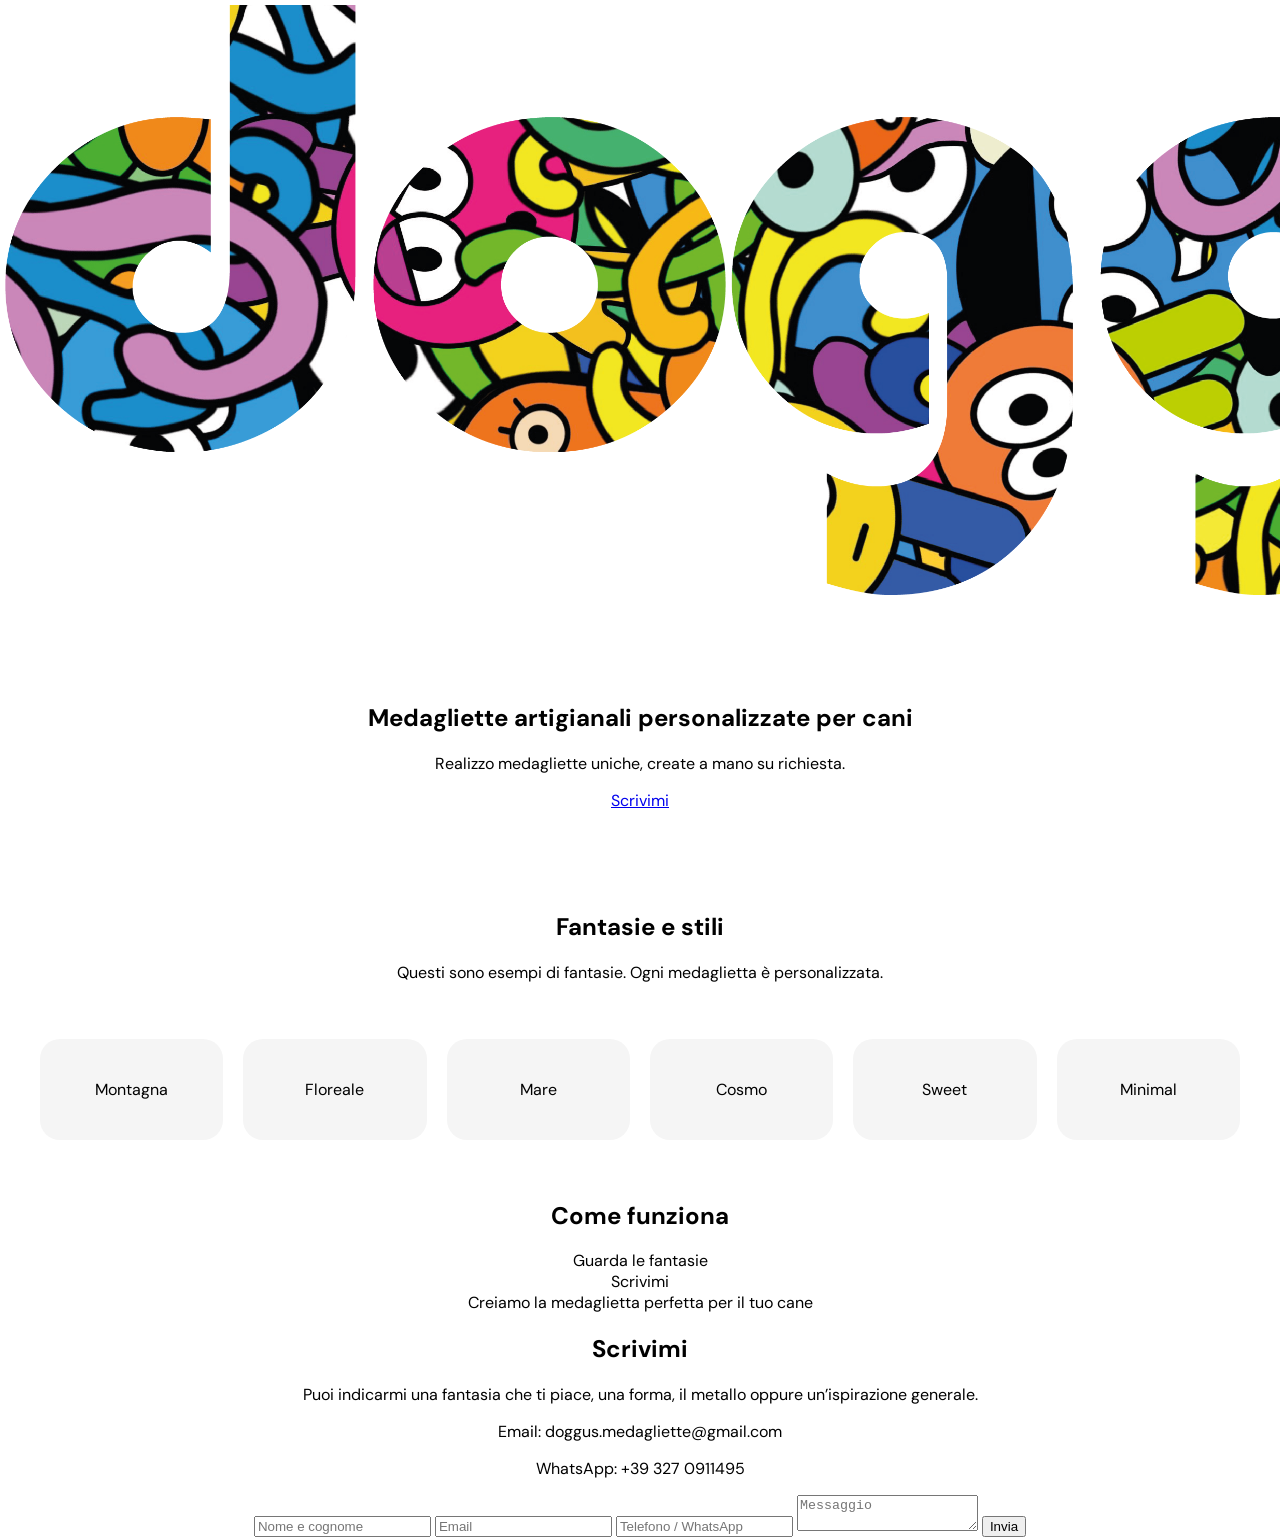
==== commit 633aa60f: "fix design + testi" ====
--- a/index.html
+++ b/index.html
@@ -1,284 +1,63 @@
 <!DOCTYPE html>
 <html lang="it">
 <head>
-  <meta charset="UTF-8" />
-  <meta name="viewport" content="width=device-width, initial-scale=1.0" />
-  <title>Doggus | Medagliette artigianali personalizzate</title>
-  <meta name="description" content="Doggus realizza medagliette artigianali personalizzate per cani, create a mano su richiesta. Una vetrina di stili, ispirazioni e dettagli." />
-  <link rel="preconnect" href="https://fonts.googleapis.com">
-  <link rel="preconnect" href="https://fonts.gstatic.com" crossorigin>
-  <link href="https://fonts.googleapis.com/css2?family=DM+Sans:wght@400;500;700;800&family=Playfair+Display:wght@600;700&display=swap" rel="stylesheet">
-  <link rel="stylesheet" href="style.css" />
+<meta charset="UTF-8">
+<meta name="viewport" content="width=device-width, initial-scale=1.0">
+<title>Doggus</title>
+<link href="https://fonts.googleapis.com/css2?family=DM+Sans:wght@400;700;800&display=swap" rel="stylesheet">
+<link rel="stylesheet" href="style.css">
 </head>
+
 <body>
-  <div class="site-shell">
-    <header class="topbar">
-      <div class="container nav-wrap">
-        <a class="brand" href="#home" aria-label="Doggus home">
-          <img src="assets/logo.png" alt="Doggus" class="logo" />
-        </a>
-        <nav class="nav" aria-label="Navigazione principale">
-          <a href="#stili">Stili</a>
-          <a href="#processo">Come funziona</a>
-          <a href="#contatti">Contatti</a>
-        </nav>
-      </div>
-    </header>
 
-    <main id="home">
-      <section class="hero section">
-        <div class="container hero-grid">
-          <div class="hero-copy reveal">
-            <span class="eyebrow">Vetrina artigianale</span>
-            <h1>Medagliette artigianali personalizzate per cani</h1>
-            <p class="lead">
-              Ogni creazione nasce a mano, su richiesta, partendo da uno stile, da un colore o da un’idea.
-              Qui trovi ispirazioni, materiali e atmosfere per immaginare qualcosa di unico.
-            </p>
-            <div class="hero-actions">
-              <a class="btn btn-primary" href="#contatti">Scrivimi</a>
-              <a class="btn btn-secondary" href="#stili">Scopri gli stili</a>
-            </div>
-            <div class="micro-note">
-              Nessun carrello, nessun acquisto automatico: ogni richiesta parte da un contatto diretto.
-            </div>
-          </div>
+<header class="header">
+<img src="assets/logo.png" class="logo">
+</header>
 
-          <div class="hero-showcase reveal delay-1">
-            <div class="glass-card hero-card hero-card-main">
-              <div class="shape-chip">Fatto a mano</div>
-              <h3>Uno stile che racconta qualcosa</h3>
-              <p>
-                Montagna, floreale, mare, cosmo, sweet, minimal: ogni collezione è pensata come un punto di partenza,
-                non come un catalogo rigido.
-              </p>
-            </div>
-            <div class="floating-card card-soft-green">
-              <span>Metalli</span>
-              <strong>Ottone · Alluminio</strong>
-            </div>
-            <div class="floating-card card-soft-pink">
-              <span>Dettagli</span>
-              <strong>Incisioni e colori</strong>
-            </div>
-          </div>
-        </div>
-      </section>
+<section class="hero">
+<h1>Medagliette artigianali personalizzate per cani</h1>
+<p>Realizzo medagliette uniche, create a mano su richiesta.</p>
+<a href="#contatti" class="btn">Scrivimi</a>
+</section>
 
-      <section class="section section-soft intro-band">
-        <div class="container narrow reveal">
-          <p class="section-kicker">Uno spazio più semplice, più diretto</p>
-          <h2>Non uno shop, ma una vetrina da cui partire</h2>
-          <p class="section-copy">
-            Questo sito raccoglie idee, esempi e possibilità. Se uno stile ti piace, oppure hai in mente una variante
-            tutta tua, puoi scrivermi e raccontarmela: da lì si capisce insieme cosa realizzare.
-          </p>
-        </div>
-      </section>
+<section class="fantasie">
+<h2>Fantasie e stili</h2>
+<p>Questi sono esempi di fantasie. Ogni medaglietta è personalizzata.</p>
 
-      <section id="stili" class="section">
-        <div class="container">
-          <div class="section-head centered reveal">
-            <span class="eyebrow">Fantasie e stili</span>
-            <h2>Alcune atmosfere da cui lasciarsi ispirare</h2>
-            <p class="section-copy max-copy">
-              Queste collezioni mostrano direzioni, palette e carattere. Ogni pagina è pensata come una piccola moodboard:
-              quando avrai le foto definitive, potrai sostituirle senza cambiare la struttura.
-            </p>
-          </div>
+<div class="grid">
+<div class="card">Montagna</div>
+<div class="card">Floreale</div>
+<div class="card">Mare</div>
+<div class="card">Cosmo</div>
+<div class="card">Sweet</div>
+<div class="card">Minimal</div>
+</div>
+</section>
 
-          <div class="style-grid">
-            <a class="style-card tone-green reveal" href="themes/montagna.html">
-              <span class="style-tag">Verde salvia</span>
-              <h3>Montagna</h3>
-              <p>Linee naturali, toni bosco, atmosfera essenziale e pulita.</p>
-              <span class="style-link">Apri la raccolta</span>
-            </a>
+<section class="steps">
+<h2>Come funziona</h2>
 
-            <a class="style-card tone-fuchsia reveal delay-1" href="themes/floreale.html">
-              <span class="style-tag">Rosa / Fucsia</span>
-              <h3>Floreale</h3>
-              <p>Un’estetica morbida, decorativa e piena di piccoli dettagli.</p>
-              <span class="style-link">Apri la raccolta</span>
-            </a>
+<div class="step">Guarda le fantasie</div>
+<div class="step">Scrivimi</div>
+<div class="step">Creiamo la medaglietta perfetta per il tuo cane</div>
 
-            <a class="style-card tone-blue reveal delay-2" href="themes/mare.html">
-              <span class="style-tag">Azzurro</span>
-              <h3>Mare</h3>
-              <p>Ispirazioni leggere, fresche, luminose, con un tocco vacanza.</p>
-              <span class="style-link">Apri la raccolta</span>
-            </a>
+</section>
 
-            <a class="style-card tone-sky reveal" href="themes/cosmo.html">
-              <span class="style-tag">Azzurro polvere</span>
-              <h3>Cosmo</h3>
-              <p>Un immaginario più sognante, grafico e delicatamente creativo.</p>
-              <span class="style-link">Apri la raccolta</span>
-            </a>
+<section id="contatti">
+<h2>Scrivimi</h2>
+<p>Puoi indicarmi una fantasia che ti piace, una forma, il metallo oppure un’ispirazione generale.</p>
 
-            <a class="style-card tone-lilac reveal delay-1" href="themes/sweet.html">
-              <span class="style-tag">Rosa chiaro</span>
-              <h3>Sweet</h3>
-              <p>Un tono tenero e giocoso, perfetto per chi ama la dolcezza.</p>
-              <span class="style-link">Apri la raccolta</span>
-            </a>
+<p>Email: doggus.medagliette@gmail.com</p>
+<p>WhatsApp: +39 327 0911495</p>
 
-            <a class="style-card tone-lavender reveal delay-2" href="themes/minimal.html">
-              <span class="style-tag">Lilla</span>
-              <h3>Minimal</h3>
-              <p>Segni puliti, equilibrio visivo e uno stile essenziale ma curato.</p>
-              <span class="style-link">Apri la raccolta</span>
-            </a>
-          </div>
-        </div>
-      </section>
+<form>
+<input placeholder="Nome e cognome">
+<input placeholder="Email">
+<input placeholder="Telefono / WhatsApp">
+<textarea placeholder="Messaggio"></textarea>
+<button>Invia</button>
+</form>
+</section>
 
-      <section class="section section-soft">
-        <div class="container">
-          <div class="info-grid">
-            <article class="info-card reveal">
-              <span class="eyebrow">Materiali</span>
-              <h3>Forme, metalli e piccoli dettagli</h3>
-              <p>
-                Cuore, osso, tondo, fiore e altre varianti: ogni creazione può prendere una direzione diversa
-                anche partendo dallo stesso stile. I metalli diventano parte dell’identità del pezzo, insieme ai colori
-                e all’incisione finale.
-              </p>
-            </article>
-            <article class="info-card reveal delay-1">
-              <span class="eyebrow">Personalizzazione</span>
-              <h3>Ogni pezzo nasce su richiesta</h3>
-              <p>
-                Più che un prodotto fisso, Doggus è un piccolo laboratorio creativo. Si parte da un’idea, da una fantasia
-                o da un gusto visivo, e si costruisce qualcosa che abbia davvero un carattere personale.
-              </p>
-            </article>
-          </div>
-        </div>
-      </section>
-
-      <section id="processo" class="section">
-        <div class="container">
-          <div class="section-head centered reveal">
-            <span class="eyebrow">Come funziona</span>
-            <h2>Un contatto diretto, senza passaggi automatici</h2>
-            <p class="section-copy max-copy">
-              Se uno stile ti piace o vuoi raccontarmi una tua idea, puoi usare il modulo qui sotto.
-              Ti risponderò per capire insieme cosa realizzare e, solo dopo il contatto, definire eventuali dettagli pratici.
-            </p>
-          </div>
-
-          <div class="steps">
-            <div class="step reveal">
-              <div class="step-num">01</div>
-              <h3>Guarda gli stili</h3>
-              <p>Scegli un’atmosfera, una palette o un dettaglio da cui partire.</p>
-            </div>
-            <div class="step reveal delay-1">
-              <div class="step-num">02</div>
-              <h3>Scrivimi</h3>
-              <p>Raccontami cosa immagini, anche in modo semplice e libero.</p>
-            </div>
-            <div class="step reveal delay-2">
-              <div class="step-num">03</div>
-              <h3>Ne parliamo insieme</h3>
-              <p>Ogni creazione viene valutata caso per caso, con un contatto diretto.</p>
-            </div>
-          </div>
-        </div>
-      </section>
-
-      <section id="contatti" class="section section-contact">
-        <div class="container contact-grid">
-          <div class="contact-copy reveal">
-            <span class="eyebrow">Contatti</span>
-            <h2>Scrivimi la tua idea</h2>
-            <p class="section-copy">
-              Puoi indicarmi uno stile che ti piace, una forma, dei colori oppure un’ispirazione generale.
-              Il messaggio è libero: non è un ordine automatico, ma un primo contatto per capire insieme cosa fare.
-            </p>
-
-            <div class="contact-boxes">
-              <div class="contact-box">
-                <small>Email</small>
-                <strong>Inseriscila nella pagina recapiti</strong>
-              </div>
-              <div class="contact-box">
-                <small>WhatsApp</small>
-                <strong>Usalo solo se vuoi essere ricontattata lì</strong>
-              </div>
-            </div>
-          </div>
-
-          <form class="contact-form reveal delay-1" name="contatti-doggus" method="POST" data-netlify="true" action="thank-you.html">
-            <input type="hidden" name="form-name" value="contatti-doggus" />
-            <label>
-              <span>Nome e cognome</span>
-              <input type="text" name="nome" placeholder="Il tuo nome e cognome" required />
-            </label>
-            <label>
-              <span>Email</span>
-              <input type="email" name="email" placeholder="La tua email" required />
-            </label>
-            <label>
-              <span>Telefono / WhatsApp</span>
-              <input type="text" name="telefono" placeholder="Facoltativo" />
-            </label>
-            <label>
-              <span>Messaggio</span>
-              <textarea name="messaggio" rows="6" placeholder="Descrivimi lo stile che ti piace o l’idea che hai in mente"></textarea>
-            </label>
-            <label class="checkline">
-              <input type="checkbox" required />
-              <span>Ho letto l’<a href="privacy.html">Informativa sulla privacy</a>.</span>
-            </label>
-            <button class="btn btn-primary btn-full" type="submit">Invia il messaggio</button>
-          </form>
-        </div>
-      </section>
-    </main>
-
-    <footer class="footer">
-      <div class="container footer-grid">
-        <div class="footer-brand">
-          <img src="assets/logo.png" alt="Doggus" class="footer-logo" />
-          <p>© 2026, Doggus | Medagliette Artigianali di Claudia Salsini - P.iva 13427800969</p>
-        </div>
-
-        <div class="footer-links">
-          <a href="privacy.html">Informativa sulla privacy</a>
-          <a href="rimborsi.html">Informativa sui rimborsi</a>
-          <a href="termini.html">Termini e condizioni del servizio</a>
-          <a href="recapiti.html">Recapiti</a>
-          <a href="spedizioni.html">Informativa sulle spedizioni</a>
-          <a href="informativa-legale.html">Informativa legale</a>
-          <a href="cookies.html">Preferenze cookie</a>
-        </div>
-
-        <div class="socials">
-          <a class="social social-ig" href="https://www.instagram.com/medagliette.doggus/" target="_blank" rel="noreferrer">Instagram</a>
-          <a class="social social-fb" href="#" aria-disabled="true">Facebook</a>
-          <a class="social social-tt" href="#" aria-disabled="true">TikTok</a>
-          <a class="social social-pi" href="#" aria-disabled="true">Pinterest</a>
-        </div>
-      </div>
-    </footer>
-
-    <div class="cookie-banner" id="cookieBanner" aria-live="polite">
-      <div class="cookie-inner">
-        <div>
-          <strong>Preferenze cookie</strong>
-          <p>Questo sito usa solo elementi tecnici e, se vorrai aggiungerli in futuro, preferenze gestibili da qui.</p>
-        </div>
-        <div class="cookie-actions">
-          <button class="btn btn-secondary btn-small" type="button" id="cookieReject">Rifiuta</button>
-          <button class="btn btn-secondary btn-small" type="button" id="cookiePrefs">Gestisci</button>
-          <button class="btn btn-primary btn-small" type="button" id="cookieAccept">Accetta</button>
-        </div>
-      </div>
-    </div>
-  </div>
-
-  <script src="script.js"></script>
 </body>
 </html>
--- a/style.css
+++ b/style.css
@@ -1,358 +1,4 @@
-
-:root{
-  --bg:#fffdfb;
-  --surface:#ffffff;
-  --surface-soft:#faf6f2;
-  --text:#1f2430;
-  --muted:#6f7685;
-  --line:rgba(31,36,48,.08);
-  --shadow:0 18px 50px rgba(31,36,48,.08);
-  --radius-xl:30px;
-  --radius-lg:22px;
-  --radius-md:16px;
-  --container:1200px;
-  --container-narrow:760px;
-}
-
-*{box-sizing:border-box}
-html{scroll-behavior:smooth}
-body{
-  margin:0;
-  font-family:"DM Sans",system-ui,-apple-system,BlinkMacSystemFont,"Segoe UI",sans-serif;
-  background:
-    radial-gradient(circle at top left, rgba(212,244,236,.45), transparent 30%),
-    radial-gradient(circle at top right, rgba(255,216,229,.38), transparent 25%),
-    linear-gradient(180deg,#fffdfb 0%, #fffaf6 100%);
-  color:var(--text);
-}
-img{max-width:100%;display:block}
-a{color:inherit;text-decoration:none}
-
-.site-shell{min-height:100vh}
-.container{width:min(calc(100% - 40px), var(--container)); margin:0 auto}
-.narrow{width:min(calc(100% - 40px), var(--container-narrow)); margin:0 auto}
-.section{padding:96px 0}
-.section-soft{background:rgba(255,255,255,.62); backdrop-filter: blur(8px)}
-.centered{text-align:center}
-.max-copy{max-width:760px; margin-inline:auto}
-
-.topbar{
-  position:sticky; top:0; z-index:20;
-  background:rgba(255,253,251,.8);
-  backdrop-filter: blur(14px);
-  border-bottom:1px solid rgba(31,36,48,.05);
-}
-.nav-wrap{
-  min-height:92px;
-  display:flex; align-items:center; justify-content:space-between;
-  gap:24px;
-}
-.logo{height:65px; width:auto}
-.nav{display:flex; align-items:center; gap:28px; font-size:15px; color:var(--muted)}
-.nav a{position:relative}
-.nav a::after{
-  content:""; position:absolute; left:0; bottom:-7px; width:100%; height:2px;
-  background:linear-gradient(90deg,#9cd4c4,#eeb4cc,#b8c8f7);
-  transform:scaleX(0); transform-origin:left; transition:transform .28s ease;
-}
-.nav a:hover::after{transform:scaleX(1)}
-
-.hero{padding-top:72px}
-.hero-grid{
-  display:grid; grid-template-columns: 1.05fr .95fr; gap:54px; align-items:center;
-}
-.eyebrow{
-  display:inline-flex; align-items:center; gap:8px;
-  font-size:13px; font-weight:700; letter-spacing:.12em; text-transform:uppercase;
-  color:#7c8797; margin-bottom:18px;
-}
-.hero h1,
-.section-head h2,
-.theme-page h1{
-  margin:0;
-  font-family:"Playfair Display", Georgia, serif;
-  font-size:clamp(2.4rem, 5vw, 4.6rem);
-  line-height:1.03;
-  letter-spacing:-.03em;
-}
-.lead, .section-copy, .info-card p, .step p, .contact-copy p, .hero-card p{
-  color:var(--muted);
-  font-size:1.08rem;
-  line-height:1.8;
-}
-.hero-actions{
-  display:flex; flex-wrap:wrap; gap:14px; margin:30px 0 18px;
-}
-.micro-note{
-  color:#7f8592; font-size:.95rem; line-height:1.7;
-  max-width:36rem;
-}
-.btn{
-  appearance:none; border:none; cursor:pointer;
-  display:inline-flex; align-items:center; justify-content:center;
-  min-height:52px; padding:0 24px; border-radius:999px;
-  font-weight:700; font-size:15px; transition:transform .24s ease, box-shadow .24s ease, background .24s ease;
-}
-.btn:hover{transform:translateY(-2px)}
-.btn-primary{
-  color:#fff;
-  background:linear-gradient(135deg,#1f2430 0%, #394152 100%);
-  box-shadow:0 12px 28px rgba(31,36,48,.18);
-}
-.btn-secondary{
-  background:#fff;
-  color:var(--text);
-  border:1px solid rgba(31,36,48,.09);
-  box-shadow:var(--shadow);
-}
-.btn-small{min-height:42px; padding:0 18px; font-size:14px}
-.btn-full{width:100%}
-
-.hero-showcase{
-  position:relative; min-height:460px;
-  display:grid; place-items:center;
-}
-.glass-card{
-  background:rgba(255,255,255,.82);
-  border:1px solid rgba(255,255,255,.75);
-  box-shadow:var(--shadow);
-  backdrop-filter: blur(18px);
-  border-radius:var(--radius-xl);
-}
-.hero-card-main{
-  padding:36px;
-  max-width:470px;
-}
-.hero-card-main h3{font-size:1.5rem; margin:10px 0 12px}
-.shape-chip{
-  display:inline-flex;
-  font-size:13px; font-weight:700; color:#55606f;
-  background:#f2f7f4; border-radius:999px; padding:10px 14px;
-}
-.floating-card{
-  position:absolute;
-  min-width:220px;
-  padding:18px 20px;
-  border-radius:22px;
-  box-shadow:var(--shadow);
-}
-.floating-card span{display:block; color:#6f7685; font-size:.86rem; margin-bottom:8px}
-.floating-card strong{font-size:1.03rem}
-.card-soft-green{left:0; bottom:48px; background:linear-gradient(135deg,#eef8f3,#d9efe6)}
-.card-soft-pink{right:0; top:46px; background:linear-gradient(135deg,#fff2f7,#fde4ee)}
-
-.intro-band{padding-block:74px}
-.section-kicker{
-  margin:0 0 10px;
-  color:#8891a0; font-size:.94rem; text-transform:uppercase; letter-spacing:.12em; font-weight:700;
-}
-.section-head h2{font-size:clamp(2rem,4vw,3.5rem); margin-bottom:14px}
-.section-copy{margin:0}
-
-.style-grid{
-  margin-top:44px;
-  display:grid; gap:24px;
-  grid-template-columns:repeat(3, minmax(0,1fr));
-}
-.style-card{
-  position:relative; overflow:hidden;
-  min-height:260px;
-  padding:30px;
-  border-radius:28px;
-  border:1px solid rgba(255,255,255,.55);
-  box-shadow:var(--shadow);
-  transition:transform .28s ease, box-shadow .28s ease;
-}
-.style-card:hover{
-  transform:translateY(-6px);
-  box-shadow:0 24px 60px rgba(31,36,48,.12);
-}
-.style-card h3{font-size:1.7rem; margin:34px 0 10px}
-.style-card p{color:#46505f; line-height:1.7; max-width:28ch}
-.style-tag{
-  display:inline-flex; padding:10px 14px; border-radius:999px;
-  background:rgba(255,255,255,.7); font-size:.8rem; font-weight:700;
-}
-.style-link{
-  position:absolute; left:30px; bottom:24px;
-  font-weight:700; font-size:.96rem;
-}
-.tone-green{background:linear-gradient(135deg,#dff1e5,#eef8f2)}
-.tone-fuchsia{background:linear-gradient(135deg,#ffe7f1,#ffd3e6)}
-.tone-blue{background:linear-gradient(135deg,#e4f4ff,#d6ebff)}
-.tone-sky{background:linear-gradient(135deg,#ebf2ff,#dde7ff)}
-.tone-lilac{background:linear-gradient(135deg,#ffeef6,#f8e8f4)}
-.tone-lavender{background:linear-gradient(135deg,#efe9ff,#e7e3ff)}
-
-.info-grid{
-  display:grid; grid-template-columns:repeat(2,minmax(0,1fr)); gap:26px;
-}
-.info-card{
-  background:rgba(255,255,255,.8);
-  padding:34px;
-  border-radius:26px;
-  box-shadow:var(--shadow);
-  border:1px solid rgba(255,255,255,.7);
-}
-.info-card h3{font-size:1.45rem; margin:10px 0 12px}
-
-.steps{
-  display:grid; grid-template-columns:repeat(3,minmax(0,1fr)); gap:26px;
-  margin-top:40px;
-}
-.step{
-  padding:32px; border-radius:26px; background:#fff; box-shadow:var(--shadow);
-}
-.step-num{
-  width:48px; height:48px; border-radius:50%;
-  display:grid; place-items:center; margin-bottom:18px; font-weight:800;
-  background:linear-gradient(135deg,#f2f6ff,#ffeef5);
-}
-.step h3{font-size:1.3rem; margin:0 0 10px}
-
-.section-contact{padding-bottom:112px}
-.contact-grid{
-  display:grid; grid-template-columns:.9fr 1.1fr; gap:34px; align-items:start;
-}
-.contact-boxes{
-  display:grid; gap:14px; margin-top:28px;
-}
-.contact-box{
-  padding:20px 22px; border-radius:22px; background:rgba(255,255,255,.8); box-shadow:var(--shadow);
-}
-.contact-box small{display:block; color:#7b8492; margin-bottom:6px}
-.contact-form{
-  background:rgba(255,255,255,.84);
-  padding:30px; border-radius:30px; box-shadow:var(--shadow);
-  border:1px solid rgba(255,255,255,.8);
-}
-.contact-form label{display:block; margin-bottom:16px}
-.contact-form span{display:block; font-weight:700; margin-bottom:8px}
-.contact-form input,
-.contact-form textarea{
-  width:100%; border:1px solid rgba(31,36,48,.1); background:#fff;
-  border-radius:18px; padding:16px 18px; font:inherit; color:var(--text);
-  transition:border-color .22s ease, box-shadow .22s ease;
-}
-.contact-form input:focus,
-.contact-form textarea:focus{
-  outline:none; border-color:#c8cde7;
-  box-shadow:0 0 0 4px rgba(184,200,247,.18);
-}
-.checkline{
-  display:flex !important; align-items:flex-start; gap:12px;
-}
-.checkline input{width:auto; margin-top:5px}
-.checkline span{font-weight:500; margin:0}
-.checkline a{text-decoration:underline}
-
-.footer{
-  padding:52px 0 70px;
-  border-top:1px solid rgba(31,36,48,.06);
-  background:rgba(255,255,255,.62);
-  backdrop-filter: blur(8px);
-}
-.footer-grid{
-  display:grid; grid-template-columns:1.2fr 1.4fr .95fr; gap:28px; align-items:start;
-}
-.footer-logo{height:48px; margin-bottom:14px}
-.footer-brand p{color:var(--muted); line-height:1.7; margin:0}
-.footer-links{
-  display:grid; gap:12px;
-}
-.footer-links a{
-  color:#4d5767; font-size:.96rem;
-}
-.socials{
-  display:flex; flex-wrap:wrap; gap:12px; justify-content:flex-start;
-}
-.social{
-  display:inline-flex; align-items:center; justify-content:center;
-  min-height:46px; padding:0 18px; border-radius:999px; font-weight:700;
-  box-shadow:var(--shadow); border:1px solid rgba(255,255,255,.8);
-}
-.social-ig{background:linear-gradient(135deg,#ffe7f3,#ffd8e9)}
-.social-fb{background:linear-gradient(135deg,#e6f1ff,#d8e9ff)}
-.social-tt{background:linear-gradient(135deg,#e9fff7,#d8f7ec)}
-.social-pi{background:linear-gradient(135deg,#f5efff,#ebe3ff)}
-
-.cookie-banner{
-  position:fixed; left:20px; right:20px; bottom:20px; z-index:50;
-  max-width:960px; margin:0 auto;
-  background:rgba(255,255,255,.9);
-  border:1px solid rgba(255,255,255,.9);
-  border-radius:24px; box-shadow:0 20px 60px rgba(31,36,48,.14);
-  backdrop-filter: blur(18px);
-  padding:18px 20px;
-}
-.cookie-inner{
-  display:flex; align-items:center; justify-content:space-between; gap:20px;
-}
-.cookie-inner strong{display:block; margin-bottom:6px}
-.cookie-inner p{margin:0; color:var(--muted); line-height:1.7}
-.cookie-actions{display:flex; gap:10px; flex-wrap:wrap}
-
-.back-link{
-  display:inline-block; margin-bottom:18px; color:#657082; font-weight:700;
-}
-.theme-page .section{padding-top:70px}
-.tone-wrap.tone-green{background:linear-gradient(180deg,#f8fffb,#eef8f2)}
-.tone-wrap.tone-fuchsia{background:linear-gradient(180deg,#fffafc,#ffeef6)}
-.tone-wrap.tone-blue{background:linear-gradient(180deg,#fbfeff,#edf7ff)}
-.tone-wrap.tone-sky{background:linear-gradient(180deg,#fcfdff,#eef3ff)}
-.tone-wrap.tone-lilac{background:linear-gradient(180deg,#fffafd,#fdf0f8)}
-.tone-wrap.tone-lavender{background:linear-gradient(180deg,#fcfbff,#f0ecff)}
-.gallery-grid{
-  display:grid; gap:22px;
-  grid-template-columns:repeat(3,minmax(0,1fr));
-}
-.gallery-card{
-  aspect-ratio:1 / 1.05;
-  border-radius:28px;
-  background:
-    linear-gradient(135deg, rgba(255,255,255,.78), rgba(255,255,255,.52)),
-    linear-gradient(135deg,#dfeee8,#f8eaf2,#e7edff);
-  border:1px solid rgba(255,255,255,.85);
-  box-shadow:var(--shadow);
-}
-.gallery-note{
-  text-align:center; color:var(--muted); margin-top:24px;
-}
-
-/* lightweight reveal */
-.reveal{
-  opacity:0; transform:translateY(20px); transition:opacity .7s ease, transform .7s ease;
-}
-.reveal.in-view{opacity:1; transform:none}
-.delay-1{transition-delay:.12s}
-.delay-2{transition-delay:.22s}
-
-/* Responsive */
-@media (max-width: 1100px){
-  .hero-grid, .contact-grid, .footer-grid{grid-template-columns:1fr}
-  .hero-showcase{min-height:380px}
-  .floating-card{position:static; margin-top:16px}
-  .style-grid{grid-template-columns:repeat(2,minmax(0,1fr))}
-  .steps{grid-template-columns:1fr}
-  .info-grid{grid-template-columns:1fr}
-}
-@media (max-width: 760px){
-  .container,.narrow{width:min(calc(100% - 28px), var(--container))}
-  .section{padding:74px 0}
-  .nav-wrap{min-height:84px; flex-wrap:wrap; justify-content:center; padding:14px 0}
-  .nav{width:100%; justify-content:center; gap:18px; font-size:14px}
-  .logo{height:65px}
-  .hero{padding-top:40px}
-  .hero-actions{flex-direction:column; align-items:stretch}
-  .btn{width:100%}
-  .style-grid, .gallery-grid{grid-template-columns:1fr}
-  .style-card{min-height:220px; padding:24px}
-  .style-link{position:static; display:inline-block; margin-top:16px}
-  .hero-card-main{padding:28px}
-  .contact-form{padding:22px}
-  .cookie-banner{left:14px; right:14px; bottom:14px}
-  .cookie-inner{flex-direction:column; align-items:flex-start}
-  .cookie-actions{width:100%}
-  .cookie-actions .btn{width:auto; flex:1}
-  .socials{justify-content:flex-start}
-}
+body{font-family:'DM Sans';padding:0;margin:0;text-align:center}
+.hero{padding:80px 20px}
+.grid{display:grid;grid-template-columns:repeat(auto-fit,minmax(150px,1fr));gap:20px;padding:40px}
+.card{padding:40px;border-radius:20px;background:#f5f5f5}
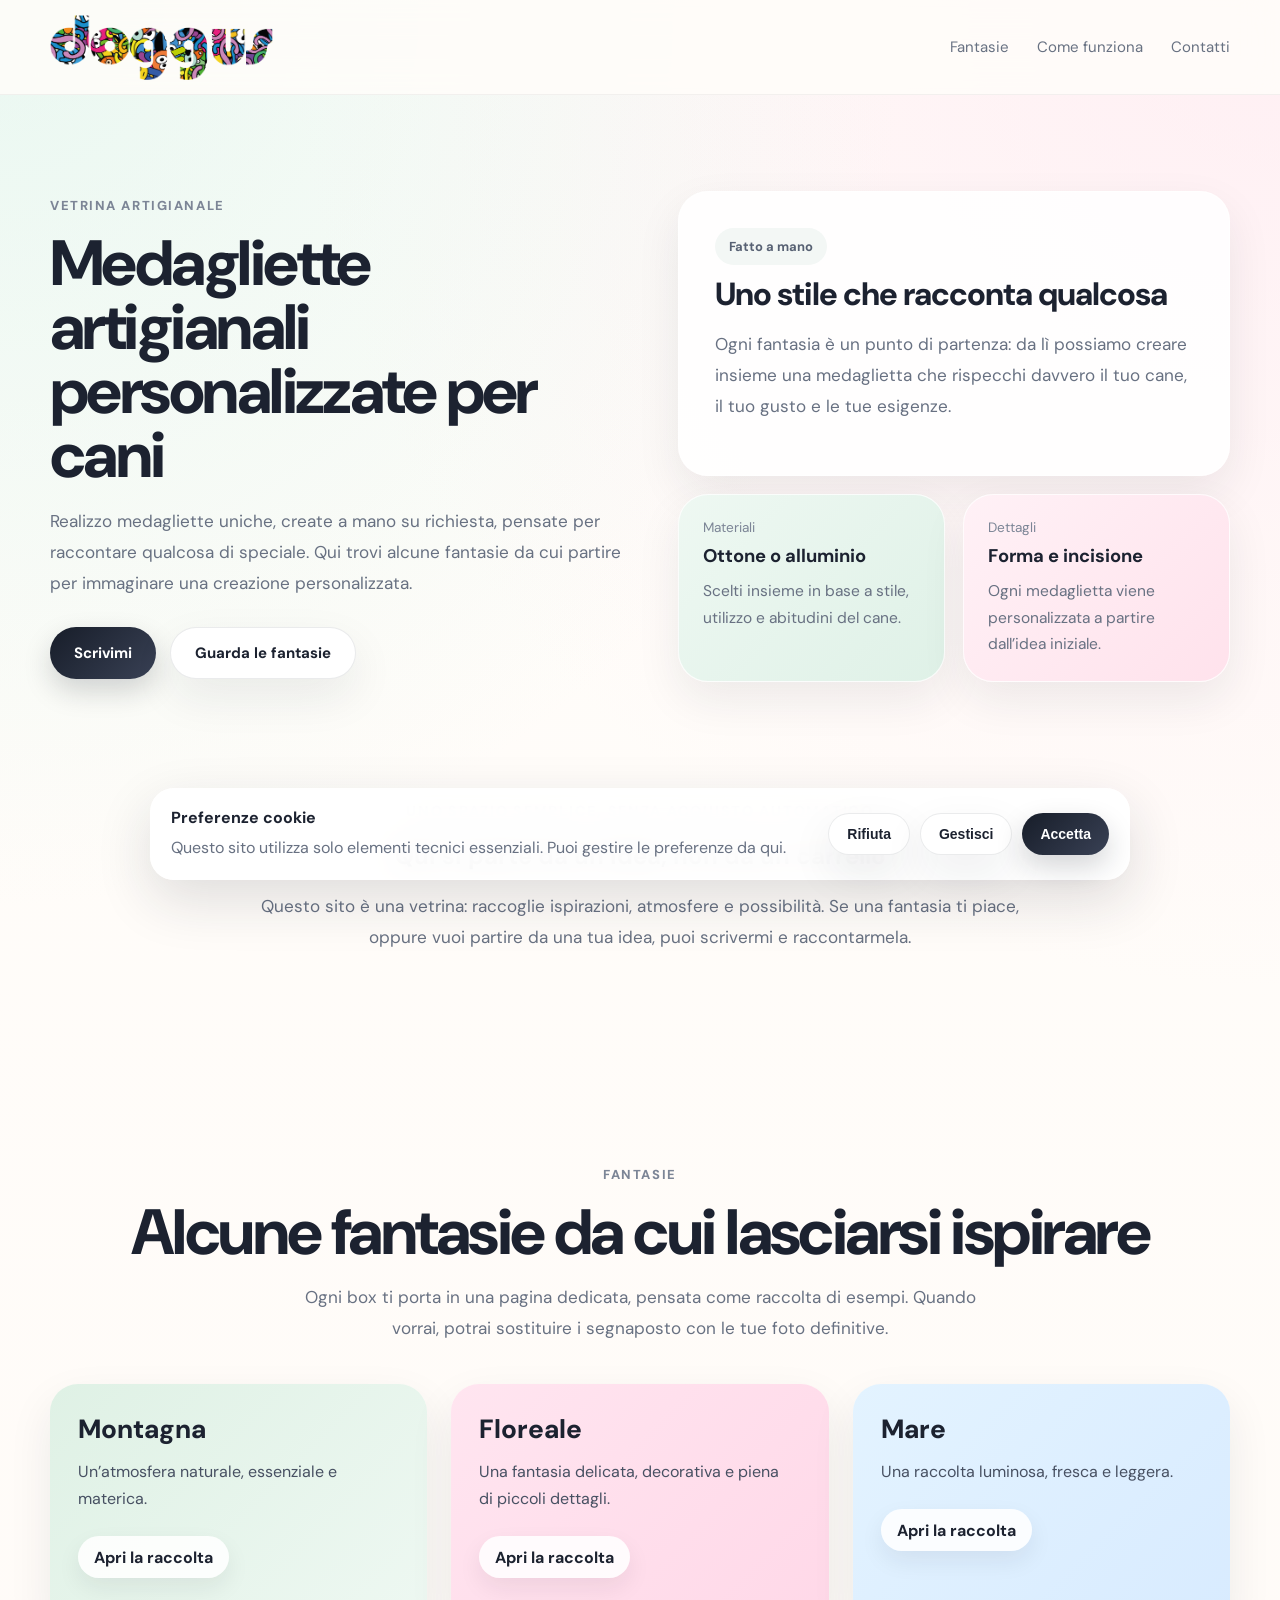
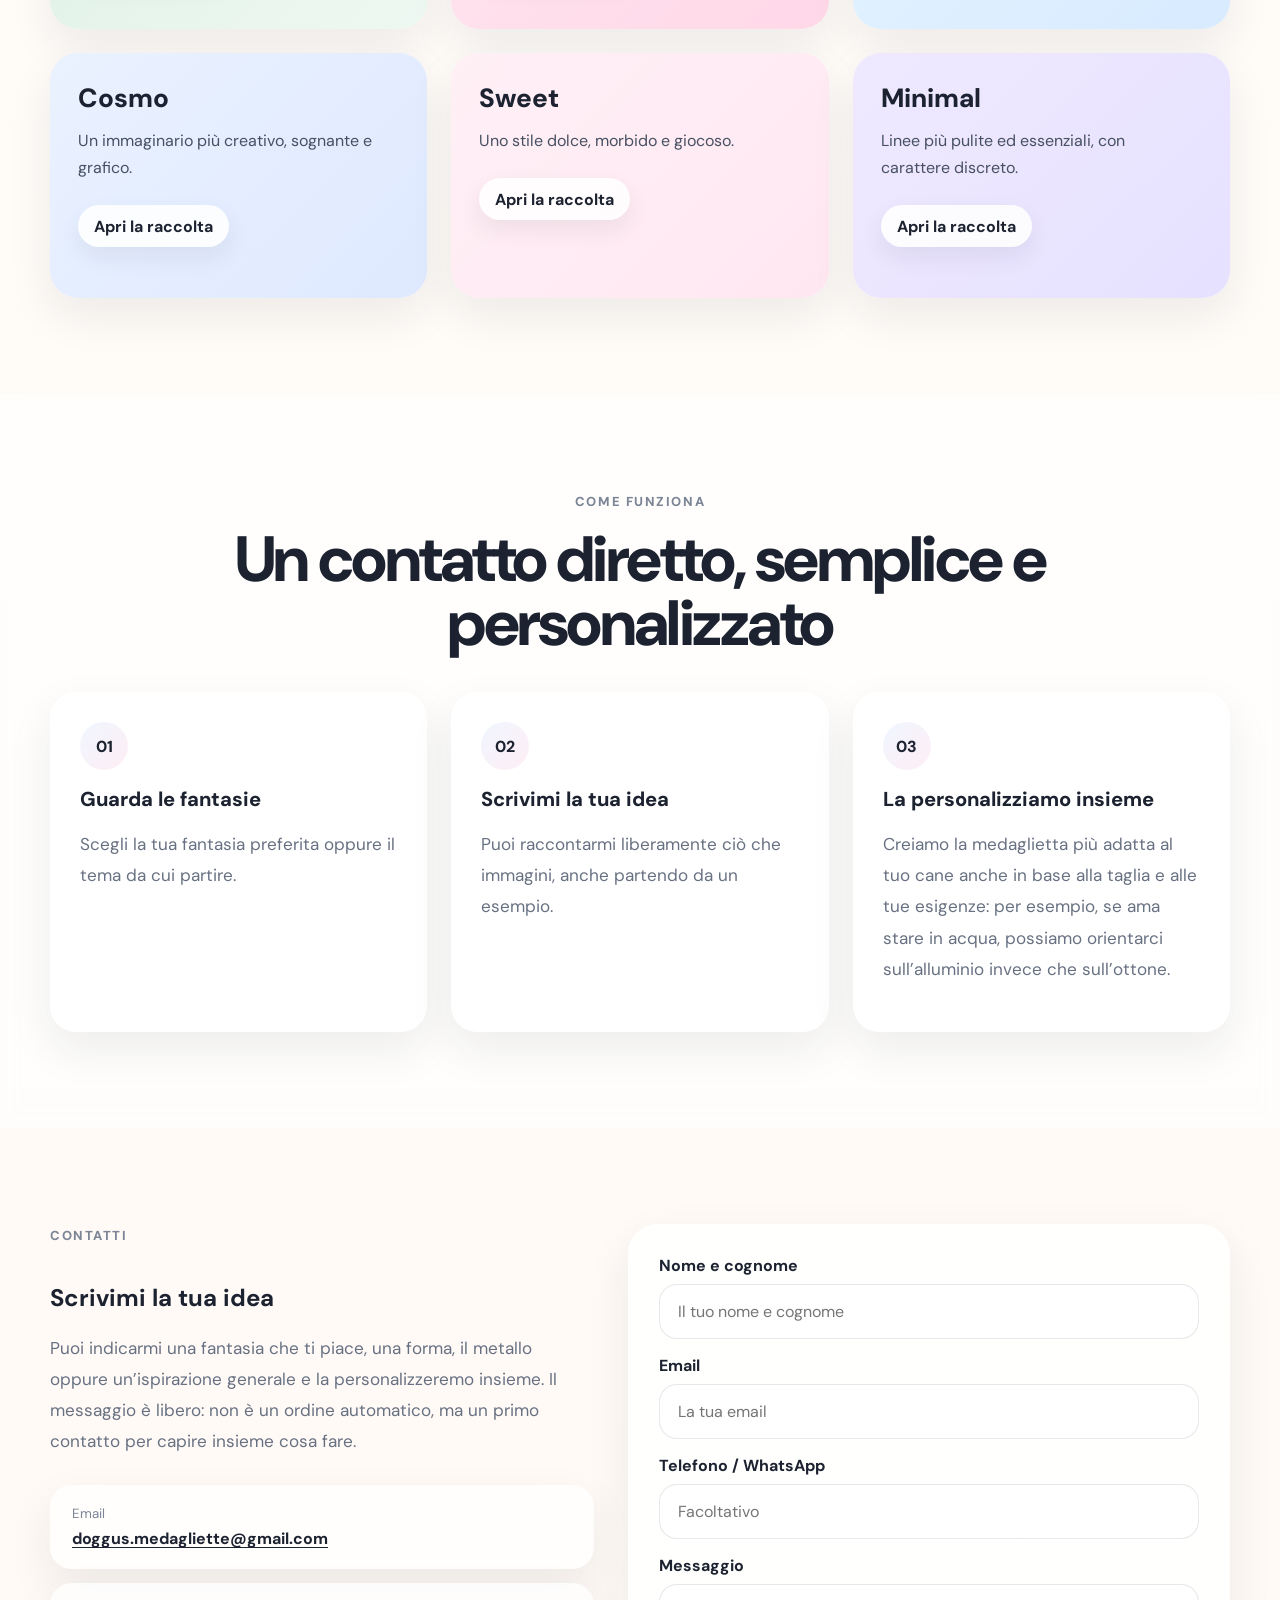
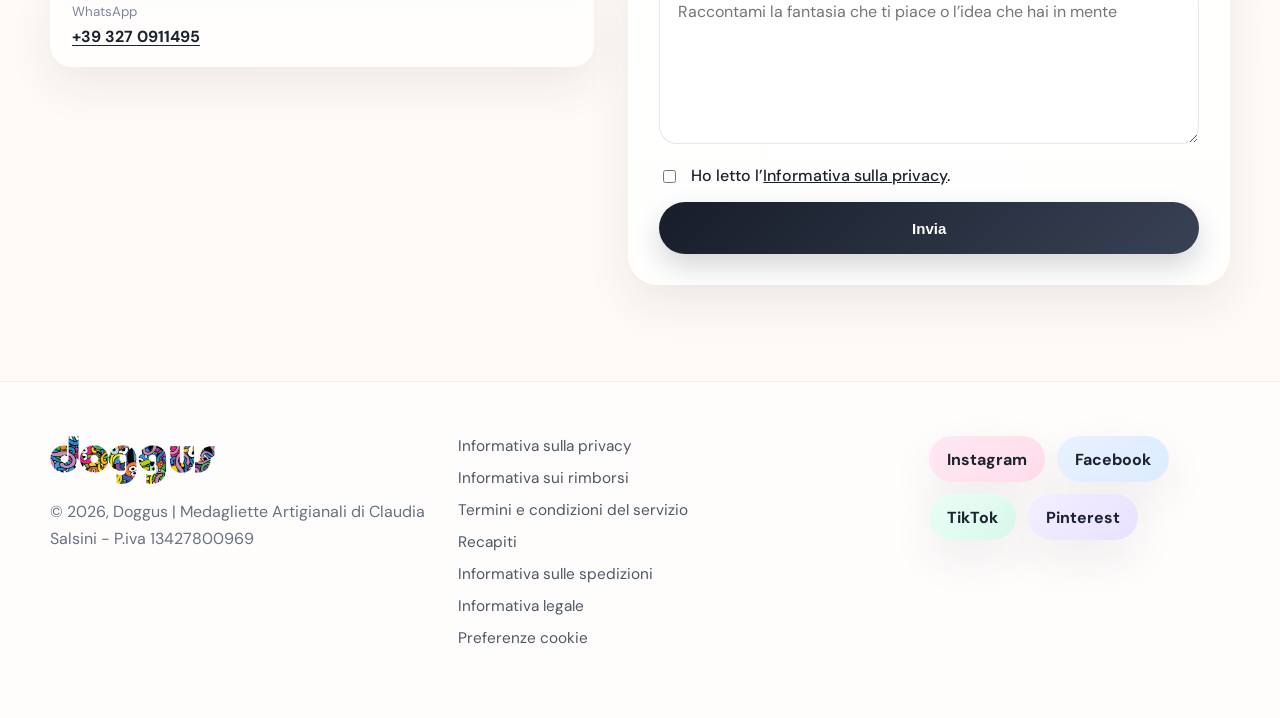
==== commit 182a005e: "premium corretta completa" ====
--- a/index.html
+++ b/index.html
@@ -1,63 +1,259 @@
 <!DOCTYPE html>
 <html lang="it">
 <head>
-<meta charset="UTF-8">
-<meta name="viewport" content="width=device-width, initial-scale=1.0">
-<title>Doggus</title>
-<link href="https://fonts.googleapis.com/css2?family=DM+Sans:wght@400;700;800&display=swap" rel="stylesheet">
-<link rel="stylesheet" href="style.css">
+  <meta charset="UTF-8">
+  <meta name="viewport" content="width=device-width, initial-scale=1.0">
+  <title>Doggus | Medagliette artigianali personalizzate</title>
+  <meta name="description" content="Doggus è una vetrina artigianale di medagliette personalizzate per cani, realizzate a mano su richiesta.">
+  <link rel="preconnect" href="https://fonts.googleapis.com">
+  <link rel="preconnect" href="https://fonts.gstatic.com" crossorigin>
+  <link href="https://fonts.googleapis.com/css2?family=DM+Sans:wght@400;500;700;800&display=swap" rel="stylesheet">
+  <link rel="stylesheet" href="style.css">
 </head>
-
 <body>
-
-<header class="header">
-<img src="assets/logo.png" class="logo">
-</header>
-
-<section class="hero">
-<h1>Medagliette artigianali personalizzate per cani</h1>
-<p>Realizzo medagliette uniche, create a mano su richiesta.</p>
-<a href="#contatti" class="btn">Scrivimi</a>
-</section>
-
-<section class="fantasie">
-<h2>Fantasie e stili</h2>
-<p>Questi sono esempi di fantasie. Ogni medaglietta è personalizzata.</p>
-
-<div class="grid">
-<div class="card">Montagna</div>
-<div class="card">Floreale</div>
-<div class="card">Mare</div>
-<div class="card">Cosmo</div>
-<div class="card">Sweet</div>
-<div class="card">Minimal</div>
-</div>
-</section>
-
-<section class="steps">
-<h2>Come funziona</h2>
-
-<div class="step">Guarda le fantasie</div>
-<div class="step">Scrivimi</div>
-<div class="step">Creiamo la medaglietta perfetta per il tuo cane</div>
-
-</section>
-
-<section id="contatti">
-<h2>Scrivimi</h2>
-<p>Puoi indicarmi una fantasia che ti piace, una forma, il metallo oppure un’ispirazione generale.</p>
-
-<p>Email: doggus.medagliette@gmail.com</p>
-<p>WhatsApp: +39 327 0911495</p>
-
-<form>
-<input placeholder="Nome e cognome">
-<input placeholder="Email">
-<input placeholder="Telefono / WhatsApp">
-<textarea placeholder="Messaggio"></textarea>
-<button>Invia</button>
-</form>
-</section>
-
+  <div class="page-bg">
+    <header class="site-header">
+      <div class="container nav-wrap">
+        <a href="#top" class="brand" aria-label="Doggus home">
+          <img src="assets/logo.png" alt="Doggus" class="logo">
+        </a>
+        <nav class="site-nav" aria-label="Navigazione principale">
+          <a href="#fantasie">Fantasie</a>
+          <a href="#come-funziona">Come funziona</a>
+          <a href="#contatti">Contatti</a>
+        </nav>
+      </div>
+    </header>
+
+    <main id="top">
+      <section class="hero section">
+        <div class="container hero-grid">
+          <div class="hero-copy reveal">
+            <span class="eyebrow">Vetrina artigianale</span>
+            <h1>Medagliette artigianali personalizzate per cani</h1>
+            <p class="hero-text">
+              Realizzo medagliette uniche, create a mano su richiesta, pensate per raccontare qualcosa di speciale.
+              Qui trovi alcune fantasie da cui partire per immaginare una creazione personalizzata.
+            </p>
+            <div class="hero-actions">
+              <a href="#contatti" class="btn btn-primary">Scrivimi</a>
+              <a href="#fantasie" class="btn btn-secondary">Guarda le fantasie</a>
+            </div>
+          </div>
+
+          <div class="hero-panel reveal delay-1">
+            <div class="hero-card main-panel">
+              <span class="hero-badge">Fatto a mano</span>
+              <h2>Uno stile che racconta qualcosa</h2>
+              <p>
+                Ogni fantasia è un punto di partenza: da lì possiamo creare insieme una medaglietta che rispecchi davvero il tuo cane,
+                il tuo gusto e le tue esigenze.
+              </p>
+            </div>
+
+            <div class="mini-panels">
+              <div class="hero-card soft-card mint">
+                <small>Materiali</small>
+                <strong>Ottone o alluminio</strong>
+                <p>Scelti insieme in base a stile, utilizzo e abitudini del cane.</p>
+              </div>
+
+              <div class="hero-card soft-card blush">
+                <small>Dettagli</small>
+                <strong>Forma e incisione</strong>
+                <p>Ogni medaglietta viene personalizzata a partire dall’idea iniziale.</p>
+              </div>
+            </div>
+          </div>
+        </div>
+      </section>
+
+      <section class="section intro-strip reveal">
+        <div class="container narrow center">
+          <p class="intro-kicker">Uno spazio semplice, senza acquisto automatico</p>
+          <h2>Qui si parte da un’idea, non da un carrello</h2>
+          <p class="section-copy">
+            Questo sito è una vetrina: raccoglie ispirazioni, atmosfere e possibilità. Se una fantasia ti piace,
+            oppure vuoi partire da una tua idea, puoi scrivermi e raccontarmela.
+          </p>
+        </div>
+      </section>
+
+      <section id="fantasie" class="section">
+        <div class="container">
+          <div class="section-head center reveal">
+            <span class="eyebrow">Fantasie</span>
+            <h2>Alcune fantasie da cui lasciarsi ispirare</h2>
+            <p class="section-copy max-copy">
+              Ogni box ti porta in una pagina dedicata, pensata come raccolta di esempi.
+              Quando vorrai, potrai sostituire i segnaposto con le tue foto definitive.
+            </p>
+          </div>
+
+          <div class="fantasy-grid">
+            <a href="themes/montagna.html" class="fantasy-card tone-green reveal">
+              <h3>Montagna</h3>
+              <p>Un’atmosfera naturale, essenziale e materica.</p>
+              <span class="open-pill">Apri la raccolta</span>
+            </a>
+
+            <a href="themes/floreale.html" class="fantasy-card tone-fuchsia reveal delay-1">
+              <h3>Floreale</h3>
+              <p>Una fantasia delicata, decorativa e piena di piccoli dettagli.</p>
+              <span class="open-pill">Apri la raccolta</span>
+            </a>
+
+            <a href="themes/mare.html" class="fantasy-card tone-blue reveal delay-2">
+              <h3>Mare</h3>
+              <p>Una raccolta luminosa, fresca e leggera.</p>
+              <span class="open-pill">Apri la raccolta</span>
+            </a>
+
+            <a href="themes/cosmo.html" class="fantasy-card tone-sky reveal">
+              <h3>Cosmo</h3>
+              <p>Un immaginario più creativo, sognante e grafico.</p>
+              <span class="open-pill">Apri la raccolta</span>
+            </a>
+
+            <a href="themes/sweet.html" class="fantasy-card tone-pink reveal delay-1">
+              <h3>Sweet</h3>
+              <p>Uno stile dolce, morbido e giocoso.</p>
+              <span class="open-pill">Apri la raccolta</span>
+            </a>
+
+            <a href="themes/minimal.html" class="fantasy-card tone-lilac reveal delay-2">
+              <h3>Minimal</h3>
+              <p>Linee più pulite ed essenziali, con carattere discreto.</p>
+              <span class="open-pill">Apri la raccolta</span>
+            </a>
+          </div>
+        </div>
+      </section>
+
+      <section id="come-funziona" class="section section-soft">
+        <div class="container">
+          <div class="section-head center reveal">
+            <span class="eyebrow">Come funziona</span>
+            <h2>Un contatto diretto, semplice e personalizzato</h2>
+          </div>
+
+          <div class="steps-grid">
+            <article class="step-card reveal">
+              <div class="step-num">01</div>
+              <h3>Guarda le fantasie</h3>
+              <p>Scegli la tua fantasia preferita oppure il tema da cui partire.</p>
+            </article>
+
+            <article class="step-card reveal delay-1">
+              <div class="step-num">02</div>
+              <h3>Scrivimi la tua idea</h3>
+              <p>Puoi raccontarmi liberamente ciò che immagini, anche partendo da un esempio.</p>
+            </article>
+
+            <article class="step-card reveal delay-2">
+              <div class="step-num">03</div>
+              <h3>La personalizziamo insieme</h3>
+              <p>Creiamo la medaglietta più adatta al tuo cane anche in base alla taglia e alle tue esigenze: per esempio, se ama stare in acqua, possiamo orientarci sull’alluminio invece che sull’ottone.</p>
+            </article>
+          </div>
+        </div>
+      </section>
+
+      <section id="contatti" class="section">
+        <div class="container contact-grid">
+          <div class="contact-copy reveal">
+            <span class="eyebrow">Contatti</span>
+            <h2>Scrivimi la tua idea</h2>
+            <p class="section-copy">
+              Puoi indicarmi una fantasia che ti piace, una forma, il metallo oppure un’ispirazione generale e la personalizzeremo insieme.
+              Il messaggio è libero: non è un ordine automatico, ma un primo contatto per capire insieme cosa fare.
+            </p>
+
+            <div class="contact-info">
+              <div class="contact-chip">
+                <small>Email</small>
+                <strong><a href="mailto:doggus.medagliette@gmail.com">doggus.medagliette@gmail.com</a></strong>
+              </div>
+              <div class="contact-chip">
+                <small>WhatsApp</small>
+                <strong><a href="https://wa.me/393270911495" target="_blank" rel="noreferrer">+39 327 0911495</a></strong>
+              </div>
+            </div>
+          </div>
+
+          <form class="contact-form reveal delay-1" name="contatti-doggus" method="POST" data-netlify="true" action="thank-you.html">
+            <input type="hidden" name="form-name" value="contatti-doggus">
+            <label>
+              <span>Nome e cognome</span>
+              <input type="text" name="nome" placeholder="Il tuo nome e cognome" required>
+            </label>
+
+            <label>
+              <span>Email</span>
+              <input type="email" name="email" placeholder="La tua email" required>
+            </label>
+
+            <label>
+              <span>Telefono / WhatsApp</span>
+              <input type="text" name="telefono" placeholder="Facoltativo">
+            </label>
+
+            <label>
+              <span>Messaggio</span>
+              <textarea name="messaggio" rows="6" placeholder="Raccontami la fantasia che ti piace o l’idea che hai in mente"></textarea>
+            </label>
+
+            <label class="checkline">
+              <input type="checkbox" required>
+              <span>Ho letto l’<a href="privacy.html">Informativa sulla privacy</a>.</span>
+            </label>
+
+            <button type="submit" class="btn btn-primary btn-full">Invia</button>
+          </form>
+        </div>
+      </section>
+    </main>
+
+    <footer class="site-footer">
+      <div class="container footer-grid">
+        <div class="footer-brand">
+          <img src="assets/logo.png" alt="Doggus" class="footer-logo">
+          <p>© 2026, Doggus | Medagliette Artigianali di Claudia Salsini - P.iva 13427800969</p>
+        </div>
+
+        <div class="footer-links">
+          <a href="privacy.html">Informativa sulla privacy</a>
+          <a href="rimborsi.html">Informativa sui rimborsi</a>
+          <a href="termini.html">Termini e condizioni del servizio</a>
+          <a href="recapiti.html">Recapiti</a>
+          <a href="spedizioni.html">Informativa sulle spedizioni</a>
+          <a href="informativa-legale.html">Informativa legale</a>
+          <a href="cookies.html">Preferenze cookie</a>
+        </div>
+
+        <div class="socials">
+          <a class="social ig" href="https://www.instagram.com/medagliette.doggus/" target="_blank" rel="noreferrer">Instagram</a>
+          <a class="social fb" href="#" aria-disabled="true">Facebook</a>
+          <a class="social tk" href="#" aria-disabled="true">TikTok</a>
+          <a class="social pi" href="#" aria-disabled="true">Pinterest</a>
+        </div>
+      </div>
+    </footer>
+
+    <div class="cookie-banner" id="cookieBanner">
+      <div class="cookie-content">
+        <div>
+          <strong>Preferenze cookie</strong>
+          <p>Questo sito utilizza solo elementi tecnici essenziali. Puoi gestire le preferenze da qui.</p>
+        </div>
+        <div class="cookie-actions">
+          <button class="btn btn-secondary btn-small" type="button" id="cookieReject">Rifiuta</button>
+          <button class="btn btn-secondary btn-small" type="button" id="cookiePrefs">Gestisci</button>
+          <button class="btn btn-primary btn-small" type="button" id="cookieAccept">Accetta</button>
+        </div>
+      </div>
+    </div>
+  </div>
+  <script src="script.js"></script>
 </body>
 </html>
--- a/style.css
+++ b/style.css
@@ -1,4 +1,583 @@
-body{font-family:'DM Sans';padding:0;margin:0;text-align:center}
-.hero{padding:80px 20px}
-.grid{display:grid;grid-template-columns:repeat(auto-fit,minmax(150px,1fr));gap:20px;padding:40px}
-.card{padding:40px;border-radius:20px;background:#f5f5f5}
+
+:root{
+  --bg:#fffdfa;
+  --bg-soft:#fff7f2;
+  --panel:#ffffff;
+  --text:#1c2230;
+  --muted:#687182;
+  --line:rgba(28,34,48,.08);
+  --shadow:0 18px 45px rgba(28,34,48,.08);
+  --radius-xl:30px;
+  --radius-lg:24px;
+  --radius-md:18px;
+  --container:1180px;
+  --narrow:760px;
+}
+
+*{box-sizing:border-box}
+html{scroll-behavior:smooth}
+body{
+  margin:0;
+  font-family:"DM Sans",system-ui,-apple-system,sans-serif;
+  color:var(--text);
+  background:
+    radial-gradient(circle at 0% 0%, rgba(214,243,233,.52), transparent 22%),
+    radial-gradient(circle at 100% 0%, rgba(255,224,236,.48), transparent 24%),
+    linear-gradient(180deg, #fffdfa 0%, #fff9f5 100%);
+}
+a{text-decoration:none;color:inherit}
+img{display:block;max-width:100%}
+
+.page-bg{min-height:100vh}
+.container{width:min(calc(100% - 48px), var(--container)); margin:0 auto}
+.narrow{width:min(calc(100% - 48px), var(--narrow)); margin:0 auto}
+.center{text-align:center}
+.section{padding:96px 0}
+.section-soft{
+  background:rgba(255,255,255,.62);
+  backdrop-filter:blur(8px);
+}
+.max-copy{max-width:720px; margin-inline:auto}
+
+.site-header{
+  position:sticky;
+  top:0;
+  z-index:20;
+  background:rgba(255,253,250,.84);
+  backdrop-filter:blur(16px);
+  border-bottom:1px solid rgba(28,34,48,.05);
+}
+.nav-wrap{
+  min-height:94px;
+  display:flex;
+  align-items:center;
+  justify-content:space-between;
+  gap:24px;
+}
+.logo{height:65px; width:auto}
+.site-nav{
+  display:flex;
+  gap:28px;
+  align-items:center;
+  color:var(--muted);
+  font-size:15px;
+}
+.site-nav a{
+  position:relative;
+}
+.site-nav a::after{
+  content:"";
+  position:absolute;
+  left:0;
+  bottom:-7px;
+  width:100%;
+  height:2px;
+  background:linear-gradient(90deg,#9edac7,#f1bfd4,#c8d2ff);
+  transform:scaleX(0);
+  transform-origin:left;
+  transition:transform .25s ease;
+}
+.site-nav a:hover::after{transform:scaleX(1)}
+
+.eyebrow{
+  display:inline-flex;
+  font-size:13px;
+  font-weight:800;
+  letter-spacing:.12em;
+  text-transform:uppercase;
+  color:#7c8596;
+  margin-bottom:18px;
+}
+.hero-grid{
+  display:grid;
+  grid-template-columns:1.02fr .98fr;
+  gap:54px;
+  align-items:center;
+}
+.hero h1,
+.section-head h2{
+  margin:0;
+  font-size:clamp(2.7rem, 5vw, 4.35rem);
+  line-height:1;
+  letter-spacing:-.04em;
+  font-weight:800;
+}
+.hero-text,
+.section-copy,
+.hero-card p,
+.step-card p,
+.contact-copy p{
+  color:var(--muted);
+  line-height:1.82;
+  font-size:1.07rem;
+}
+.hero-actions{
+  display:flex;
+  gap:14px;
+  flex-wrap:wrap;
+  margin-top:28px;
+}
+.btn{
+  border:none;
+  cursor:pointer;
+  display:inline-flex;
+  align-items:center;
+  justify-content:center;
+  min-height:52px;
+  padding:0 24px;
+  border-radius:999px;
+  font-weight:700;
+  font-size:15px;
+  transition:transform .22s ease, box-shadow .22s ease;
+}
+.btn:hover{transform:translateY(-2px)}
+.btn-primary{
+  color:#fff;
+  background:linear-gradient(135deg,#171d29,#394155);
+  box-shadow:0 12px 28px rgba(23,29,41,.18);
+}
+.btn-secondary{
+  background:#fff;
+  color:var(--text);
+  border:1px solid rgba(28,34,48,.09);
+  box-shadow:var(--shadow);
+}
+.btn-small{min-height:42px; padding:0 18px; font-size:14px}
+.btn-full{width:100%}
+
+.hero-panel{
+  display:grid;
+  gap:18px;
+}
+.hero-card{
+  background:rgba(255,255,255,.84);
+  border:1px solid rgba(255,255,255,.82);
+  box-shadow:var(--shadow);
+  border-radius:var(--radius-xl);
+}
+.main-panel{
+  padding:36px;
+}
+.main-panel h2{
+  margin:12px 0 14px;
+  font-size:2rem;
+  line-height:1.08;
+  letter-spacing:-.03em;
+  font-weight:800;
+}
+.hero-badge{
+  display:inline-flex;
+  padding:10px 14px;
+  border-radius:999px;
+  background:#f3f7f5;
+  color:#576173;
+  font-size:13px;
+  font-weight:700;
+}
+.mini-panels{
+  display:grid;
+  grid-template-columns:repeat(2,minmax(0,1fr));
+  gap:18px;
+}
+.soft-card{
+  padding:24px;
+}
+.soft-card small{
+  display:block;
+  margin-bottom:8px;
+  color:#7c8596;
+  font-size:.85rem;
+}
+.soft-card strong{
+  display:block;
+  font-size:1.15rem;
+  margin-bottom:10px;
+}
+.soft-card p{
+  margin:0;
+  font-size:.97rem;
+  line-height:1.7;
+}
+.mint{
+  background:linear-gradient(135deg,#eef8f2,#dff1e7);
+}
+.blush{
+  background:linear-gradient(135deg,#fff1f6,#ffe2ec);
+}
+
+.intro-strip{
+  padding-top:24px;
+}
+.intro-kicker{
+  margin:0 0 10px;
+  color:#858e9d;
+  font-size:.9rem;
+  text-transform:uppercase;
+  letter-spacing:.12em;
+  font-weight:800;
+}
+.section-head h2{
+  margin-bottom:14px;
+}
+.fantasy-grid{
+  margin-top:40px;
+  display:grid;
+  grid-template-columns:repeat(3,minmax(0,1fr));
+  gap:24px;
+}
+.fantasy-card{
+  position:relative;
+  min-height:245px;
+  padding:28px;
+  border-radius:28px;
+  box-shadow:var(--shadow);
+  transition:transform .25s ease, box-shadow .25s ease;
+}
+.fantasy-card:hover{
+  transform:translateY(-6px);
+  box-shadow:0 24px 56px rgba(28,34,48,.12);
+}
+.fantasy-card h3{
+  margin:0 0 12px;
+  font-size:1.65rem;
+  font-weight:800;
+}
+.fantasy-card p{
+  max-width:28ch;
+  margin:0;
+  color:#475062;
+  line-height:1.7;
+}
+.open-pill{
+  display:inline-flex;
+  align-items:center;
+  justify-content:center;
+  margin-top:24px;
+  min-height:42px;
+  padding:0 16px;
+  background:rgba(255,255,255,.88);
+  border-radius:999px;
+  font-weight:700;
+  box-shadow:0 10px 24px rgba(28,34,48,.07);
+}
+.tone-green{background:linear-gradient(135deg,#dff1e5,#eef8f2)}
+.tone-fuchsia{background:linear-gradient(135deg,#ffe5f0,#ffd8e8)}
+.tone-blue{background:linear-gradient(135deg,#e3f3ff,#d8ebff)}
+.tone-sky{background:linear-gradient(135deg,#eaf2ff,#dfe9ff)}
+.tone-pink{background:linear-gradient(135deg,#fff0f6,#ffe7f1)}
+.tone-lilac{background:linear-gradient(135deg,#efe9ff,#e6e1ff)}
+
+.steps-grid{
+  display:grid;
+  grid-template-columns:repeat(3,minmax(0,1fr));
+  gap:24px;
+  margin-top:36px;
+}
+.step-card{
+  background:#fff;
+  padding:30px;
+  border-radius:26px;
+  box-shadow:var(--shadow);
+}
+.step-num{
+  width:48px;
+  height:48px;
+  border-radius:50%;
+  display:grid;
+  place-items:center;
+  font-weight:800;
+  margin-bottom:16px;
+  background:linear-gradient(135deg,#f0f6ff,#ffeef5);
+}
+.step-card h3{
+  margin:0 0 10px;
+  font-size:1.26rem;
+  font-weight:800;
+}
+
+.contact-grid{
+  display:grid;
+  grid-template-columns:.95fr 1.05fr;
+  gap:34px;
+  align-items:start;
+}
+.contact-info{
+  display:grid;
+  gap:14px;
+  margin-top:28px;
+}
+.contact-chip{
+  padding:20px 22px;
+  border-radius:22px;
+  background:rgba(255,255,255,.82);
+  box-shadow:var(--shadow);
+}
+.contact-chip small{
+  display:block;
+  color:#7c8596;
+  margin-bottom:6px;
+}
+.contact-chip strong a{
+  text-decoration:underline;
+  text-underline-offset:3px;
+}
+.contact-form{
+  background:rgba(255,255,255,.86);
+  padding:30px;
+  border-radius:30px;
+  box-shadow:var(--shadow);
+  border:1px solid rgba(255,255,255,.85);
+}
+.contact-form label{
+  display:block;
+  margin-bottom:16px;
+}
+.contact-form span{
+  display:block;
+  font-weight:700;
+  margin-bottom:8px;
+}
+.contact-form input,
+.contact-form textarea{
+  width:100%;
+  padding:16px 18px;
+  border-radius:18px;
+  border:1px solid rgba(28,34,48,.1);
+  background:#fff;
+  font:inherit;
+  color:var(--text);
+  transition:border-color .22s ease, box-shadow .22s ease;
+}
+.contact-form input:focus,
+.contact-form textarea:focus{
+  outline:none;
+  border-color:#c8d2ff;
+  box-shadow:0 0 0 4px rgba(200,210,255,.18);
+}
+.checkline{
+  display:flex !important;
+  gap:12px;
+  align-items:flex-start;
+}
+.checkline input{
+  width:auto;
+  margin-top:5px;
+}
+.checkline span{
+  margin:0;
+  font-weight:500;
+}
+.checkline a{text-decoration:underline}
+
+.site-footer{
+  padding:54px 0 70px;
+  border-top:1px solid rgba(28,34,48,.06);
+  background:rgba(255,255,255,.64);
+  backdrop-filter:blur(10px);
+}
+.footer-grid{
+  display:grid;
+  grid-template-columns:1.2fr 1.4fr .95fr;
+  gap:28px;
+  align-items:start;
+}
+.footer-logo{
+  height:48px;
+  margin-bottom:14px;
+}
+.footer-brand p{
+  margin:0;
+  color:var(--muted);
+  line-height:1.7;
+}
+.footer-links{
+  display:grid;
+  gap:12px;
+}
+.footer-links a{
+  color:#4e5868;
+  font-size:.96rem;
+}
+.socials{
+  display:flex;
+  flex-wrap:wrap;
+  gap:12px;
+}
+.social{
+  display:inline-flex;
+  align-items:center;
+  justify-content:center;
+  min-height:46px;
+  padding:0 18px;
+  border-radius:999px;
+  font-weight:700;
+  box-shadow:var(--shadow);
+}
+.ig{background:linear-gradient(135deg,#ffe8f3,#ffddea)}
+.fb{background:linear-gradient(135deg,#e8f2ff,#dcebff)}
+.tk{background:linear-gradient(135deg,#e8fff6,#d9f8eb)}
+.pi{background:linear-gradient(135deg,#f3efff,#e9e1ff)}
+
+.cookie-banner{
+  position:fixed;
+  left:20px;
+  right:20px;
+  bottom:20px;
+  z-index:40;
+  max-width:980px;
+  margin:0 auto;
+  background:rgba(255,255,255,.92);
+  border:1px solid rgba(255,255,255,.9);
+  box-shadow:0 20px 55px rgba(28,34,48,.14);
+  border-radius:24px;
+  backdrop-filter:blur(18px);
+  padding:18px 20px;
+}
+.cookie-content{
+  display:flex;
+  justify-content:space-between;
+  gap:18px;
+  align-items:center;
+}
+.cookie-content strong{
+  display:block;
+  margin-bottom:6px;
+}
+.cookie-content p{
+  margin:0;
+  color:var(--muted);
+  line-height:1.7;
+}
+.cookie-actions{
+  display:flex;
+  gap:10px;
+  flex-wrap:wrap;
+}
+
+.theme-body{
+  background:linear-gradient(180deg,#fffdfa 0%, #fff9f5 100%);
+}
+.back-link{
+  display:inline-block;
+  margin-bottom:18px;
+  color:#657082;
+  font-weight:700;
+}
+.theme-grid{
+  display:grid;
+  grid-template-columns:repeat(3,minmax(0,1fr));
+  gap:22px;
+  margin-top:34px;
+}
+.theme-placeholder{
+  aspect-ratio:1/1.04;
+  border-radius:28px;
+  box-shadow:var(--shadow);
+  background:
+    linear-gradient(135deg,rgba(255,255,255,.82),rgba(255,255,255,.62)),
+    linear-gradient(135deg,#dff1e5,#ffe8f3,#e3ecff);
+}
+.theme-note{
+  text-align:center;
+  color:var(--muted);
+  margin-top:24px;
+}
+
+.legal-card{
+  background:rgba(255,255,255,.86);
+  box-shadow:var(--shadow);
+  border-radius:28px;
+  padding:32px;
+  line-height:1.82;
+  color:#4f5868;
+}
+.legal-card p:first-child{margin-top:0}
+
+.reveal{
+  opacity:0;
+  transform:translateY(20px);
+  transition:opacity .7s ease, transform .7s ease;
+}
+.reveal.in-view{
+  opacity:1;
+  transform:none;
+}
+.delay-1{transition-delay:.12s}
+.delay-2{transition-delay:.22s}
+
+@media (max-width:1100px){
+  .hero-grid,
+  .contact-grid,
+  .footer-grid{
+    grid-template-columns:1fr;
+  }
+  .fantasy-grid{
+    grid-template-columns:repeat(2,minmax(0,1fr));
+  }
+  .steps-grid{
+    grid-template-columns:1fr;
+  }
+  .theme-grid{
+    grid-template-columns:repeat(2,minmax(0,1fr));
+  }
+}
+
+@media (max-width:760px){
+  .container,.narrow{
+    width:min(calc(100% - 28px), var(--container));
+  }
+  .section{
+    padding:74px 0;
+  }
+  .nav-wrap{
+    min-height:84px;
+    flex-wrap:wrap;
+    justify-content:center;
+    padding:14px 0;
+  }
+  .site-nav{
+    width:100%;
+    justify-content:center;
+    gap:18px;
+    font-size:14px;
+  }
+  .hero-grid{
+    gap:26px;
+  }
+  .hero h1,
+  .section-head h2{
+    font-size:clamp(2.1rem, 9vw, 3rem);
+  }
+  .hero-actions{
+    flex-direction:column;
+  }
+  .btn{
+    width:100%;
+  }
+  .mini-panels{
+    grid-template-columns:1fr;
+  }
+  .fantasy-grid,
+  .theme-grid{
+    grid-template-columns:1fr;
+  }
+  .fantasy-card{
+    min-height:unset;
+  }
+  .cookie-banner{
+    left:14px;
+    right:14px;
+    bottom:14px;
+  }
+  .cookie-content{
+    flex-direction:column;
+    align-items:flex-start;
+  }
+  .cookie-actions{
+    width:100%;
+  }
+  .cookie-actions .btn{
+    flex:1;
+    width:auto;
+  }
+}
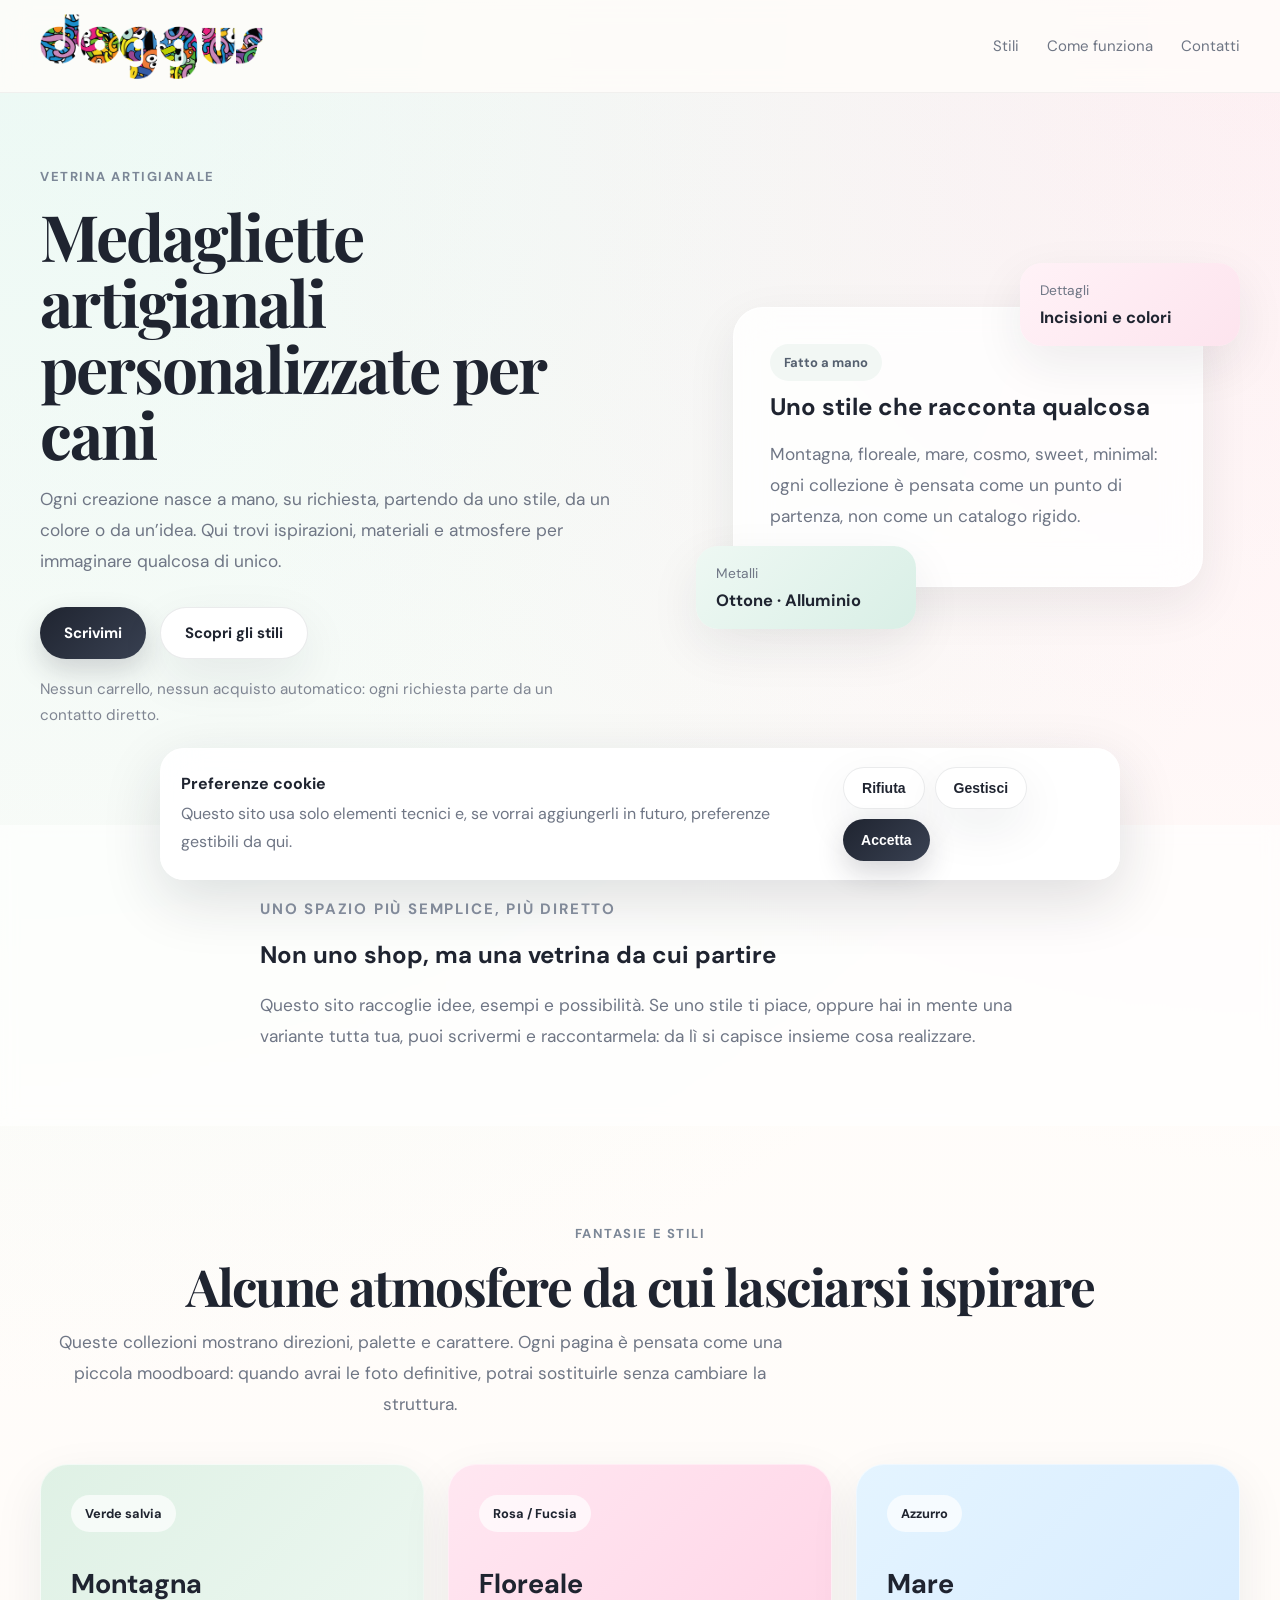
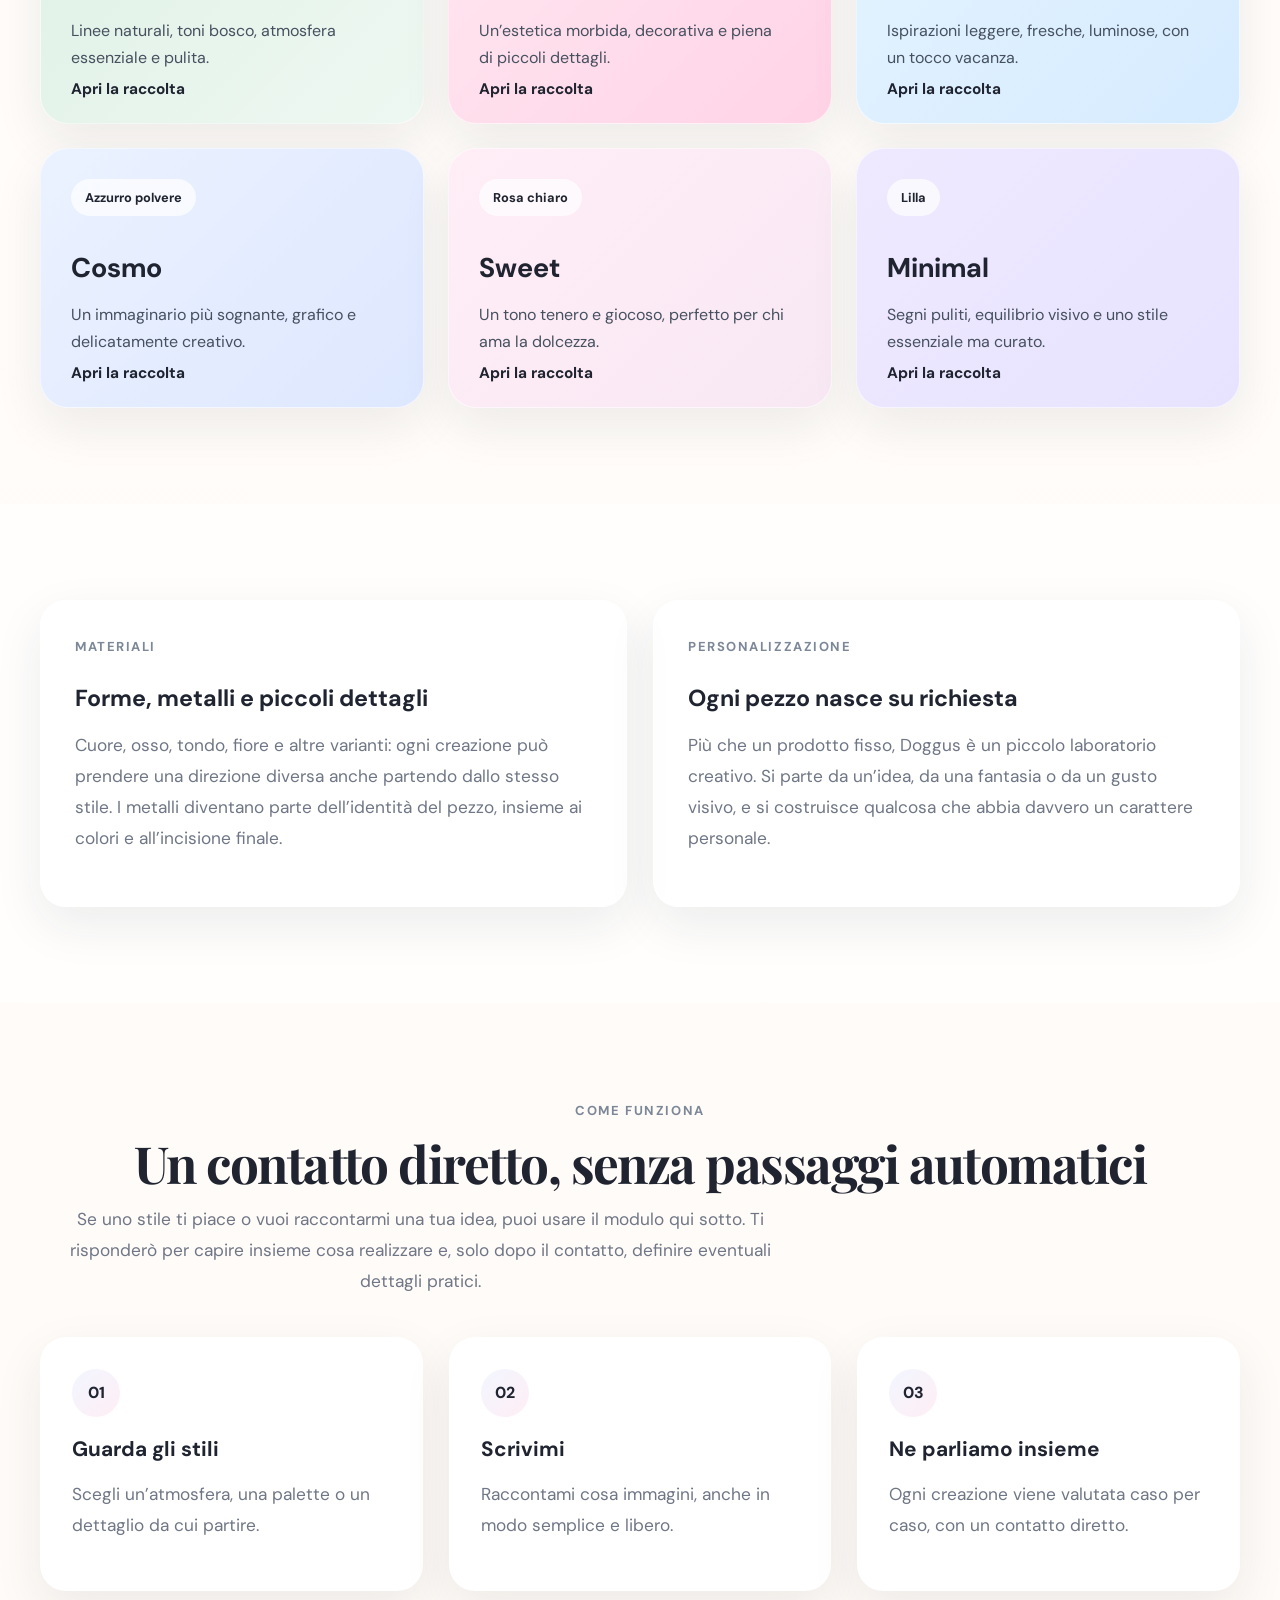
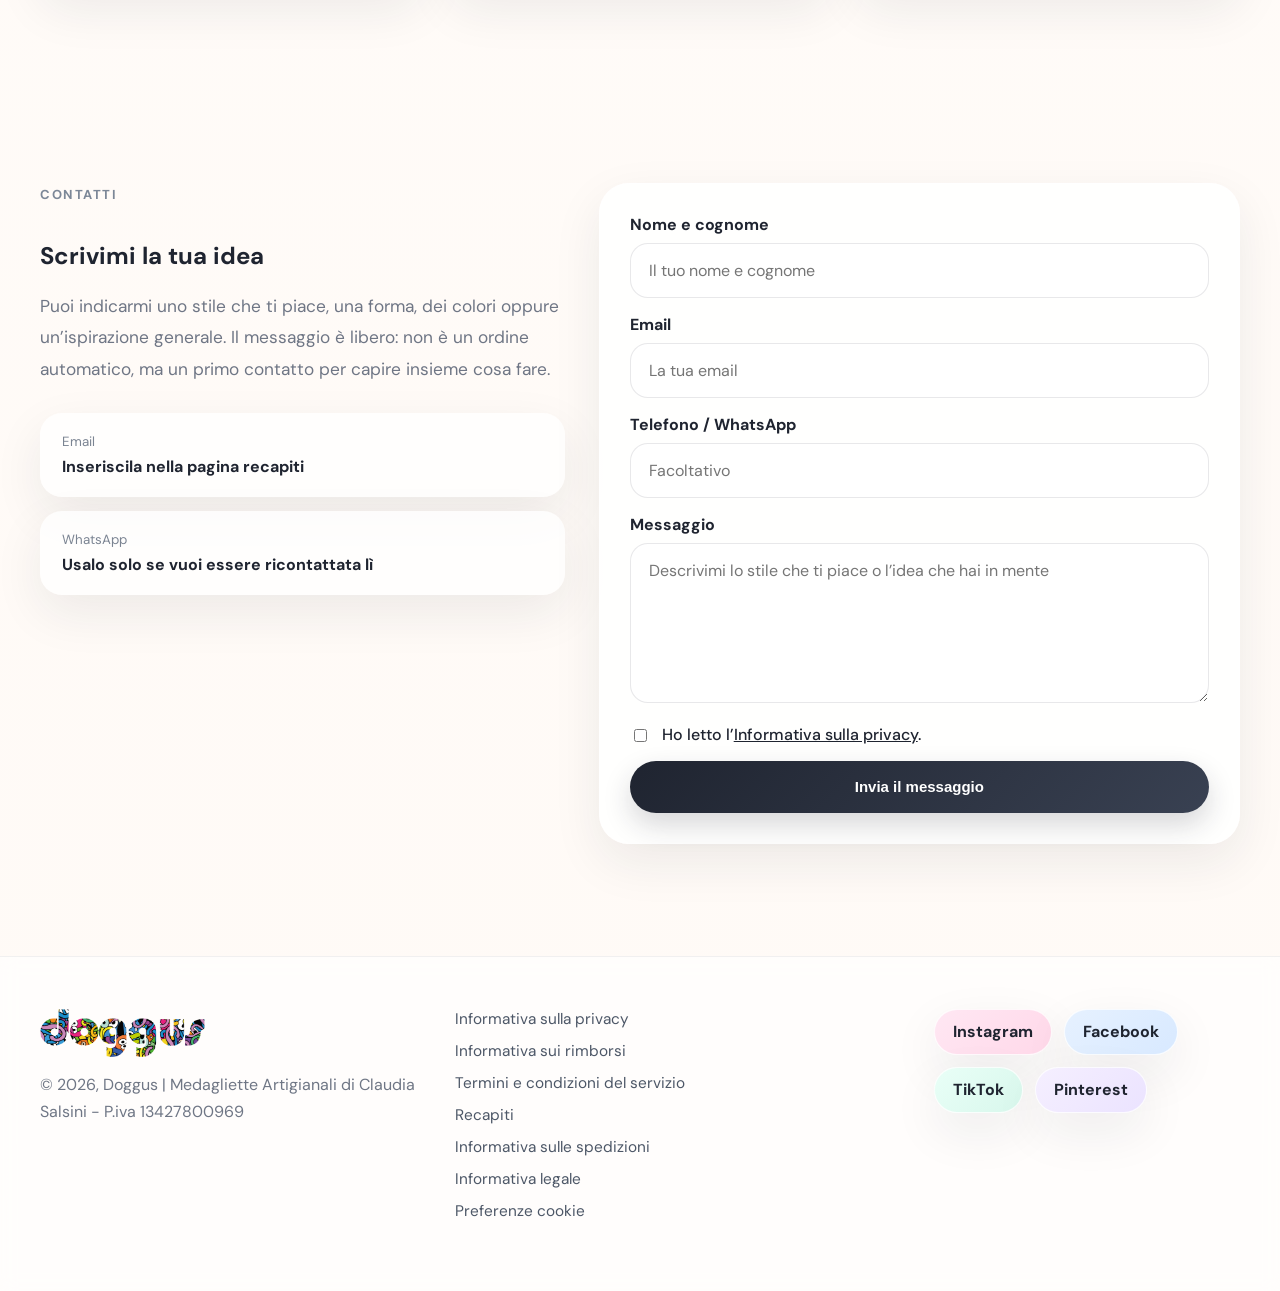
==== commit 3318d1b5: "restore previous premium version" ====
--- a/index.html
+++ b/index.html
@@ -1,223 +1,247 @@
 <!DOCTYPE html>
 <html lang="it">
 <head>
-  <meta charset="UTF-8">
-  <meta name="viewport" content="width=device-width, initial-scale=1.0">
+  <meta charset="UTF-8" />
+  <meta name="viewport" content="width=device-width, initial-scale=1.0" />
   <title>Doggus | Medagliette artigianali personalizzate</title>
-  <meta name="description" content="Doggus è una vetrina artigianale di medagliette personalizzate per cani, realizzate a mano su richiesta.">
+  <meta name="description" content="Doggus realizza medagliette artigianali personalizzate per cani, create a mano su richiesta. Una vetrina di stili, ispirazioni e dettagli." />
   <link rel="preconnect" href="https://fonts.googleapis.com">
   <link rel="preconnect" href="https://fonts.gstatic.com" crossorigin>
-  <link href="https://fonts.googleapis.com/css2?family=DM+Sans:wght@400;500;700;800&display=swap" rel="stylesheet">
-  <link rel="stylesheet" href="style.css">
+  <link href="https://fonts.googleapis.com/css2?family=DM+Sans:wght@400;500;700;800&family=Playfair+Display:wght@600;700&display=swap" rel="stylesheet">
+  <link rel="stylesheet" href="style.css" />
 </head>
 <body>
-  <div class="page-bg">
-    <header class="site-header">
+  <div class="site-shell">
+    <header class="topbar">
       <div class="container nav-wrap">
-        <a href="#top" class="brand" aria-label="Doggus home">
-          <img src="assets/logo.png" alt="Doggus" class="logo">
+        <a class="brand" href="#home" aria-label="Doggus home">
+          <img src="assets/logo.png" alt="Doggus" class="logo" />
         </a>
-        <nav class="site-nav" aria-label="Navigazione principale">
-          <a href="#fantasie">Fantasie</a>
-          <a href="#come-funziona">Come funziona</a>
+        <nav class="nav" aria-label="Navigazione principale">
+          <a href="#stili">Stili</a>
+          <a href="#processo">Come funziona</a>
           <a href="#contatti">Contatti</a>
         </nav>
       </div>
     </header>
 
-    <main id="top">
+    <main id="home">
       <section class="hero section">
         <div class="container hero-grid">
           <div class="hero-copy reveal">
             <span class="eyebrow">Vetrina artigianale</span>
             <h1>Medagliette artigianali personalizzate per cani</h1>
-            <p class="hero-text">
-              Realizzo medagliette uniche, create a mano su richiesta, pensate per raccontare qualcosa di speciale.
-              Qui trovi alcune fantasie da cui partire per immaginare una creazione personalizzata.
+            <p class="lead">
+              Ogni creazione nasce a mano, su richiesta, partendo da uno stile, da un colore o da un’idea.
+              Qui trovi ispirazioni, materiali e atmosfere per immaginare qualcosa di unico.
             </p>
             <div class="hero-actions">
-              <a href="#contatti" class="btn btn-primary">Scrivimi</a>
-              <a href="#fantasie" class="btn btn-secondary">Guarda le fantasie</a>
-            </div>
-          </div>
-
-          <div class="hero-panel reveal delay-1">
-            <div class="hero-card main-panel">
-              <span class="hero-badge">Fatto a mano</span>
-              <h2>Uno stile che racconta qualcosa</h2>
+              <a class="btn btn-primary" href="#contatti">Scrivimi</a>
+              <a class="btn btn-secondary" href="#stili">Scopri gli stili</a>
+            </div>
+            <div class="micro-note">
+              Nessun carrello, nessun acquisto automatico: ogni richiesta parte da un contatto diretto.
+            </div>
+          </div>
+
+          <div class="hero-showcase reveal delay-1">
+            <div class="glass-card hero-card hero-card-main">
+              <div class="shape-chip">Fatto a mano</div>
+              <h3>Uno stile che racconta qualcosa</h3>
               <p>
-                Ogni fantasia è un punto di partenza: da lì possiamo creare insieme una medaglietta che rispecchi davvero il tuo cane,
-                il tuo gusto e le tue esigenze.
+                Montagna, floreale, mare, cosmo, sweet, minimal: ogni collezione è pensata come un punto di partenza,
+                non come un catalogo rigido.
               </p>
             </div>
-
-            <div class="mini-panels">
-              <div class="hero-card soft-card mint">
-                <small>Materiali</small>
-                <strong>Ottone o alluminio</strong>
-                <p>Scelti insieme in base a stile, utilizzo e abitudini del cane.</p>
-              </div>
-
-              <div class="hero-card soft-card blush">
-                <small>Dettagli</small>
-                <strong>Forma e incisione</strong>
-                <p>Ogni medaglietta viene personalizzata a partire dall’idea iniziale.</p>
-              </div>
-            </div>
-          </div>
-        </div>
-      </section>
-
-      <section class="section intro-strip reveal">
-        <div class="container narrow center">
-          <p class="intro-kicker">Uno spazio semplice, senza acquisto automatico</p>
-          <h2>Qui si parte da un’idea, non da un carrello</h2>
+            <div class="floating-card card-soft-green">
+              <span>Metalli</span>
+              <strong>Ottone · Alluminio</strong>
+            </div>
+            <div class="floating-card card-soft-pink">
+              <span>Dettagli</span>
+              <strong>Incisioni e colori</strong>
+            </div>
+          </div>
+        </div>
+      </section>
+
+      <section class="section section-soft intro-band">
+        <div class="container narrow reveal">
+          <p class="section-kicker">Uno spazio più semplice, più diretto</p>
+          <h2>Non uno shop, ma una vetrina da cui partire</h2>
           <p class="section-copy">
-            Questo sito è una vetrina: raccoglie ispirazioni, atmosfere e possibilità. Se una fantasia ti piace,
-            oppure vuoi partire da una tua idea, puoi scrivermi e raccontarmela.
+            Questo sito raccoglie idee, esempi e possibilità. Se uno stile ti piace, oppure hai in mente una variante
+            tutta tua, puoi scrivermi e raccontarmela: da lì si capisce insieme cosa realizzare.
           </p>
         </div>
       </section>
 
-      <section id="fantasie" class="section">
+      <section id="stili" class="section">
         <div class="container">
-          <div class="section-head center reveal">
-            <span class="eyebrow">Fantasie</span>
-            <h2>Alcune fantasie da cui lasciarsi ispirare</h2>
+          <div class="section-head centered reveal">
+            <span class="eyebrow">Fantasie e stili</span>
+            <h2>Alcune atmosfere da cui lasciarsi ispirare</h2>
             <p class="section-copy max-copy">
-              Ogni box ti porta in una pagina dedicata, pensata come raccolta di esempi.
-              Quando vorrai, potrai sostituire i segnaposto con le tue foto definitive.
-            </p>
-          </div>
-
-          <div class="fantasy-grid">
-            <a href="themes/montagna.html" class="fantasy-card tone-green reveal">
+              Queste collezioni mostrano direzioni, palette e carattere. Ogni pagina è pensata come una piccola moodboard:
+              quando avrai le foto definitive, potrai sostituirle senza cambiare la struttura.
+            </p>
+          </div>
+
+          <div class="style-grid">
+            <a class="style-card tone-green reveal" href="themes/montagna.html">
+              <span class="style-tag">Verde salvia</span>
               <h3>Montagna</h3>
-              <p>Un’atmosfera naturale, essenziale e materica.</p>
-              <span class="open-pill">Apri la raccolta</span>
-            </a>
-
-            <a href="themes/floreale.html" class="fantasy-card tone-fuchsia reveal delay-1">
+              <p>Linee naturali, toni bosco, atmosfera essenziale e pulita.</p>
+              <span class="style-link">Apri la raccolta</span>
+            </a>
+
+            <a class="style-card tone-fuchsia reveal delay-1" href="themes/floreale.html">
+              <span class="style-tag">Rosa / Fucsia</span>
               <h3>Floreale</h3>
-              <p>Una fantasia delicata, decorativa e piena di piccoli dettagli.</p>
-              <span class="open-pill">Apri la raccolta</span>
-            </a>
-
-            <a href="themes/mare.html" class="fantasy-card tone-blue reveal delay-2">
+              <p>Un’estetica morbida, decorativa e piena di piccoli dettagli.</p>
+              <span class="style-link">Apri la raccolta</span>
+            </a>
+
+            <a class="style-card tone-blue reveal delay-2" href="themes/mare.html">
+              <span class="style-tag">Azzurro</span>
               <h3>Mare</h3>
-              <p>Una raccolta luminosa, fresca e leggera.</p>
-              <span class="open-pill">Apri la raccolta</span>
-            </a>
-
-            <a href="themes/cosmo.html" class="fantasy-card tone-sky reveal">
+              <p>Ispirazioni leggere, fresche, luminose, con un tocco vacanza.</p>
+              <span class="style-link">Apri la raccolta</span>
+            </a>
+
+            <a class="style-card tone-sky reveal" href="themes/cosmo.html">
+              <span class="style-tag">Azzurro polvere</span>
               <h3>Cosmo</h3>
-              <p>Un immaginario più creativo, sognante e grafico.</p>
-              <span class="open-pill">Apri la raccolta</span>
-            </a>
-
-            <a href="themes/sweet.html" class="fantasy-card tone-pink reveal delay-1">
+              <p>Un immaginario più sognante, grafico e delicatamente creativo.</p>
+              <span class="style-link">Apri la raccolta</span>
+            </a>
+
+            <a class="style-card tone-lilac reveal delay-1" href="themes/sweet.html">
+              <span class="style-tag">Rosa chiaro</span>
               <h3>Sweet</h3>
-              <p>Uno stile dolce, morbido e giocoso.</p>
-              <span class="open-pill">Apri la raccolta</span>
-            </a>
-
-            <a href="themes/minimal.html" class="fantasy-card tone-lilac reveal delay-2">
+              <p>Un tono tenero e giocoso, perfetto per chi ama la dolcezza.</p>
+              <span class="style-link">Apri la raccolta</span>
+            </a>
+
+            <a class="style-card tone-lavender reveal delay-2" href="themes/minimal.html">
+              <span class="style-tag">Lilla</span>
               <h3>Minimal</h3>
-              <p>Linee più pulite ed essenziali, con carattere discreto.</p>
-              <span class="open-pill">Apri la raccolta</span>
-            </a>
-          </div>
-        </div>
-      </section>
-
-      <section id="come-funziona" class="section section-soft">
+              <p>Segni puliti, equilibrio visivo e uno stile essenziale ma curato.</p>
+              <span class="style-link">Apri la raccolta</span>
+            </a>
+          </div>
+        </div>
+      </section>
+
+      <section class="section section-soft">
         <div class="container">
-          <div class="section-head center reveal">
+          <div class="info-grid">
+            <article class="info-card reveal">
+              <span class="eyebrow">Materiali</span>
+              <h3>Forme, metalli e piccoli dettagli</h3>
+              <p>
+                Cuore, osso, tondo, fiore e altre varianti: ogni creazione può prendere una direzione diversa
+                anche partendo dallo stesso stile. I metalli diventano parte dell’identità del pezzo, insieme ai colori
+                e all’incisione finale.
+              </p>
+            </article>
+            <article class="info-card reveal delay-1">
+              <span class="eyebrow">Personalizzazione</span>
+              <h3>Ogni pezzo nasce su richiesta</h3>
+              <p>
+                Più che un prodotto fisso, Doggus è un piccolo laboratorio creativo. Si parte da un’idea, da una fantasia
+                o da un gusto visivo, e si costruisce qualcosa che abbia davvero un carattere personale.
+              </p>
+            </article>
+          </div>
+        </div>
+      </section>
+
+      <section id="processo" class="section">
+        <div class="container">
+          <div class="section-head centered reveal">
             <span class="eyebrow">Come funziona</span>
-            <h2>Un contatto diretto, semplice e personalizzato</h2>
-          </div>
-
-          <div class="steps-grid">
-            <article class="step-card reveal">
+            <h2>Un contatto diretto, senza passaggi automatici</h2>
+            <p class="section-copy max-copy">
+              Se uno stile ti piace o vuoi raccontarmi una tua idea, puoi usare il modulo qui sotto.
+              Ti risponderò per capire insieme cosa realizzare e, solo dopo il contatto, definire eventuali dettagli pratici.
+            </p>
+          </div>
+
+          <div class="steps">
+            <div class="step reveal">
               <div class="step-num">01</div>
-              <h3>Guarda le fantasie</h3>
-              <p>Scegli la tua fantasia preferita oppure il tema da cui partire.</p>
-            </article>
-
-            <article class="step-card reveal delay-1">
+              <h3>Guarda gli stili</h3>
+              <p>Scegli un’atmosfera, una palette o un dettaglio da cui partire.</p>
+            </div>
+            <div class="step reveal delay-1">
               <div class="step-num">02</div>
-              <h3>Scrivimi la tua idea</h3>
-              <p>Puoi raccontarmi liberamente ciò che immagini, anche partendo da un esempio.</p>
-            </article>
-
-            <article class="step-card reveal delay-2">
+              <h3>Scrivimi</h3>
+              <p>Raccontami cosa immagini, anche in modo semplice e libero.</p>
+            </div>
+            <div class="step reveal delay-2">
               <div class="step-num">03</div>
-              <h3>La personalizziamo insieme</h3>
-              <p>Creiamo la medaglietta più adatta al tuo cane anche in base alla taglia e alle tue esigenze: per esempio, se ama stare in acqua, possiamo orientarci sull’alluminio invece che sull’ottone.</p>
-            </article>
-          </div>
-        </div>
-      </section>
-
-      <section id="contatti" class="section">
+              <h3>Ne parliamo insieme</h3>
+              <p>Ogni creazione viene valutata caso per caso, con un contatto diretto.</p>
+            </div>
+          </div>
+        </div>
+      </section>
+
+      <section id="contatti" class="section section-contact">
         <div class="container contact-grid">
           <div class="contact-copy reveal">
             <span class="eyebrow">Contatti</span>
             <h2>Scrivimi la tua idea</h2>
             <p class="section-copy">
-              Puoi indicarmi una fantasia che ti piace, una forma, il metallo oppure un’ispirazione generale e la personalizzeremo insieme.
+              Puoi indicarmi uno stile che ti piace, una forma, dei colori oppure un’ispirazione generale.
               Il messaggio è libero: non è un ordine automatico, ma un primo contatto per capire insieme cosa fare.
             </p>
 
-            <div class="contact-info">
-              <div class="contact-chip">
+            <div class="contact-boxes">
+              <div class="contact-box">
                 <small>Email</small>
-                <strong><a href="mailto:doggus.medagliette@gmail.com">doggus.medagliette@gmail.com</a></strong>
+                <strong>Inseriscila nella pagina recapiti</strong>
               </div>
-              <div class="contact-chip">
+              <div class="contact-box">
                 <small>WhatsApp</small>
-                <strong><a href="https://wa.me/393270911495" target="_blank" rel="noreferrer">+39 327 0911495</a></strong>
+                <strong>Usalo solo se vuoi essere ricontattata lì</strong>
               </div>
             </div>
           </div>
 
           <form class="contact-form reveal delay-1" name="contatti-doggus" method="POST" data-netlify="true" action="thank-you.html">
-            <input type="hidden" name="form-name" value="contatti-doggus">
+            <input type="hidden" name="form-name" value="contatti-doggus" />
             <label>
               <span>Nome e cognome</span>
-              <input type="text" name="nome" placeholder="Il tuo nome e cognome" required>
-            </label>
-
+              <input type="text" name="nome" placeholder="Il tuo nome e cognome" required />
+            </label>
             <label>
               <span>Email</span>
-              <input type="email" name="email" placeholder="La tua email" required>
-            </label>
-
+              <input type="email" name="email" placeholder="La tua email" required />
+            </label>
             <label>
               <span>Telefono / WhatsApp</span>
-              <input type="text" name="telefono" placeholder="Facoltativo">
-            </label>
-
+              <input type="text" name="telefono" placeholder="Facoltativo" />
+            </label>
             <label>
               <span>Messaggio</span>
-              <textarea name="messaggio" rows="6" placeholder="Raccontami la fantasia che ti piace o l’idea che hai in mente"></textarea>
-            </label>
-
+              <textarea name="messaggio" rows="6" placeholder="Descrivimi lo stile che ti piace o l’idea che hai in mente"></textarea>
+            </label>
             <label class="checkline">
-              <input type="checkbox" required>
+              <input type="checkbox" required />
               <span>Ho letto l’<a href="privacy.html">Informativa sulla privacy</a>.</span>
             </label>
-
-            <button type="submit" class="btn btn-primary btn-full">Invia</button>
+            <button class="btn btn-primary btn-full" type="submit">Invia il messaggio</button>
           </form>
         </div>
       </section>
     </main>
 
-    <footer class="site-footer">
+    <footer class="footer">
       <div class="container footer-grid">
         <div class="footer-brand">
-          <img src="assets/logo.png" alt="Doggus" class="footer-logo">
+          <img src="assets/logo.png" alt="Doggus" class="footer-logo" />
           <p>© 2026, Doggus | Medagliette Artigianali di Claudia Salsini - P.iva 13427800969</p>
         </div>
 
@@ -232,19 +256,19 @@
         </div>
 
         <div class="socials">
-          <a class="social ig" href="https://www.instagram.com/medagliette.doggus/" target="_blank" rel="noreferrer">Instagram</a>
-          <a class="social fb" href="#" aria-disabled="true">Facebook</a>
-          <a class="social tk" href="#" aria-disabled="true">TikTok</a>
-          <a class="social pi" href="#" aria-disabled="true">Pinterest</a>
+          <a class="social social-ig" href="https://www.instagram.com/medagliette.doggus/" target="_blank" rel="noreferrer">Instagram</a>
+          <a class="social social-fb" href="#" aria-disabled="true">Facebook</a>
+          <a class="social social-tt" href="#" aria-disabled="true">TikTok</a>
+          <a class="social social-pi" href="#" aria-disabled="true">Pinterest</a>
         </div>
       </div>
     </footer>
 
-    <div class="cookie-banner" id="cookieBanner">
-      <div class="cookie-content">
+    <div class="cookie-banner" id="cookieBanner" aria-live="polite">
+      <div class="cookie-inner">
         <div>
           <strong>Preferenze cookie</strong>
-          <p>Questo sito utilizza solo elementi tecnici essenziali. Puoi gestire le preferenze da qui.</p>
+          <p>Questo sito usa solo elementi tecnici e, se vorrai aggiungerli in futuro, preferenze gestibili da qui.</p>
         </div>
         <div class="cookie-actions">
           <button class="btn btn-secondary btn-small" type="button" id="cookieReject">Rifiuta</button>
@@ -254,6 +278,7 @@
       </div>
     </div>
   </div>
+
   <script src="script.js"></script>
 </body>
 </html>
--- a/style.css
+++ b/style.css
@@ -1,583 +1,358 @@
 
 :root{
-  --bg:#fffdfa;
-  --bg-soft:#fff7f2;
-  --panel:#ffffff;
-  --text:#1c2230;
-  --muted:#687182;
-  --line:rgba(28,34,48,.08);
-  --shadow:0 18px 45px rgba(28,34,48,.08);
+  --bg:#fffdfb;
+  --surface:#ffffff;
+  --surface-soft:#faf6f2;
+  --text:#1f2430;
+  --muted:#6f7685;
+  --line:rgba(31,36,48,.08);
+  --shadow:0 18px 50px rgba(31,36,48,.08);
   --radius-xl:30px;
-  --radius-lg:24px;
-  --radius-md:18px;
-  --container:1180px;
-  --narrow:760px;
+  --radius-lg:22px;
+  --radius-md:16px;
+  --container:1200px;
+  --container-narrow:760px;
 }
 
 *{box-sizing:border-box}
 html{scroll-behavior:smooth}
 body{
   margin:0;
-  font-family:"DM Sans",system-ui,-apple-system,sans-serif;
+  font-family:"DM Sans",system-ui,-apple-system,BlinkMacSystemFont,"Segoe UI",sans-serif;
+  background:
+    radial-gradient(circle at top left, rgba(212,244,236,.45), transparent 30%),
+    radial-gradient(circle at top right, rgba(255,216,229,.38), transparent 25%),
+    linear-gradient(180deg,#fffdfb 0%, #fffaf6 100%);
   color:var(--text);
-  background:
-    radial-gradient(circle at 0% 0%, rgba(214,243,233,.52), transparent 22%),
-    radial-gradient(circle at 100% 0%, rgba(255,224,236,.48), transparent 24%),
-    linear-gradient(180deg, #fffdfa 0%, #fff9f5 100%);
-}
-a{text-decoration:none;color:inherit}
-img{display:block;max-width:100%}
-
-.page-bg{min-height:100vh}
-.container{width:min(calc(100% - 48px), var(--container)); margin:0 auto}
-.narrow{width:min(calc(100% - 48px), var(--narrow)); margin:0 auto}
-.center{text-align:center}
+}
+img{max-width:100%;display:block}
+a{color:inherit;text-decoration:none}
+
+.site-shell{min-height:100vh}
+.container{width:min(calc(100% - 40px), var(--container)); margin:0 auto}
+.narrow{width:min(calc(100% - 40px), var(--container-narrow)); margin:0 auto}
 .section{padding:96px 0}
-.section-soft{
-  background:rgba(255,255,255,.62);
-  backdrop-filter:blur(8px);
-}
-.max-copy{max-width:720px; margin-inline:auto}
-
-.site-header{
-  position:sticky;
-  top:0;
-  z-index:20;
-  background:rgba(255,253,250,.84);
-  backdrop-filter:blur(16px);
-  border-bottom:1px solid rgba(28,34,48,.05);
+.section-soft{background:rgba(255,255,255,.62); backdrop-filter: blur(8px)}
+.centered{text-align:center}
+.max-copy{max-width:760px; margin-inline:auto}
+
+.topbar{
+  position:sticky; top:0; z-index:20;
+  background:rgba(255,253,251,.8);
+  backdrop-filter: blur(14px);
+  border-bottom:1px solid rgba(31,36,48,.05);
 }
 .nav-wrap{
-  min-height:94px;
-  display:flex;
-  align-items:center;
-  justify-content:space-between;
+  min-height:92px;
+  display:flex; align-items:center; justify-content:space-between;
   gap:24px;
 }
 .logo{height:65px; width:auto}
-.site-nav{
-  display:flex;
-  gap:28px;
-  align-items:center;
+.nav{display:flex; align-items:center; gap:28px; font-size:15px; color:var(--muted)}
+.nav a{position:relative}
+.nav a::after{
+  content:""; position:absolute; left:0; bottom:-7px; width:100%; height:2px;
+  background:linear-gradient(90deg,#9cd4c4,#eeb4cc,#b8c8f7);
+  transform:scaleX(0); transform-origin:left; transition:transform .28s ease;
+}
+.nav a:hover::after{transform:scaleX(1)}
+
+.hero{padding-top:72px}
+.hero-grid{
+  display:grid; grid-template-columns: 1.05fr .95fr; gap:54px; align-items:center;
+}
+.eyebrow{
+  display:inline-flex; align-items:center; gap:8px;
+  font-size:13px; font-weight:700; letter-spacing:.12em; text-transform:uppercase;
+  color:#7c8797; margin-bottom:18px;
+}
+.hero h1,
+.section-head h2,
+.theme-page h1{
+  margin:0;
+  font-family:"Playfair Display", Georgia, serif;
+  font-size:clamp(2.4rem, 5vw, 4.6rem);
+  line-height:1.03;
+  letter-spacing:-.03em;
+}
+.lead, .section-copy, .info-card p, .step p, .contact-copy p, .hero-card p{
   color:var(--muted);
-  font-size:15px;
-}
-.site-nav a{
-  position:relative;
-}
-.site-nav a::after{
-  content:"";
-  position:absolute;
-  left:0;
-  bottom:-7px;
-  width:100%;
-  height:2px;
-  background:linear-gradient(90deg,#9edac7,#f1bfd4,#c8d2ff);
-  transform:scaleX(0);
-  transform-origin:left;
-  transition:transform .25s ease;
-}
-.site-nav a:hover::after{transform:scaleX(1)}
-
-.eyebrow{
-  display:inline-flex;
-  font-size:13px;
-  font-weight:800;
-  letter-spacing:.12em;
-  text-transform:uppercase;
-  color:#7c8596;
-  margin-bottom:18px;
-}
-.hero-grid{
-  display:grid;
-  grid-template-columns:1.02fr .98fr;
-  gap:54px;
-  align-items:center;
-}
-.hero h1,
-.section-head h2{
-  margin:0;
-  font-size:clamp(2.7rem, 5vw, 4.35rem);
-  line-height:1;
-  letter-spacing:-.04em;
-  font-weight:800;
-}
-.hero-text,
-.section-copy,
-.hero-card p,
-.step-card p,
-.contact-copy p{
-  color:var(--muted);
-  line-height:1.82;
-  font-size:1.07rem;
+  font-size:1.08rem;
+  line-height:1.8;
 }
 .hero-actions{
-  display:flex;
-  gap:14px;
-  flex-wrap:wrap;
-  margin-top:28px;
+  display:flex; flex-wrap:wrap; gap:14px; margin:30px 0 18px;
+}
+.micro-note{
+  color:#7f8592; font-size:.95rem; line-height:1.7;
+  max-width:36rem;
 }
 .btn{
-  border:none;
-  cursor:pointer;
-  display:inline-flex;
-  align-items:center;
-  justify-content:center;
-  min-height:52px;
-  padding:0 24px;
-  border-radius:999px;
-  font-weight:700;
-  font-size:15px;
-  transition:transform .22s ease, box-shadow .22s ease;
+  appearance:none; border:none; cursor:pointer;
+  display:inline-flex; align-items:center; justify-content:center;
+  min-height:52px; padding:0 24px; border-radius:999px;
+  font-weight:700; font-size:15px; transition:transform .24s ease, box-shadow .24s ease, background .24s ease;
 }
 .btn:hover{transform:translateY(-2px)}
 .btn-primary{
   color:#fff;
-  background:linear-gradient(135deg,#171d29,#394155);
-  box-shadow:0 12px 28px rgba(23,29,41,.18);
+  background:linear-gradient(135deg,#1f2430 0%, #394152 100%);
+  box-shadow:0 12px 28px rgba(31,36,48,.18);
 }
 .btn-secondary{
   background:#fff;
   color:var(--text);
-  border:1px solid rgba(28,34,48,.09);
+  border:1px solid rgba(31,36,48,.09);
   box-shadow:var(--shadow);
 }
 .btn-small{min-height:42px; padding:0 18px; font-size:14px}
 .btn-full{width:100%}
 
-.hero-panel{
-  display:grid;
-  gap:18px;
-}
-.hero-card{
+.hero-showcase{
+  position:relative; min-height:460px;
+  display:grid; place-items:center;
+}
+.glass-card{
+  background:rgba(255,255,255,.82);
+  border:1px solid rgba(255,255,255,.75);
+  box-shadow:var(--shadow);
+  backdrop-filter: blur(18px);
+  border-radius:var(--radius-xl);
+}
+.hero-card-main{
+  padding:36px;
+  max-width:470px;
+}
+.hero-card-main h3{font-size:1.5rem; margin:10px 0 12px}
+.shape-chip{
+  display:inline-flex;
+  font-size:13px; font-weight:700; color:#55606f;
+  background:#f2f7f4; border-radius:999px; padding:10px 14px;
+}
+.floating-card{
+  position:absolute;
+  min-width:220px;
+  padding:18px 20px;
+  border-radius:22px;
+  box-shadow:var(--shadow);
+}
+.floating-card span{display:block; color:#6f7685; font-size:.86rem; margin-bottom:8px}
+.floating-card strong{font-size:1.03rem}
+.card-soft-green{left:0; bottom:48px; background:linear-gradient(135deg,#eef8f3,#d9efe6)}
+.card-soft-pink{right:0; top:46px; background:linear-gradient(135deg,#fff2f7,#fde4ee)}
+
+.intro-band{padding-block:74px}
+.section-kicker{
+  margin:0 0 10px;
+  color:#8891a0; font-size:.94rem; text-transform:uppercase; letter-spacing:.12em; font-weight:700;
+}
+.section-head h2{font-size:clamp(2rem,4vw,3.5rem); margin-bottom:14px}
+.section-copy{margin:0}
+
+.style-grid{
+  margin-top:44px;
+  display:grid; gap:24px;
+  grid-template-columns:repeat(3, minmax(0,1fr));
+}
+.style-card{
+  position:relative; overflow:hidden;
+  min-height:260px;
+  padding:30px;
+  border-radius:28px;
+  border:1px solid rgba(255,255,255,.55);
+  box-shadow:var(--shadow);
+  transition:transform .28s ease, box-shadow .28s ease;
+}
+.style-card:hover{
+  transform:translateY(-6px);
+  box-shadow:0 24px 60px rgba(31,36,48,.12);
+}
+.style-card h3{font-size:1.7rem; margin:34px 0 10px}
+.style-card p{color:#46505f; line-height:1.7; max-width:28ch}
+.style-tag{
+  display:inline-flex; padding:10px 14px; border-radius:999px;
+  background:rgba(255,255,255,.7); font-size:.8rem; font-weight:700;
+}
+.style-link{
+  position:absolute; left:30px; bottom:24px;
+  font-weight:700; font-size:.96rem;
+}
+.tone-green{background:linear-gradient(135deg,#dff1e5,#eef8f2)}
+.tone-fuchsia{background:linear-gradient(135deg,#ffe7f1,#ffd3e6)}
+.tone-blue{background:linear-gradient(135deg,#e4f4ff,#d6ebff)}
+.tone-sky{background:linear-gradient(135deg,#ebf2ff,#dde7ff)}
+.tone-lilac{background:linear-gradient(135deg,#ffeef6,#f8e8f4)}
+.tone-lavender{background:linear-gradient(135deg,#efe9ff,#e7e3ff)}
+
+.info-grid{
+  display:grid; grid-template-columns:repeat(2,minmax(0,1fr)); gap:26px;
+}
+.info-card{
+  background:rgba(255,255,255,.8);
+  padding:34px;
+  border-radius:26px;
+  box-shadow:var(--shadow);
+  border:1px solid rgba(255,255,255,.7);
+}
+.info-card h3{font-size:1.45rem; margin:10px 0 12px}
+
+.steps{
+  display:grid; grid-template-columns:repeat(3,minmax(0,1fr)); gap:26px;
+  margin-top:40px;
+}
+.step{
+  padding:32px; border-radius:26px; background:#fff; box-shadow:var(--shadow);
+}
+.step-num{
+  width:48px; height:48px; border-radius:50%;
+  display:grid; place-items:center; margin-bottom:18px; font-weight:800;
+  background:linear-gradient(135deg,#f2f6ff,#ffeef5);
+}
+.step h3{font-size:1.3rem; margin:0 0 10px}
+
+.section-contact{padding-bottom:112px}
+.contact-grid{
+  display:grid; grid-template-columns:.9fr 1.1fr; gap:34px; align-items:start;
+}
+.contact-boxes{
+  display:grid; gap:14px; margin-top:28px;
+}
+.contact-box{
+  padding:20px 22px; border-radius:22px; background:rgba(255,255,255,.8); box-shadow:var(--shadow);
+}
+.contact-box small{display:block; color:#7b8492; margin-bottom:6px}
+.contact-form{
   background:rgba(255,255,255,.84);
-  border:1px solid rgba(255,255,255,.82);
-  box-shadow:var(--shadow);
-  border-radius:var(--radius-xl);
-}
-.main-panel{
-  padding:36px;
-}
-.main-panel h2{
-  margin:12px 0 14px;
-  font-size:2rem;
-  line-height:1.08;
-  letter-spacing:-.03em;
-  font-weight:800;
-}
-.hero-badge{
-  display:inline-flex;
-  padding:10px 14px;
-  border-radius:999px;
-  background:#f3f7f5;
-  color:#576173;
-  font-size:13px;
-  font-weight:700;
-}
-.mini-panels{
-  display:grid;
-  grid-template-columns:repeat(2,minmax(0,1fr));
-  gap:18px;
-}
-.soft-card{
-  padding:24px;
-}
-.soft-card small{
-  display:block;
-  margin-bottom:8px;
-  color:#7c8596;
-  font-size:.85rem;
-}
-.soft-card strong{
-  display:block;
-  font-size:1.15rem;
-  margin-bottom:10px;
-}
-.soft-card p{
-  margin:0;
-  font-size:.97rem;
-  line-height:1.7;
-}
-.mint{
-  background:linear-gradient(135deg,#eef8f2,#dff1e7);
-}
-.blush{
-  background:linear-gradient(135deg,#fff1f6,#ffe2ec);
-}
-
-.intro-strip{
-  padding-top:24px;
-}
-.intro-kicker{
-  margin:0 0 10px;
-  color:#858e9d;
-  font-size:.9rem;
-  text-transform:uppercase;
-  letter-spacing:.12em;
-  font-weight:800;
-}
-.section-head h2{
-  margin-bottom:14px;
-}
-.fantasy-grid{
-  margin-top:40px;
-  display:grid;
-  grid-template-columns:repeat(3,minmax(0,1fr));
-  gap:24px;
-}
-.fantasy-card{
-  position:relative;
-  min-height:245px;
-  padding:28px;
-  border-radius:28px;
-  box-shadow:var(--shadow);
-  transition:transform .25s ease, box-shadow .25s ease;
-}
-.fantasy-card:hover{
-  transform:translateY(-6px);
-  box-shadow:0 24px 56px rgba(28,34,48,.12);
-}
-.fantasy-card h3{
-  margin:0 0 12px;
-  font-size:1.65rem;
-  font-weight:800;
-}
-.fantasy-card p{
-  max-width:28ch;
-  margin:0;
-  color:#475062;
-  line-height:1.7;
-}
-.open-pill{
-  display:inline-flex;
-  align-items:center;
-  justify-content:center;
-  margin-top:24px;
-  min-height:42px;
-  padding:0 16px;
-  background:rgba(255,255,255,.88);
-  border-radius:999px;
-  font-weight:700;
-  box-shadow:0 10px 24px rgba(28,34,48,.07);
-}
-.tone-green{background:linear-gradient(135deg,#dff1e5,#eef8f2)}
-.tone-fuchsia{background:linear-gradient(135deg,#ffe5f0,#ffd8e8)}
-.tone-blue{background:linear-gradient(135deg,#e3f3ff,#d8ebff)}
-.tone-sky{background:linear-gradient(135deg,#eaf2ff,#dfe9ff)}
-.tone-pink{background:linear-gradient(135deg,#fff0f6,#ffe7f1)}
-.tone-lilac{background:linear-gradient(135deg,#efe9ff,#e6e1ff)}
-
-.steps-grid{
-  display:grid;
-  grid-template-columns:repeat(3,minmax(0,1fr));
-  gap:24px;
-  margin-top:36px;
-}
-.step-card{
-  background:#fff;
-  padding:30px;
-  border-radius:26px;
-  box-shadow:var(--shadow);
-}
-.step-num{
-  width:48px;
-  height:48px;
-  border-radius:50%;
-  display:grid;
-  place-items:center;
-  font-weight:800;
-  margin-bottom:16px;
-  background:linear-gradient(135deg,#f0f6ff,#ffeef5);
-}
-.step-card h3{
-  margin:0 0 10px;
-  font-size:1.26rem;
-  font-weight:800;
-}
-
-.contact-grid{
-  display:grid;
-  grid-template-columns:.95fr 1.05fr;
-  gap:34px;
-  align-items:start;
-}
-.contact-info{
-  display:grid;
-  gap:14px;
-  margin-top:28px;
-}
-.contact-chip{
-  padding:20px 22px;
-  border-radius:22px;
-  background:rgba(255,255,255,.82);
-  box-shadow:var(--shadow);
-}
-.contact-chip small{
-  display:block;
-  color:#7c8596;
-  margin-bottom:6px;
-}
-.contact-chip strong a{
-  text-decoration:underline;
-  text-underline-offset:3px;
-}
-.contact-form{
-  background:rgba(255,255,255,.86);
-  padding:30px;
-  border-radius:30px;
-  box-shadow:var(--shadow);
-  border:1px solid rgba(255,255,255,.85);
-}
-.contact-form label{
-  display:block;
-  margin-bottom:16px;
-}
-.contact-form span{
-  display:block;
-  font-weight:700;
-  margin-bottom:8px;
-}
+  padding:30px; border-radius:30px; box-shadow:var(--shadow);
+  border:1px solid rgba(255,255,255,.8);
+}
+.contact-form label{display:block; margin-bottom:16px}
+.contact-form span{display:block; font-weight:700; margin-bottom:8px}
 .contact-form input,
 .contact-form textarea{
-  width:100%;
-  padding:16px 18px;
-  border-radius:18px;
-  border:1px solid rgba(28,34,48,.1);
-  background:#fff;
-  font:inherit;
-  color:var(--text);
+  width:100%; border:1px solid rgba(31,36,48,.1); background:#fff;
+  border-radius:18px; padding:16px 18px; font:inherit; color:var(--text);
   transition:border-color .22s ease, box-shadow .22s ease;
 }
 .contact-form input:focus,
 .contact-form textarea:focus{
-  outline:none;
-  border-color:#c8d2ff;
-  box-shadow:0 0 0 4px rgba(200,210,255,.18);
+  outline:none; border-color:#c8cde7;
+  box-shadow:0 0 0 4px rgba(184,200,247,.18);
 }
 .checkline{
-  display:flex !important;
-  gap:12px;
-  align-items:flex-start;
-}
-.checkline input{
-  width:auto;
-  margin-top:5px;
-}
-.checkline span{
-  margin:0;
-  font-weight:500;
-}
+  display:flex !important; align-items:flex-start; gap:12px;
+}
+.checkline input{width:auto; margin-top:5px}
+.checkline span{font-weight:500; margin:0}
 .checkline a{text-decoration:underline}
 
-.site-footer{
-  padding:54px 0 70px;
-  border-top:1px solid rgba(28,34,48,.06);
-  background:rgba(255,255,255,.64);
-  backdrop-filter:blur(10px);
+.footer{
+  padding:52px 0 70px;
+  border-top:1px solid rgba(31,36,48,.06);
+  background:rgba(255,255,255,.62);
+  backdrop-filter: blur(8px);
 }
 .footer-grid{
-  display:grid;
-  grid-template-columns:1.2fr 1.4fr .95fr;
-  gap:28px;
-  align-items:start;
-}
-.footer-logo{
-  height:48px;
-  margin-bottom:14px;
-}
-.footer-brand p{
-  margin:0;
-  color:var(--muted);
-  line-height:1.7;
-}
+  display:grid; grid-template-columns:1.2fr 1.4fr .95fr; gap:28px; align-items:start;
+}
+.footer-logo{height:48px; margin-bottom:14px}
+.footer-brand p{color:var(--muted); line-height:1.7; margin:0}
 .footer-links{
-  display:grid;
-  gap:12px;
+  display:grid; gap:12px;
 }
 .footer-links a{
-  color:#4e5868;
-  font-size:.96rem;
+  color:#4d5767; font-size:.96rem;
 }
 .socials{
-  display:flex;
-  flex-wrap:wrap;
-  gap:12px;
+  display:flex; flex-wrap:wrap; gap:12px; justify-content:flex-start;
 }
 .social{
-  display:inline-flex;
-  align-items:center;
-  justify-content:center;
-  min-height:46px;
-  padding:0 18px;
-  border-radius:999px;
-  font-weight:700;
-  box-shadow:var(--shadow);
-}
-.ig{background:linear-gradient(135deg,#ffe8f3,#ffddea)}
-.fb{background:linear-gradient(135deg,#e8f2ff,#dcebff)}
-.tk{background:linear-gradient(135deg,#e8fff6,#d9f8eb)}
-.pi{background:linear-gradient(135deg,#f3efff,#e9e1ff)}
+  display:inline-flex; align-items:center; justify-content:center;
+  min-height:46px; padding:0 18px; border-radius:999px; font-weight:700;
+  box-shadow:var(--shadow); border:1px solid rgba(255,255,255,.8);
+}
+.social-ig{background:linear-gradient(135deg,#ffe7f3,#ffd8e9)}
+.social-fb{background:linear-gradient(135deg,#e6f1ff,#d8e9ff)}
+.social-tt{background:linear-gradient(135deg,#e9fff7,#d8f7ec)}
+.social-pi{background:linear-gradient(135deg,#f5efff,#ebe3ff)}
 
 .cookie-banner{
-  position:fixed;
-  left:20px;
-  right:20px;
-  bottom:20px;
-  z-index:40;
-  max-width:980px;
-  margin:0 auto;
-  background:rgba(255,255,255,.92);
+  position:fixed; left:20px; right:20px; bottom:20px; z-index:50;
+  max-width:960px; margin:0 auto;
+  background:rgba(255,255,255,.9);
   border:1px solid rgba(255,255,255,.9);
-  box-shadow:0 20px 55px rgba(28,34,48,.14);
-  border-radius:24px;
-  backdrop-filter:blur(18px);
+  border-radius:24px; box-shadow:0 20px 60px rgba(31,36,48,.14);
+  backdrop-filter: blur(18px);
   padding:18px 20px;
 }
-.cookie-content{
-  display:flex;
-  justify-content:space-between;
-  gap:18px;
-  align-items:center;
-}
-.cookie-content strong{
-  display:block;
-  margin-bottom:6px;
-}
-.cookie-content p{
-  margin:0;
-  color:var(--muted);
-  line-height:1.7;
-}
-.cookie-actions{
-  display:flex;
-  gap:10px;
-  flex-wrap:wrap;
-}
-
-.theme-body{
-  background:linear-gradient(180deg,#fffdfa 0%, #fff9f5 100%);
-}
+.cookie-inner{
+  display:flex; align-items:center; justify-content:space-between; gap:20px;
+}
+.cookie-inner strong{display:block; margin-bottom:6px}
+.cookie-inner p{margin:0; color:var(--muted); line-height:1.7}
+.cookie-actions{display:flex; gap:10px; flex-wrap:wrap}
+
 .back-link{
-  display:inline-block;
-  margin-bottom:18px;
-  color:#657082;
-  font-weight:700;
-}
-.theme-grid{
-  display:grid;
+  display:inline-block; margin-bottom:18px; color:#657082; font-weight:700;
+}
+.theme-page .section{padding-top:70px}
+.tone-wrap.tone-green{background:linear-gradient(180deg,#f8fffb,#eef8f2)}
+.tone-wrap.tone-fuchsia{background:linear-gradient(180deg,#fffafc,#ffeef6)}
+.tone-wrap.tone-blue{background:linear-gradient(180deg,#fbfeff,#edf7ff)}
+.tone-wrap.tone-sky{background:linear-gradient(180deg,#fcfdff,#eef3ff)}
+.tone-wrap.tone-lilac{background:linear-gradient(180deg,#fffafd,#fdf0f8)}
+.tone-wrap.tone-lavender{background:linear-gradient(180deg,#fcfbff,#f0ecff)}
+.gallery-grid{
+  display:grid; gap:22px;
   grid-template-columns:repeat(3,minmax(0,1fr));
-  gap:22px;
-  margin-top:34px;
-}
-.theme-placeholder{
-  aspect-ratio:1/1.04;
+}
+.gallery-card{
+  aspect-ratio:1 / 1.05;
   border-radius:28px;
-  box-shadow:var(--shadow);
   background:
-    linear-gradient(135deg,rgba(255,255,255,.82),rgba(255,255,255,.62)),
-    linear-gradient(135deg,#dff1e5,#ffe8f3,#e3ecff);
-}
-.theme-note{
-  text-align:center;
-  color:var(--muted);
-  margin-top:24px;
-}
-
-.legal-card{
-  background:rgba(255,255,255,.86);
-  box-shadow:var(--shadow);
-  border-radius:28px;
-  padding:32px;
-  line-height:1.82;
-  color:#4f5868;
-}
-.legal-card p:first-child{margin-top:0}
-
+    linear-gradient(135deg, rgba(255,255,255,.78), rgba(255,255,255,.52)),
+    linear-gradient(135deg,#dfeee8,#f8eaf2,#e7edff);
+  border:1px solid rgba(255,255,255,.85);
+  box-shadow:var(--shadow);
+}
+.gallery-note{
+  text-align:center; color:var(--muted); margin-top:24px;
+}
+
+/* lightweight reveal */
 .reveal{
-  opacity:0;
-  transform:translateY(20px);
-  transition:opacity .7s ease, transform .7s ease;
-}
-.reveal.in-view{
-  opacity:1;
-  transform:none;
-}
+  opacity:0; transform:translateY(20px); transition:opacity .7s ease, transform .7s ease;
+}
+.reveal.in-view{opacity:1; transform:none}
 .delay-1{transition-delay:.12s}
 .delay-2{transition-delay:.22s}
 
-@media (max-width:1100px){
-  .hero-grid,
-  .contact-grid,
-  .footer-grid{
-    grid-template-columns:1fr;
-  }
-  .fantasy-grid{
-    grid-template-columns:repeat(2,minmax(0,1fr));
-  }
-  .steps-grid{
-    grid-template-columns:1fr;
-  }
-  .theme-grid{
-    grid-template-columns:repeat(2,minmax(0,1fr));
-  }
-}
-
-@media (max-width:760px){
-  .container,.narrow{
-    width:min(calc(100% - 28px), var(--container));
-  }
-  .section{
-    padding:74px 0;
-  }
-  .nav-wrap{
-    min-height:84px;
-    flex-wrap:wrap;
-    justify-content:center;
-    padding:14px 0;
-  }
-  .site-nav{
-    width:100%;
-    justify-content:center;
-    gap:18px;
-    font-size:14px;
-  }
-  .hero-grid{
-    gap:26px;
-  }
-  .hero h1,
-  .section-head h2{
-    font-size:clamp(2.1rem, 9vw, 3rem);
-  }
-  .hero-actions{
-    flex-direction:column;
-  }
-  .btn{
-    width:100%;
-  }
-  .mini-panels{
-    grid-template-columns:1fr;
-  }
-  .fantasy-grid,
-  .theme-grid{
-    grid-template-columns:1fr;
-  }
-  .fantasy-card{
-    min-height:unset;
-  }
-  .cookie-banner{
-    left:14px;
-    right:14px;
-    bottom:14px;
-  }
-  .cookie-content{
-    flex-direction:column;
-    align-items:flex-start;
-  }
-  .cookie-actions{
-    width:100%;
-  }
-  .cookie-actions .btn{
-    flex:1;
-    width:auto;
-  }
-}
+/* Responsive */
+@media (max-width: 1100px){
+  .hero-grid, .contact-grid, .footer-grid{grid-template-columns:1fr}
+  .hero-showcase{min-height:380px}
+  .floating-card{position:static; margin-top:16px}
+  .style-grid{grid-template-columns:repeat(2,minmax(0,1fr))}
+  .steps{grid-template-columns:1fr}
+  .info-grid{grid-template-columns:1fr}
+}
+@media (max-width: 760px){
+  .container,.narrow{width:min(calc(100% - 28px), var(--container))}
+  .section{padding:74px 0}
+  .nav-wrap{min-height:84px; flex-wrap:wrap; justify-content:center; padding:14px 0}
+  .nav{width:100%; justify-content:center; gap:18px; font-size:14px}
+  .logo{height:65px}
+  .hero{padding-top:40px}
+  .hero-actions{flex-direction:column; align-items:stretch}
+  .btn{width:100%}
+  .style-grid, .gallery-grid{grid-template-columns:1fr}
+  .style-card{min-height:220px; padding:24px}
+  .style-link{position:static; display:inline-block; margin-top:16px}
+  .hero-card-main{padding:28px}
+  .contact-form{padding:22px}
+  .cookie-banner{left:14px; right:14px; bottom:14px}
+  .cookie-inner{flex-direction:column; align-items:flex-start}
+  .cookie-actions{width:100%}
+  .cookie-actions .btn{width:auto; flex:1}
+  .socials{justify-content:flex-start}
+}
